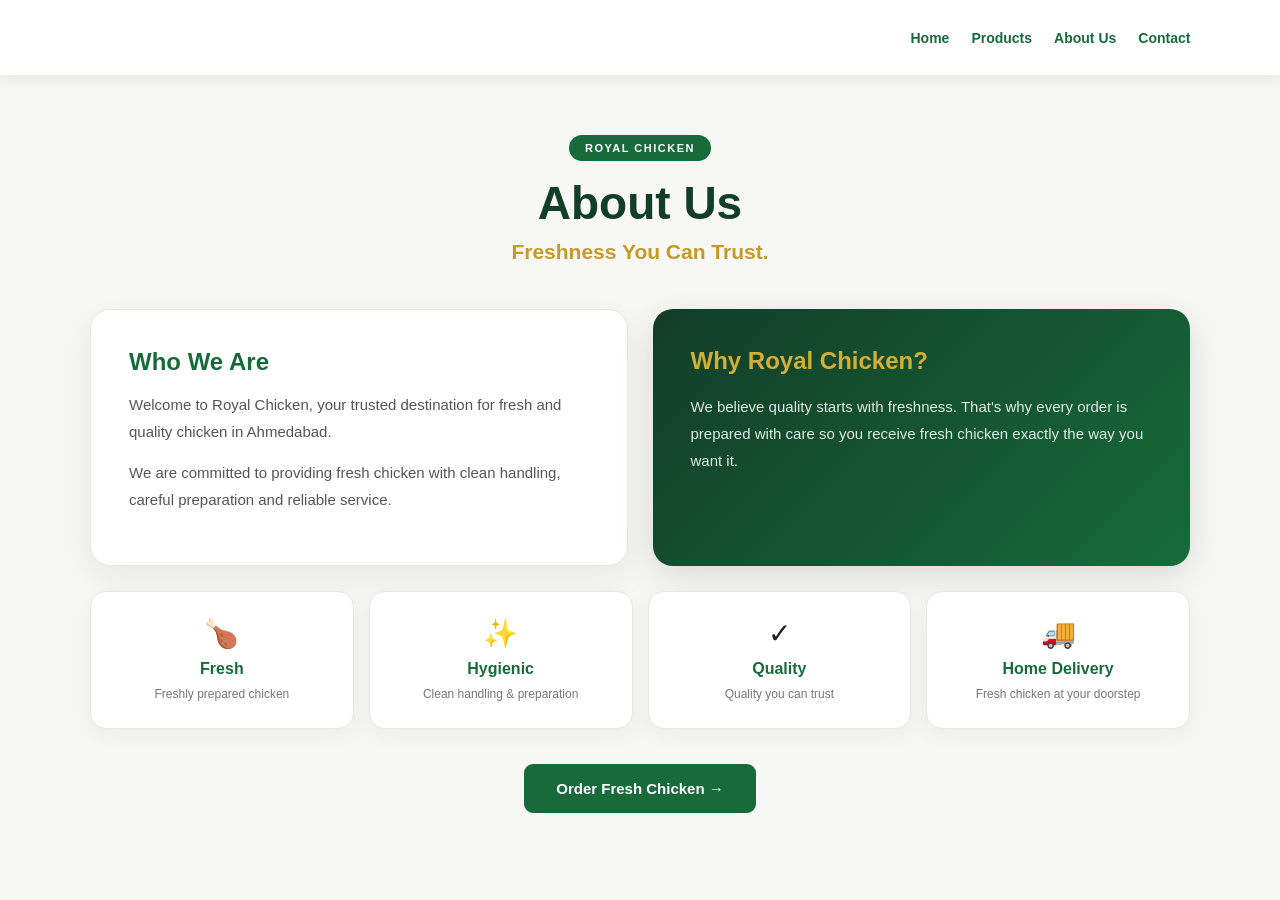
==== about.html @ 83c55bf6 "update website" ====
<!DOCTYPE html>
<html lang="en">

<head>
    <meta charset="UTF-8">

    <meta name="viewport"
        content="width=device-width, initial-scale=1.0">

    <title>About Us | Royal Chicken</title>

    <link rel="stylesheet" href="style.css">

    <style>

        /* ================================
           ABOUT PAGE
        ================================= */

        .about-page {
            min-height: calc(100vh - 75px);
            padding: 60px 7%;
            background: #f7f8f6;
        }

        .about-wrapper {
            max-width: 1100px;
            margin: auto;
        }

        .about-top {
            text-align: center;
            margin-bottom: 45px;
        }

        .about-label {
            display: inline-block;
            padding: 7px 16px;
            border-radius: 30px;
            background: #176b3a;
            color: #ffffff;
            font-size: 11px;
            font-weight: 800;
            letter-spacing: 1.5px;
            margin-bottom: 15px;
        }

        .about-top h1 {
            margin: 0;
            font-size: 46px;
            color: #123d28;
            font-weight: 800;
        }

        .about-top h2 {
            margin: 10px 0 0;
            color: #c49a24;
            font-size: 21px;
            font-weight: 600;
        }

        /* MAIN CARD */

        .about-main {
            display: grid;
            grid-template-columns: 1fr 1fr;
            gap: 25px;
            margin-bottom: 25px;
        }

        .about-card {
            background: #ffffff;
            padding: 38px;
            border-radius: 20px;
            border: 1px solid #e5e8e5;
            box-shadow: 0 10px 35px rgba(0,0,0,0.07);
        }

        .about-card h3 {
            margin: 0 0 15px;
            color: #176b3a;
            font-size: 24px;
        }

        .about-card p {
            margin: 0 0 14px;
            color: #555;
            font-size: 15px;
            line-height: 1.8;
        }

        .about-highlight {
            background: linear-gradient(135deg, #123d28, #176b3a);
            color: #ffffff;
            padding: 38px;
            border-radius: 20px;
            box-shadow: 0 10px 35px rgba(0,0,0,0.12);
        }

        .about-highlight h3 {
            margin: 0 0 18px;
            color: #d4af37;
            font-size: 24px;
        }

        .about-highlight p {
            margin: 0;
            color: rgba(255,255,255,0.88);
            font-size: 15px;
            line-height: 1.8;
        }

        /* FEATURES */

        .about-features {
            display: grid;
            grid-template-columns: repeat(4, 1fr);
            gap: 15px;
            margin-bottom: 35px;
        }

        .about-feature {
            background: #ffffff;
            border: 1px solid #e5e8e5;
            border-radius: 16px;
            padding: 25px 15px;
            text-align: center;
            box-shadow: 0 7px 25px rgba(0,0,0,0.05);
        }

        .about-feature-icon {
            font-size: 28px;
            margin-bottom: 10px;
        }

        .about-feature strong {
            display: block;
            color: #176b3a;
            font-size: 16px;
            margin-bottom: 6px;
        }

        .about-feature span {
            color: #777;
            font-size: 12px;
            line-height: 1.5;
        }

        /* BUTTON */

        .about-order {
            text-align: center;
        }

        .about-order a {
            display: inline-block;
            padding: 14px 30px;
            background: #176b3a;
            color: #ffffff;
            text-decoration: none;
            border-radius: 9px;
            font-size: 15px;
            font-weight: 700;
            border: 2px solid #176b3a;
            transition: 0.25s ease;
        }

        .about-order a:hover {
            background: #d4af37;
            border-color: #d4af37;
            color: #123d28;
        }

        /* MOBILE */

        @media (max-width: 750px) {

            .about-page {
                padding: 40px 15px 55px;
            }

            .about-top {
                margin-bottom: 30px;
            }

            .about-top h1 {
                font-size: 32px;
            }

            .about-top h2 {
                font-size: 17px;
            }

            .about-main {
                grid-template-columns: 1fr;
                gap: 15px;
            }

            .about-card,
            .about-highlight {
                padding: 25px 20px;
            }

            .about-card h3,
            .about-highlight h3 {
                font-size: 20px;
            }

            .about-card p,
            .about-highlight p {
                font-size: 13px;
                line-height: 1.7;
            }

            .about-features {
                grid-template-columns: repeat(2, 1fr);
                gap: 10px;
                margin-top: 15px;
            }

            .about-feature {
                padding: 20px 10px;
            }

            .about-feature-icon {
                font-size: 24px;
            }

            .about-feature strong {
                font-size: 14px;
            }

            .about-feature span {
                font-size: 10px;
            }

            .about-order a {
                width: 100%;
                box-sizing: border-box;
            }
        }

    </style>

</head>

<body>

    <!-- HEADER -->

    <header class="header">

        <div class="brand">
            <a href="index.html">
                Royal Chicken
            </a>
        </div>

        <nav>
            <a href="index.html">Home</a>
            <a href="products.html">Products</a>
            <a href="about.html">About Us</a>
            <a href="contact.html">Contact</a>
        </nav>

    </header>


    <!-- ABOUT PAGE -->

    <main class="about-page">

        <div class="about-wrapper">

            <!-- HEADING -->

            <div class="about-top">

                <span class="about-label">
                    ROYAL CHICKEN
                </span>

                <h1>
                    About Us
                </h1>

                <h2>
                    Freshness You Can Trust.
                </h2>

            </div>


            <!-- CONTENT -->

            <div class="about-main">

                <div class="about-card">

                    <h3>
                        Who We Are
                    </h3>

                    <p>
                        Welcome to Royal Chicken, your trusted
                        destination for fresh and quality chicken
                        in Ahmedabad.
                    </p>

                    <p>
                        We are committed to providing fresh
                        chicken with clean handling, careful
                        preparation and reliable service.
                    </p>

                </div>


                <div class="about-highlight">

                    <h3>
                        Why Royal Chicken?
                    </h3>

                    <p>
                        We believe quality starts with freshness.
                        That's why every order is prepared with
                        care so you receive fresh chicken exactly
                        the way you want it.
                    </p>

                </div>

            </div>


            <!-- FEATURES -->

            <div class="about-features">

                <div class="about-feature">

                    <div class="about-feature-icon">
                        🍗
                    </div>

                    <strong>
                        Fresh
                    </strong>

                    <span>
                        Freshly prepared chicken
                    </span>

                </div>


                <div class="about-feature">

                    <div class="about-feature-icon">
                        ✨
                    </div>

                    <strong>
                        Hygienic
                    </strong>

                    <span>
                        Clean handling & preparation
                    </span>

                </div>


                <div class="about-feature">

                    <div class="about-feature-icon">
                        ✓
                    </div>

                    <strong>
                        Quality
                    </strong>

                    <span>
                        Quality you can trust
                    </span>

                </div>


                <div class="about-feature">

                    <div class="about-feature-icon">
                        🚚
                    </div>

                    <strong>
                        Home Delivery
                    </strong>

                    <span>
                        Fresh chicken at your doorstep
                    </span>

                </div>

            </div>


            <!-- BUTTON -->

            <div class="about-order">

                <a href="products.html">
                    Order Fresh Chicken →
                </a>

            </div>

        </div>

    </main>

</body>

</html>
---- style.css ----
/* ================= RESET ================= */

* {
    margin: 0;
    padding: 0;
    box-sizing: border-box;
}

html {
    scroll-behavior: smooth;
}

body {
    font-family: Arial, sans-serif;
    background: #fff;
    color: #222;
}


/* ================= HEADER ================= */

.header {
    height: 75px;
    padding: 0 7%;

    display: flex;
    align-items: center;
    justify-content: flex-end;
    gap: 30px;

    background: #fff;

    position: sticky;
    top: 0;
    z-index: 1000;

    box-shadow: 0 3px 15px rgba(0,0,0,0.08);
}

.brand {
    display: none;
}

nav {
    display: flex;
    align-items: center;
    gap: 22px;
}

nav a {
    text-decoration: none;
    color: #176B3A;
    font-size: 14px;
    font-weight: 600;
    transition: 0.3s;
}

nav a:hover {
    color: #D4AF37;
}


/* ================= CART BUTTON ================= */

.cart-btn {
    border: 2px solid #D4AF37;
    background: #176B3A;
    color: white;

    padding: 12px 18px;
    border-radius: 8px;

    font-size: 15px;
    font-weight: bold;

    cursor: pointer;
    transition: 0.3s;
}

.cart-btn:hover {
    background: #D4AF37;
    color: #123D28;
}


/* ================= HERO ================= */

.hero {
    width: 100%;
    min-height: 500px;

    display: flex;
    align-items: center;
    justify-content: center;

    padding: 40px 7%;

    background:
        linear-gradient(
            90deg,
            #064d29 0%,
            #176B3A 50%,
            #123D28 100%
        );

    overflow: hidden;
}

.hero-banner {
    width: 100%;
    max-width: 1050px;

    display: flex;
    align-items: center;
    justify-content: center;
}

.hero-banner img {
    width: 100%;
    max-width: 1050px;

    height: 420px;
    object-fit: contain;

    display: block;

    border-radius: 12px;

    box-shadow: 0 10px 30px rgba(0,0,0,0.25);
}


/* ================= FEATURES ================= */

.features {
    display: grid;
    grid-template-columns: repeat(4, 1fr);

    gap: 20px;

    padding: 55px 7%;

    background: #FFF7E6;

    border-top: 1px solid rgba(212,175,55,0.20);
    border-bottom: 1px solid rgba(212,175,55,0.20);
}

.feature {
    text-align: center;
    padding: 25px;
}

.feature-icon {
    font-size: 38px;
    margin-bottom: 15px;
}

.feature h3 {
    margin-bottom: 8px;
    color: #176B3A;
    font-size: 18px;
}

.feature p {
    color: #6B6255;
    line-height: 1.5;
    font-size: 14px;
}


/* ================= PRODUCTS ================= */

.products {
    padding: 90px 7%;
    background: #F8F8F3;
}

.section-heading {
    text-align: center;
    margin-bottom: 50px;
}

.section-heading p,
.section-label {
    color: #176B3A;

    font-size: 14px;
    font-weight: bold;
    letter-spacing: 3px;
}

.section-heading h2 {
    font-size: 42px;
    margin: 10px 0;
    color: #176B3A;
}

.section-heading span {
    color: #777;
    font-size: 15px;
}


/* ================= PRODUCT GRID ================= */

.product-grid {
    width: 100%;
    max-width: 1200px;

    margin: auto;

    display: grid;
    grid-template-columns: repeat(3, 1fr);

    gap: 28px;

    align-items: start;
}


/* ================= PRODUCT CARD ================= */

.product-card {
    width: 100%;

    background: white;

    border-radius: 16px;

    overflow: hidden;

    border: 1px solid rgba(212,175,55,0.25);

    box-shadow: 0 7px 25px rgba(0,0,0,0.08);

    transition: 0.3s;

    /* IMPORTANT */
    height: auto;
    align-self: start;
}

.product-card:hover {
    transform: translateY(-8px);

    box-shadow:
        0 12px 30px
        rgba(23,107,58,0.18);
}


/* =================================================
   PRODUCT IMAGE FIX
   Ye direct <img> aur .product-image dono ko
   control karega.
================================================= */

.product-image {
    width: 100%;
    height: 245px;

    background: #f1f1f1;

    overflow: hidden;
}

.product-image img {
    width: 100%;
    height: 245px;

    display: block;

    object-fit: cover;

    transition: 0.4s;
}


/* AGAR HTML ME IMAGE DIRECT HAI */

.product-card > img {
    width: 100%;
    height: 245px;

    display: block;

    object-fit: cover;

    background: #f1f1f1;

    transition: 0.4s;
}


/* IMAGE HOVER */

.product-card:hover .product-image img,
.product-card:hover > img {
    transform: scale(1.05);
}


/* ================= PRODUCT INFO ================= */

.product-info {
    padding: 22px;
}

.product-info h3 {
    font-size: 21px;
    margin-bottom: 10px;
    color: #176B3A;
}

.price {
    color: #176B3A;

    font-size: 20px;
    font-weight: bold;

    margin-bottom: 18px;
}

.price small {
    color: #777;
    font-size: 13px;
    font-weight: normal;
}


/* ================= HALAL TAG ================= */

.halal-tag {
    display: inline-block;

    background: #176B3A;
    color: white;

    font-size: 11px;
    font-weight: bold;

    padding: 4px 8px;

    border-radius: 5px;

    margin-bottom: 12px;
}


/* ================= PRODUCT BUTTON ================= */

.product-info button {
    width: 100%;

    border: 2px solid #D4AF37;

    padding: 13px;

    border-radius: 8px;

    background: #176B3A;
    color: white;

    font-size: 15px;
    font-weight: bold;

    cursor: pointer;

    transition: 0.3s;
}

.product-info button:hover {
    background: #D4AF37;
    color: #123D28;
}


/* ADD TO CART SUCCESS */

.product-info button.added {
    background: #D4AF37;
    color: #123D28;
    border-color: #D4AF37;

    transform: scale(0.97);
}

.product-info button.added::after {
    content: " ✓";
}

.product-info button:active {
    transform: scale(0.96);
}


/* ================= ABOUT ================= */

.about {
    padding: 90px 7%;

    background:
        linear-gradient(
            90deg,
            #0F2F1D 0%,
            #176B3A 55%,
            #123D28 100%
        );

    color: white;
}

.about-content {
    max-width: 850px;
    margin: auto;
    text-align: center;
}

.about .section-label {
    color: #D4AF37;
}

.about h2 {
    font-size: 48px;
    line-height: 1.1;

    margin: 15px 0 20px;

    color: white;
}

.about h2 span {
    color: #D4AF37;
}

.about-content > p:not(.section-label) {
    color: #e0e0e0;
    line-height: 1.8;
    margin-bottom: 30px;
}


/* ================= CONTACT ================= */

.contact {
    padding: 90px 7%;
    background: #FFF7E6;
}

.contact-items {
    max-width: 1000px;

    margin: auto;

    display: grid;
    grid-template-columns: repeat(3, 1fr);

    gap: 25px;
}

.contact-items > div {
    text-align: center;

    padding: 30px;

    border-radius: 12px;

    background: white;

    border: 1px solid rgba(212,175,55,0.25);

    box-shadow: 0 5px 20px rgba(0,0,0,0.05);
}

.contact-items strong {
    font-size: 18px;
    color: #176B3A;
}

.contact-items p {
    color: #777;
    margin-top: 8px;
}

.contact-box {
    width: 320px;
    max-width: 90%;
    margin: 20px auto;
    padding: 20px;
}

.contact-box a,
.location-btn {
    display: inline-block;
    width: auto;
}


/* ================= FOOTER ================= */

footer {
    background: #0F2F1D;

    color: white;

    text-align: center;

    padding: 45px 20px;

    border-top: 3px solid #D4AF37;
}

footer h3 {
    color: white;
    font-size: 25px;
    margin-bottom: 10px;
}

footer p {
    margin: 7px;
}

.copyright {
    color: #D4AF37;
    font-size: 13px;
    margin-top: 20px;
}


/* ================= CART MODAL ================= */

.cart-modal {
    display: none;

    position: fixed;

    inset: 0;

    z-index: 9999;

    background: rgba(0,0,0,0.6);

    align-items: center;
    justify-content: center;

    padding: 20px;
}

.cart-box {
    width: 100%;
    max-width: 550px;

    max-height: 90vh;

    overflow-y: auto;

    background: white;

    border-radius: 16px;

    padding: 30px;

    border-top: 5px solid #D4AF37;

    position: relative;

    box-shadow: 0 15px 50px rgba(0,0,0,0.25);
}

.close-cart {
    position: absolute;

    right: 15px;
    top: 10px;

    border: none;
    background: none;

    font-size: 30px;

    cursor: pointer;

    color: #176B3A;
}

.cart-box h2 {
    color: #176B3A;
    margin-bottom: 20px;
}

.cart-item {
    padding: 15px 0;

    border-bottom: 1px solid #ddd;

    display: flex;

    align-items: center;

    justify-content: space-between;

    gap: 10px;

    flex-wrap: wrap;
}

.cart-item strong {
    color: #176B3A;
}

.cart-item button {
    border: none;

    background: #176B3A;

    color: white;

    padding: 6px 10px;

    border-radius: 5px;

    cursor: pointer;
}

#cart-total {
    color: #176B3A;
    margin: 20px 0;
}

.empty-cart {
    color: #777;
    padding: 15px 0;
}


/* ================= ORDER FORM ================= */

.order-form {
    display: flex;
    flex-direction: column;

    gap: 12px;
}

.order-form input,
.order-form textarea {
    width: 100%;

    padding: 13px;

    border: 1px solid #ddd;

    border-radius: 8px;

    font-family: Arial, sans-serif;

    outline: none;
}

.order-form input:focus,
.order-form textarea:focus {
    border-color: #176B3A;
}

.order-form textarea {
    min-height: 80px;
    resize: vertical;
}

.order-form button {
    padding: 14px;

    background: #176B3A;

    color: white;

    border: 2px solid #D4AF37;

    border-radius: 8px;

    font-weight: bold;

    cursor: pointer;
}

.order-form button:hover {
    background: #D4AF37;
    color: #123D28;
}


/* ================= PAYMENT ================= */

.payment-method {
    margin: 20px 0;

    padding: 18px;

    background: #f8f8f8;

    border-radius: 12px;
}

.payment-method h3 {
    margin-bottom: 12px;
}

.payment-method label {
    display: flex;

    align-items: center;

    gap: 10px;

    margin: 14px 0;

    cursor: pointer;

    line-height: 1.4;
}

.payment-method input[type="radio"] {
    margin: 0;

    width: 18px;
    height: 18px;

    flex-shrink: 0;
}

.payment-method input {
    margin-right: 8px;
}

.upi-payment {
    display: none;

    text-align: center;

    padding: 20px;

    margin-bottom: 20px;

    background: #ffffff;

    border: 1px solid #ddd;

    border-radius: 14px;
}

.payment-qr {
    width: 220px;

    max-width: 80%;

    height: auto;

    display: block;

    margin: 15px auto;
}

.upi-payment p {
    font-size: 14px;
    color: #666;
}


/* ================= THANK YOU BOX ================= */

.thank-you-box {
    width: 100%;

    max-width: 500px;

    margin: 10px auto;

    padding: 24px;

    background: #ffffff;

    border-radius: 18px;

    border: 1px solid #e5e5e5;

    box-shadow: 0 8px 25px rgba(0,0,0,0.08);

    text-align: center;

    box-sizing: border-box;
}

.thank-you-icon {
    width: 58px;
    height: 58px;

    margin: 0 auto 12px;

    background: #168a45;

    color: white;

    border-radius: 50%;

    display: flex;

    align-items: center;
    justify-content: center;

    font-size: 30px;

    font-weight: bold;
}

.thank-you-box h2 {
    margin: 0;

    font-size: 22px;

    color: #168a45;

    text-transform: uppercase;
}

.success-message {
    margin: 8px 0 18px;

    font-size: 15px;

    color: #555;
}

.delivery-message {
    background: #f5f9f6;

    border-left: 4px solid #168a45;

    border-radius: 8px;

    padding: 13px 14px;

    text-align: left;

    margin-bottom: 18px;
}

.delivery-message strong {
    display: block;

    color: #168a45;

    font-size: 14px;

    margin-bottom: 5px;
}

.delivery-message p {
    margin: 0;

    color: #555;

    font-size: 13px;

    line-height: 1.5;
}

.royal-name {
    font-size: 17px;

    font-weight: bold;

    color: #168a45;

    padding-top: 3px;
}


/* ================= ORDER DETAILS ================= */

.order-number-box {
    background: #f5f9f6;

    border: 1px solid #dcefe3;

    border-radius: 12px;

    padding: 13px;

    margin-bottom: 18px;
}

.order-number-box span {
    display: block;

    font-size: 12px;

    color: #777;

    margin-bottom: 4px;
}

.order-number-box strong {
    display: block;

    font-size: 20px;

    color: #168a45;

    letter-spacing: 1px;
}

.order-section {
    text-align: left;

    border: 1px solid #eeeeee;

    border-radius: 12px;

    padding: 15px;

    margin-bottom: 15px;
}

.order-section h3 {
    margin: 0 0 12px;

    font-size: 16px;

    color: #222;

    border-bottom: 1px solid #eeeeee;

    padding-bottom: 10px;
}

.ordered-product {
    display: flex;

    justify-content: space-between;

    align-items: center;

    gap: 12px;

    padding: 10px 0;

    border-bottom: 1px solid #f0f0f0;
}

.ordered-product-info {
    display: flex;

    flex-direction: column;

    gap: 4px;
}

.ordered-product-info strong {
    font-size: 14px;
    color: #222;
}

.ordered-product-info span {
    font-size: 12px;
    color: #777;
}

.ordered-product-price {
    font-size: 14px;

    color: #168a45;

    white-space: nowrap;
}

.order-total {
    display: flex;

    justify-content: space-between;

    align-items: center;

    padding-top: 13px;

    margin-top: 5px;
}

.order-total span {
    font-size: 15px;

    font-weight: 600;

    color: #333;
}

.order-total strong {
    font-size: 19px;

    color: #168a45;
}

.customer-details {
    text-align: left;

    border: 1px solid #eeeeee;

    border-radius: 12px;

    padding: 5px 15px;

    margin-bottom: 15px;
}

.detail-row {
    display: flex;

    justify-content: space-between;

    gap: 15px;

    padding: 12px 0;

    border-bottom: 1px solid #f0f0f0;
}

.detail-row:last-child {
    border-bottom: none;
}

.detail-row span {
    color: #777;

    font-size: 13px;

    flex-shrink: 0;
}

.detail-row strong {
    color: #222;

    font-size: 13px;

    text-align: right;
}

.address-row {
    align-items: flex-start;
}

.address-row strong {
    max-width: 60%;

    line-height: 1.5;
}


/* ================= FLOATING VIEW CART ================= */

.floating-cart {
    position: fixed;

    left: 50%;

    bottom: 20px;

    transform: translate(-50%, 150px);

    width: calc(100% - 30px);

    max-width: 430px;

    background: #ffffff;

    border-radius: 16px;

    padding: 10px 12px;

    display: flex;

    align-items: center;

    justify-content: space-between;

    box-shadow: 0 8px 30px rgba(0,0,0,0.20);

    z-index: 9990;

    opacity: 0;

    transition:
        transform 0.45s ease,
        opacity 0.45s ease;
}

.floating-cart.show {
    transform: translate(-50%, 0);

    opacity: 1;
}

.floating-cart-info {
    display: flex;

    flex-direction: column;

    padding-left: 8px;

    gap: 3px;
}

.floating-cart-info span {
    font-size: 13px;
    color: #666;
}

.floating-cart-info strong {
    font-size: 16px;
    color: #111;
}

.floating-cart button {
    border: none;

    background: #16805b;

    color: #ffffff;

    padding: 13px 18px;

    border-radius: 12px;

    font-size: 15px;

    font-weight: 700;

    cursor: pointer;

    transition: transform 0.2s ease;
}

.floating-cart button:active {
    transform: scale(0.95);
}


/* ================= CUSTOMER REVIEWS ================= */

.reviews {
    display: block !important;

    width: 100%;

    padding: 90px 7%;

    background: #ffffff;

    visibility: visible !important;

    opacity: 1 !important;
}

.review-grid {
    display: grid !important;

    width: 100%;

    max-width: 1100px;

    margin: 0 auto;

    grid-template-columns: repeat(3, 1fr);

    gap: 25px;
}

.review-card {
    display: block !important;

    visibility: visible !important;

    opacity: 1 !important;

    background: #ffffff;

    min-height: 200px;

    padding: 30px 25px;

    border-radius: 16px;

    border: 1px solid rgba(212,175,55,0.25);

    box-shadow: 0 7px 25px rgba(0,0,0,0.07);

    text-align: center;

    transition: 0.3s;
}

.review-card:hover {
    transform: translateY(-6px);

    box-shadow: 0 12px 30px rgba(23,107,58,0.15);
}

.stars {
    color: #D4AF37;

    font-size: 22px;

    letter-spacing: 3px;

    margin-bottom: 18px;
}

.review-card p {
    color: #555;

    font-size: 15px;

    line-height: 1.7;

    margin-bottom: 20px;
}

.review-card h3 {
    color: #176B3A;

    font-size: 18px;

    margin-bottom: 5px;
}

.review-card span {
    color: #888;

    font-size: 13px;
}


/* ================= REVIEW FORM ================= */

.review-section {
    padding: 90px 7%;

    background: #FFF7E6;
}

.review-box {
    max-width: 550px;

    margin: auto;

    background: white;

    padding: 35px;

    border-radius: 18px;

    text-align: center;

    box-shadow: 0 8px 30px rgba(0,0,0,0.08);

    border: 1px solid rgba(212,175,55,0.3);
}

.review-box h3 {
    color: #176B3A;

    margin-bottom: 20px;
}

.rating {
    display: flex;

    justify-content: center;

    gap: 8px;

    margin: 15px 0;
}

.rating button {
    border: none;

    background: none;

    color: #ccc;

    font-size: 38px;

    cursor: pointer;
}

.rating button.active {
    color: #D4AF37;
}

#rating-text {
    color: #777;

    margin-bottom: 20px;
}

.review-box input,
.review-box textarea {
    width: 100%;

    padding: 13px;

    margin-bottom: 12px;

    border: 1px solid #ddd;

    border-radius: 8px;

    font-family: Arial;

    outline: none;
}

.review-box textarea {
    min-height: 100px;

    resize: vertical;
}

.submit-review {
    width: 100%;

    padding: 14px;

    border: 2px solid #D4AF37;

    border-radius: 8px;

    background: #176B3A;

    color: white;

    font-weight: bold;

    cursor: pointer;
}

.submit-review:hover {
    background: #D4AF37;

    color: #123D28;
}

#review-success {
    margin-top: 15px;

    color: #176B3A;

    font-weight: bold;
}


/* ================= PRODUCT SEARCH ================= */

.product-search-box {
    width: 100%;

    max-width: 500px;

    margin: 20px auto 30px;
}

.product-search-box input {
    width: 100%;

    padding: 14px 18px;

    border: 1px solid #ddd;

    border-radius: 12px;

    outline: none;

    font-size: 15px;

    box-sizing: border-box;

    background: #fff;

    transition: 0.2s;
}

.product-search-box input:focus {
    border-color: #168a45;

    box-shadow: 0 0 0 3px rgba(22,138,69,0.10);
}

.product-search-box input::placeholder {
    color: #999;
}


/* ================= SPLASH SCREEN ================= */

#splash-screen {
    position: fixed;

    inset: 0;

    width: 100%;

    height: 100vh;

    background: #ffffff;

    display: flex;

    flex-direction: column;

    justify-content: center;

    align-items: center;

    z-index: 99999;

    animation: splashExit 0.8s ease 2.6s forwards;
}

.splash-glow {
    position: absolute;

    width: 180px;

    height: 180px;

    border-radius: 50%;

    background: rgba(255,193,7,0.18);

    filter: blur(35px);

    animation: glowIn 2s ease forwards;
}

.splash-logo {
    width: 220px;

    max-width: 65%;

    position: relative;

    z-index: 2;

    opacity: 0;

    animation:
        logoReveal
        1.8s
        cubic-bezier(.2,.8,.2,1)
        forwards;
}

.splash-text {
    position: relative;

    z-index: 2;

    margin-top: 18px;

    font-size: 18px;

    font-weight: 600;

    letter-spacing: 1px;

    opacity: 0;

    animation:
        textReveal
        0.8s
        ease
        1.2s
        forwards;
}


/* ================= SPLASH ANIMATIONS ================= */

@keyframes logoReveal {

    0% {
        opacity: 0;

        transform:
            scale(0.35)
            rotate(-4deg);
    }

    60% {
        opacity: 1;

        transform:
            scale(1.08)
            rotate(1deg);
    }

    100% {
        opacity: 1;

        transform:
            scale(1);
    }
}

@keyframes glowIn {

    0% {
        opacity: 0;

        transform:
            scale(0.3);
    }

    70% {
        opacity: 1;

        transform:
            scale(1.15);
    }

    100% {
        opacity: 0.7;

        transform:
            scale(1);
    }
}

@keyframes textReveal {

    from {
        opacity: 0;

        transform:
            translateY(10px);
    }

    to {
        opacity: 1;

        transform:
            translateY(0);
    }
}

@keyframes splashExit {

    to {
        opacity: 0;

        visibility: hidden;
    }
}


/* =====================================================
   TABLET
===================================================== */

@media (max-width: 850px) {

    .header {
        padding: 10px 5%;

        height: auto;

        min-height: 70px;

        gap: 15px;
    }

    nav {
        gap: 12px;
    }

    nav a {
        font-size: 12px;
    }

    .hero {
        min-height: 430px;

        padding: 30px 5%;
    }

    .hero-banner img {
        height: 350px;
    }

    .features {
        grid-template-columns: repeat(2,1fr);

        padding: 40px 5%;
    }

    .products {
        padding: 65px 5%;
    }

    .product-grid {
        grid-template-columns: repeat(2,1fr);

        gap: 20px;
    }

    .contact-items {
        grid-template-columns: 1fr;
    }
}


/* =====================================================
   MOBILE
===================================================== */

@media (max-width: 550px) {

    .header {
        padding: 10px 4%;

        flex-wrap: wrap;

        justify-content: center;
    }

    nav {
        order: 2;

        width: 100%;

        justify-content: center;

        gap: 12px;
    }

    nav a {
        font-size: 11px;
    }

    .cart-btn {
        padding: 10px 12px;

        font-size: 13px;
    }

    .hero {
        min-height: 300px;

        padding: 20px 4%;
    }

    .hero-banner img {
        width: 100%;

        height: auto;

        max-height: 280px;

        object-fit: contain;
    }

    .features {
        grid-template-columns: 1fr;

        padding: 35px 5%;
    }

    .product-grid {
        grid-template-columns: 1fr;

        gap: 20px;
    }

    /* MOBILE PRODUCT IMAGE */
    .product-image {
        height: 230px;
    }

    .product-image img,
    .product-card > img {
        height: 230px;
    }

    .product-info {
        padding: 18px;
    }

    .product-info h3 {
        font-size: 20px;
    }

    .section-heading h2 {
        font-size: 32px;
    }

    .about h2 {
        font-size: 36px;
    }

    .reviews {
        padding: 65px 5%;
    }

    .review-grid {
        grid-template-columns: 1fr;
    }

    .floating-cart {
        bottom: 12px;

        width: calc(100% - 20px);
    }

    .floating-cart button {
        padding: 12px 15px;

        font-size: 14px;
    }

    .thank-you-box {
        padding: 18px;

        border-radius: 15px;
    }

    .thank-you-box h2 {
        font-size: 19px;
    }

    .ordered-product {
        gap: 8px;
    }

    .detail-row {
        gap: 10px;
    }

    .detail-row strong {
        max-width: 65%;
    }

    .order-number-box strong {
        font-size: 18px;
    }
}


/* ================= VERY SMALL MOBILE ================= */

@media (max-width: 380px) {

    nav {
        gap: 8px;
    }

    nav a {
        font-size: 10px;
    }

    .product-image,
    .product-image img,
    .product-card > img {
        height: 210px;
    }

    .product-info {
        padding: 15px;
    }
}.halal-tag {
    display: inline-block;
    background: #16805b;
    color: white;
    padding: 4px 8px;
    border-radius: 5px;
    font-size: 12px;
    margin-bottom: 15px;
}/* =====================================================
   DELIVERY INFORMATION
===================================================== */

.delivery-information {
    width: calc(100% - 30px);
    max-width: 900px;
    margin: 30px auto;
    padding: 20px;
    display: flex;
    align-items: center;
    gap: 16px;
    background: #f8fff9;
    border: 1px solid #d9eadf;
    border-left: 5px solid #198754;
    border-radius: 14px;
    box-shadow: 0 5px 18px rgba(0, 0, 0, 0.06);
}

.delivery-icon {
    font-size: 34px;
    flex-shrink: 0;
}

.delivery-information h3 {
    margin: 0 0 8px;
    font-size: 19px;
    color: #198754;
}

.delivery-information p {
    margin: 5px 0;
    font-size: 14px;
    line-height: 1.6;
    color: #444;
}

.delivery-information strong {
    color: #222;
}

@media (max-width: 600px) {

    .delivery-information {
        align-items: flex-start;
        padding: 16px;
    }

    .delivery-icon {
        font-size: 28px;
    }

    .delivery-information h3 {
        font-size: 17px;
    }

    .delivery-information p {
        font-size: 13px;
    }
}/* =====================================================
   ROYAL CHICKEN - PROFESSIONAL MY ORDERS DESIGN
===================================================== */

#orders-modal {
    display: none;
    position: fixed;
    inset: 0;
    z-index: 99999;
    background: rgba(0, 0, 0, 0.65);
    align-items: center;
    justify-content: center;
    padding: 15px;
}

#orders-modal.show {
    display: flex !important;
}


/* =========================
   MAIN ORDERS BOX
========================= */

#orders-modal .orders-box {
    width: 100%;
    max-width: 680px;
    max-height: 90vh;
    overflow-y: auto;

    background: #ffffff;
    border-radius: 22px;

    padding: 28px;

    position: relative;

    box-sizing: border-box;

    box-shadow:
        0 25px 70px rgba(0,0,0,0.25);
}


/* =========================
   HEADING
========================= */

#orders-modal .orders-box h2 {
    margin: 0;
    padding-right: 45px;

    font-size: 25px;
    font-weight: 800;

    color: #171717;
}

#orders-modal .orders-subtitle {
    margin: 7px 0 25px;

    font-size: 14px;
    line-height: 1.5;

    color: #777;
}


/* =========================
   CLOSE BUTTON
========================= */

#orders-modal .close-orders {
    position: absolute;

    top: 16px;
    right: 16px;

    width: 38px;
    height: 38px;

    border: none;
    border-radius: 50%;

    background: #f2f2f2;

    font-size: 24px;
    line-height: 1;

    cursor: pointer;

    display: flex;
    align-items: center;
    justify-content: center;

    transition: 0.2s;
}

#orders-modal .close-orders:hover {
    background: #e5e5e5;
    transform: rotate(90deg);
}


/* =====================================================
   ORDER CARD
===================================================== */

#orders-modal .order-card {

    width: 100%;

    box-sizing: border-box;

    background: #ffffff;

    border: 1px solid #e7e7e7;

    border-radius: 17px;

    padding: 18px;

    margin-bottom: 14px;

    box-shadow:
        0 4px 14px rgba(0,0,0,0.05);

    transition:
        transform 0.2s ease,
        box-shadow 0.2s ease;
}

#orders-modal .order-card:hover {

    transform: translateY(-2px);

    box-shadow:
        0 8px 22px rgba(0,0,0,0.09);
}


/* =========================
   ORDER TOP
========================= */

#orders-modal .order-card-top {

    display: flex;

    justify-content: space-between;

    align-items: center;

    gap: 15px;

    padding-bottom: 15px;

    border-bottom: 1px solid #eeeeee;
}

#orders-modal .order-card-top > div {

    display: flex;

    flex-direction: column;

    gap: 4px;
}

#orders-modal .order-label {

    font-size: 11px;

    color: #999;

    text-transform: uppercase;

    letter-spacing: 0.7px;

    font-weight: 700;
}

#orders-modal .order-card-top strong {

    font-size: 17px;

    color: #171717;

    letter-spacing: 0.2px;
}


/* =====================================================
   STATUS
===================================================== */

#orders-modal .order-status {

    display: inline-flex;

    align-items: center;
    justify-content: center;

    min-width: 85px;

    padding: 7px 11px;

    border-radius: 30px;

    font-size: 11px;

    font-weight: 800;

    text-align: center;

    white-space: nowrap;
}


/* Pending */

#orders-modal .order-status.pending {

    background: #fff3cd;

    color: #856404;
}


/* Preparing */

#orders-modal .order-status.preparing {

    background: #e7f1ff;

    color: #0b5ed7;
}


/* Out For Delivery */

#orders-modal .order-status.out-for-delivery {

    background: #e8f8ed;

    color: #198754;
}


/* Delivered */

#orders-modal .order-status.delivered {

    background: #d1e7dd;

    color: #0f5132;
}


/* Cancelled */

#orders-modal .order-status.cancelled {

    background: #f8d7da;

    color: #842029;
}


/* =====================================================
   ORDER INFORMATION
===================================================== */

#orders-modal .order-card-info {

    display: grid;

    grid-template-columns:
        repeat(3, 1fr);

    gap: 0;

    margin: 15px 0;

    padding: 0;

    border: none;
}


#orders-modal .order-card-info > div {

    display: flex;

    flex-direction: column;

    gap: 5px;

    padding: 0 15px;

    border-right: 1px solid #eeeeee;
}


#orders-modal .order-card-info > div:first-child {

    padding-left: 0;
}


#orders-modal .order-card-info > div:last-child {

    padding-right: 0;

    border-right: none;
}


#orders-modal .order-card-info span {

    font-size: 11px;

    color: #999;

    font-weight: 600;

    text-transform: uppercase;

    letter-spacing: 0.4px;
}


#orders-modal .order-card-info strong {

    font-size: 14px;

    color: #222;
}


/* =====================================================
   BUTTON AREA
===================================================== */

#orders-modal .order-card-buttons {

    display: grid;

    grid-template-columns:
        repeat(3, 1fr);

    gap: 8px;

    margin-top: 16px;

    padding-top: 15px;

    border-top: 1px solid #eeeeee;
}


/* ALL BUTTONS */

#orders-modal .order-card-buttons button {

    min-height: 40px;

    border: none;

    border-radius: 9px;

    padding: 8px 10px;

    font-size: 12px;

    font-weight: 750;

    cursor: pointer;

    transition:
        transform 0.15s ease,
        opacity 0.15s ease;
}


#orders-modal .order-card-buttons button:hover {

    transform: translateY(-1px);

    opacity: 0.9;
}


/* VIEW */

#orders-modal .order-card-buttons button:first-child {

    background: #f1f3f5;

    color: #222;
}


/* CANCEL */

#orders-modal .cancel-order-btn {

    background: #fff0f0 !important;

    color: #dc3545 !important;

    border: 1px solid #ffd6d6 !important;
}


/* REORDER */

#orders-modal .reorder-btn {

    background: #198754 !important;

    color: #ffffff !important;
}


/* =====================================================
   EMPTY STATE
===================================================== */

#orders-modal .no-orders {

    text-align: center;

    padding: 45px 20px;
}


#orders-modal .no-orders-icon {

    font-size: 48px;

    margin-bottom: 12px;
}


#orders-modal .no-orders h3 {

    margin: 0 0 7px;

    font-size: 18px;

    color: #222;
}


#orders-modal .no-orders p {

    margin: 0;

    color: #888;

    font-size: 13px;

    line-height: 1.5;
}


/* =====================================================
   LOADING
===================================================== */

#orders-modal .orders-loading {

    text-align: center;

    padding: 45px 20px;

    color: #777;

    font-size: 14px;
}


/* =====================================================
   MOBILE
===================================================== */

@media (max-width: 600px) {

    #orders-modal {

        padding: 10px;
    }


    #orders-modal .orders-box {

        max-height: 94vh;

        padding: 20px 15px;

        border-radius: 18px;
    }


    #orders-modal .orders-box h2 {

        font-size: 21px;
    }


    #orders-modal .orders-subtitle {

        font-size: 12px;

        margin-bottom: 18px;

        padding-right: 25px;
    }


    #orders-modal .order-card {

        padding: 15px;

        border-radius: 15px;
    }


    #orders-modal .order-card-top {

        align-items: flex-start;
    }


    #orders-modal .order-card-top strong {

        font-size: 15px;
    }


    #orders-modal .order-status {

        min-width: 75px;

        font-size: 10px;

        padding: 6px 8px;
    }


    #orders-modal .order-card-info {

        grid-template-columns:
            repeat(3, 1fr);
    }


    #orders-modal .order-card-info > div {

        padding: 0 8px;
    }


    #orders-modal .order-card-info strong {

        font-size: 12px;

        word-break: break-word;
    }


    #orders-modal .order-card-info span {

        font-size: 9px;
    }


    #orders-modal .order-card-buttons {

        grid-template-columns: 1fr;

        gap: 7px;
    }


    #orders-modal .order-card-buttons button {

        width: 100%;
    }

}/* =====================================================
   MY ORDERS MODAL - FORCE OPEN & DESIGN
===================================================== */

#orders-modal {
    display: none;
    position: fixed;
    inset: 0;
    z-index: 99999;

    align-items: center;
    justify-content: center;

    padding: 20px;

    background: rgba(0, 0, 0, 0.65);

    opacity: 0;
    visibility: hidden;

    transition:
        opacity 0.25s ease,
        visibility 0.25s ease;
}


#orders-modal.show {
    display: flex !important;

    opacity: 1 !important;
    visibility: visible !important;
}


/* ORDERS BOX */

.orders-modal-content {

    width: min(700px, 100%);

    max-height: 90vh;

    overflow-y: auto;

    background: #ffffff;

    border-radius: 22px;

    box-shadow:
        0 25px 70px rgba(0,0,0,0.30);

    position: relative;

    z-index: 2;

    animation:
        ordersPopup 0.25s ease;

}


@keyframes ordersPopup {

    from {
        opacity: 0;
        transform: translateY(25px) scale(0.97);
    }

    to {
        opacity: 1;
        transform: translateY(0) scale(1);
    }

}


/* ORDER CARD */

.order-card {

    margin: 16px;

    padding: 18px;

    background: #ffffff;

    border: 1px solid #e5e7eb;

    border-radius: 18px;

    box-shadow:
        0 5px 18px rgba(0,0,0,0.08);

}


.order-card-top {

    display: flex;

    align-items: center;

    justify-content: space-between;

    gap: 12px;

    padding-bottom: 15px;

    border-bottom: 1px solid #eeeeee;

}


.order-label {

    display: block;

    font-size: 10px;

    font-weight: 800;

    color: #16a34a;

    letter-spacing: 1px;

}


.order-card-top strong {

    display: block;

    margin-top: 3px;

    font-size: 18px;

    color: #222;

}


/* STATUS */

.order-status {

    padding: 7px 12px;

    border-radius: 999px;

    font-size: 12px;

    font-weight: 800;

}


.order-status.pending {

    background: #fff7d6;

    color: #a16207;

}


.order-status.preparing {

    background: #dbeafe;

    color: #1d4ed8;

}


.order-status.out-for-delivery {

    background: #dcfce7;

    color: #15803d;

}


.order-status.delivered {

    background: #dcfce7;

    color: #15803d;

}


.order-status.cancelled {

    background: #fee2e2;

    color: #dc2626;

}


/* ORDER INFO */

.order-card-info {

    display: grid;

    grid-template-columns:
        repeat(3, 1fr);

    gap: 10px;

    margin-top: 15px;

}


.order-card-info div {

    padding: 12px;

    background: #f8fafc;

    border-radius: 12px;

}


.order-card-info span {

    display: block;

    font-size: 10px;

    color: #777;

    font-weight: 700;

    margin-bottom: 5px;

}


.order-card-info strong {

    color: #222;

    font-size: 14px;

}


/* BUTTONS */

.order-card-buttons {

    display: grid;

    grid-template-columns:
        repeat(3, 1fr);

    gap: 10px;

    margin-top: 18px;

}


.order-card-buttons button {

    border: 0;

    padding: 12px 8px;

    border-radius: 11px;

    font-size: 12px;

    font-weight: 700;

    cursor: pointer;

    transition:
        transform 0.2s ease,
        opacity 0.2s ease;

}


.order-card-buttons button:hover {

    transform: translateY(-2px);

    opacity: 0.9;

}


.order-card-buttons button:first-child {

    background: #16a34a;

    color: white;

}


.cancel-order-btn {

    background: #fee2e2;

    color: #dc2626;

}


.reorder-btn {

    background: #fff3cd;

    color: #a16207;

}


/* LOADING / NO ORDERS */

.orders-loading,
.no-orders {

    text-align: center;

    padding: 60px 25px;

}


.orders-loading h3,
.no-orders h3 {

    margin-top: 12px;

    color: #222;

}


.orders-loading p,
.no-orders p {

    color: #777;

    margin-top: 8px;

}


/* MOBILE */

@media (max-width: 600px) {

    #orders-modal {

        padding: 10px;

        align-items: flex-end;

    }


    .orders-modal-content {

        width: 100%;

        max-height: 92vh;

        border-radius:
            22px 22px 0 0;

    }


    .order-card {

        margin: 12px;

        padding: 15px;

    }


    .order-card-info {

        grid-template-columns:
            1fr 1fr;

    }


    .order-card-info div:last-child {

        grid-column:
            1 / -1;

    }


    .order-card-buttons {

        grid-template-columns:
            1fr;

    }


    .order-card-buttons button {

        padding: 13px;

        font-size: 13px;

    }

}/* =====================================================
   MY ORDERS BUTTON - SAME SIZE AS VIEW CART
===================================================== */

.orders-btn {
    height: 50px !important;
    min-height: 50px !important;

    padding: 0 28px !important;

    border: 2px solid #d4af37 !important;
    border-radius: 12px !important;

    background: #ffffff !important;
    color: #222222 !important;

    font-size: 20px !important;
    font-weight: 700 !important;

    display: flex !important;
    align-items: center !important;
    justify-content: center !important;

    gap: 10px !important;

    cursor: pointer;

    white-space: nowrap;

    box-sizing: border-box;

    transition: 0.2s ease;
}


/* Hover */

.orders-btn:hover {
    background: #f8f8f8 !important;
    transform: translateY(-1px);
}


/* =====================================================
   HEADER BUTTONS
===================================================== */

.header-buttons {
    display: flex !important;
    align-items: center !important;
    gap: 12px !important;
}


/* =====================================================
   VIEW CART + MY ORDERS SAME HEIGHT
===================================================== */

.orders-btn,
.cart-btn {
    height: 56px !important;
    min-height: 56px !important;

    box-sizing: border-box !important;
}


/* =====================================================
   MOBILE
===================================================== */

@media (max-width: 768px) {

    .orders-btn {
        height: 50px !important;
        min-height: 50px !important;

        padding: 0 16px !important;

        font-size: 16px !important;

        border-radius: 10px !important;
    }

    .cart-btn {
        height: 50px !important;
        min-height: 50px !important;

        padding: 0 16px !important;

        font-size: 16px !important;
    }

    .header-buttons {
        gap: 8px !important;
    }

}
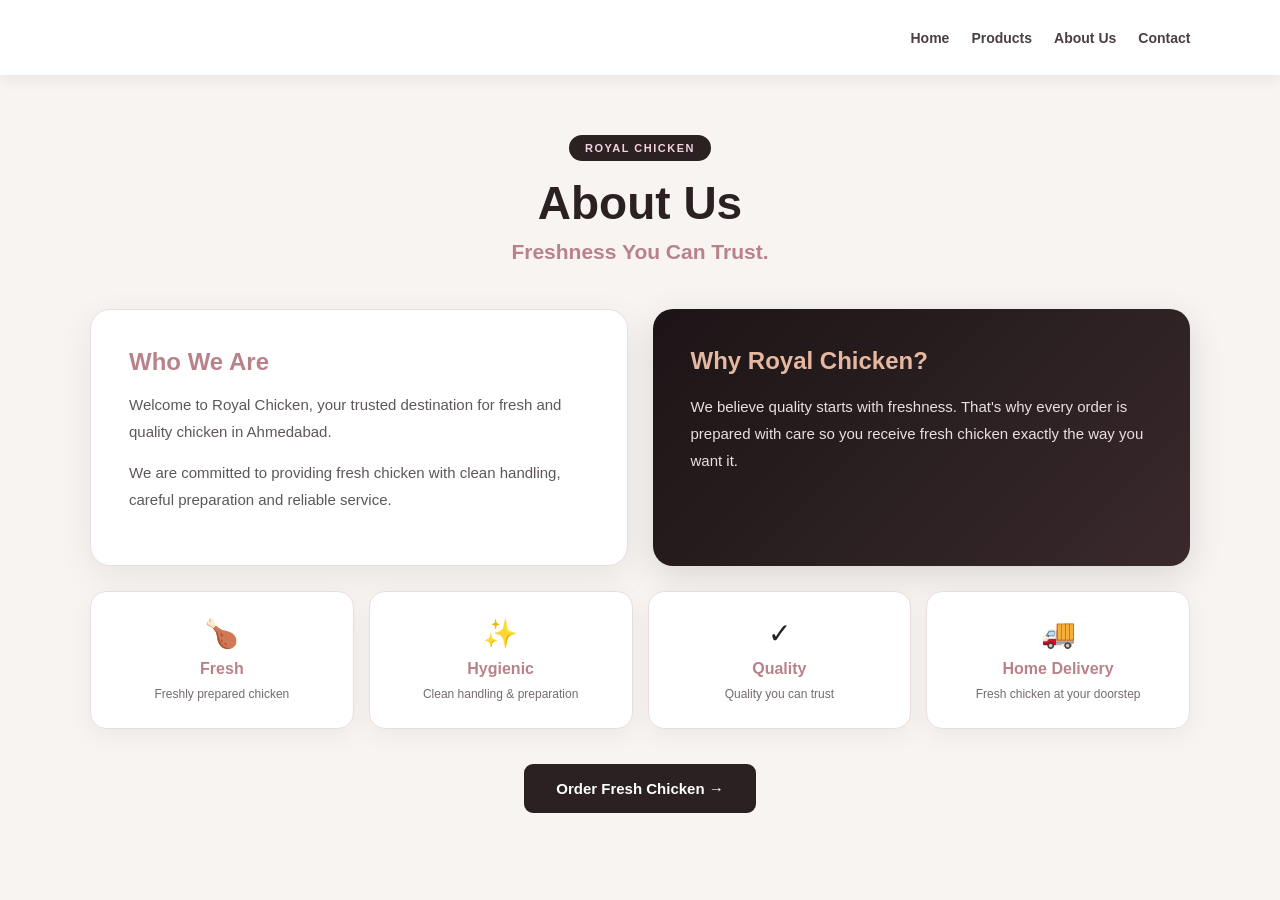
==== commit 0d6979b5: "adding items" ====
--- a/about.html
+++ b/about.html
@@ -238,7 +238,81 @@
                 width: 100%;
                 box-sizing: border-box;
             }
-        }
+        }/* ================================
+   ABOUT PAGE — PREMIUM DARK ROSE GOLD
+================================ */
+
+.about-page {
+    background: #f7f4f1 !important;
+}
+
+.about-label {
+    background: #2b2022 !important;
+    color: #f3d2e2 !important;
+}
+
+.about-top h1 {
+    color: #2b2022 !important;
+}
+
+.about-top h2 {
+    color: #b9828b !important;
+}
+
+.about-card {
+    background: #ffffff !important;
+    border-color: #eadde0 !important;
+}
+
+.about-card h3 {
+    color: #b9828b !important;
+}
+
+.about-card p {
+    color: #5f5658 !important;
+}
+
+.about-highlight {
+    background: linear-gradient(
+        135deg,
+        #1c1416 0%,
+        #2b2022 55%,
+        #3a292c 100%
+    ) !important;
+}
+
+.about-highlight h3 {
+    color: #e6b8a2 !important;
+}
+
+.about-highlight p {
+    color: #eadfe1 !important;
+}
+
+.about-feature {
+    background: #ffffff !important;
+    border-color: #eadde0 !important;
+}
+
+.about-feature strong {
+    color: #b9828b !important;
+}
+
+.about-feature span {
+    color: #756b6e !important;
+}
+
+.about-order a {
+    background: #2b2022 !important;
+    border-color: #2b2022 !important;
+    color: #ffffff !important;
+}
+
+.about-order a:hover {
+    background: #b9828b !important;
+    border-color: #b9828b !important;
+    color: #ffffff !important;
+}
 
     </style>
 
--- a/style.css
+++ b/style.css
@@ -2921,37 +2921,962 @@
     min-height: 56px !important;
 
     box-sizing: border-box !important;
-}
-
-
+}/* ================= MOBILE FEATURES FIX ================= */
+
+@media (max-width: 550px) {
+
+    .features {
+        display: grid !important;
+        grid-template-columns: repeat(2, 1fr) !important;
+        gap: 8px !important;
+        padding: 18px 10px !important;
+    }
+
+    .feature {
+        padding: 12px 5px !important;
+        min-width: 0 !important;
+    }
+
+    .feature-icon {
+        font-size: 25px !important;
+        margin-bottom: 5px !important;
+    }
+
+    .feature h3 {
+        font-size: 13px !important;
+        line-height: 1.2 !important;
+        margin-bottom: 4px !important;
+    }
+
+    .feature p {
+        font-size: 10px !important;
+        line-height: 1.25 !important;
+        margin: 0 !important;
+    }
+
+}/* =====================================================
+   ROYAL CHICKEN — EDITORIAL PREMIUM HERO
+===================================================== */
+.editorial-hero {
+    position: relative;
+    width: 100%;
+    height: 650px;
+    overflow: hidden;
+    background: #111;
+}
+/* IMAGE */
+.editorial-hero-image {
+    position: absolute;
+    inset: 0;
+    width: 100%;
+    height: 100%;
+}
+.editorial-hero-image img {
+    width: 100%;
+    height: 100%;
+    display: block;
+    object-fit: cover;
+    object-position: center;
+    transform: scale(1.01);
+}
+/* SUBTLE DARK OVERLAY */
+.editorial-overlay {
+    position: absolute;
+    inset: 0;
+    background:
+        linear-gradient(
+            90deg,
+            rgba(0,0,0,0.62) 0%,
+            rgba(0,0,0,0.28) 38%,
+            rgba(0,0,0,0.05) 72%
+        );
+    pointer-events: none;
+}
+/* CONTENT */
+.editorial-content {
+    position: absolute;
+    z-index: 3;
+    left: 9%;
+    top: 50%;
+    transform: translateY(-50%);
+    color: #fff;
+    max-width: 500px;
+}
+.editorial-kicker {
+    display: block;
+    margin-bottom: 20px;
+    font-size: 10px;
+    font-weight: 700;
+    letter-spacing: 5px;
+    color: #d6b45b;
+}
+.editorial-content h1 {
+    margin: 0;
+    font-size: clamp(65px, 8vw, 115px);
+    line-height: 0.86;
+    font-weight: 500;
+    letter-spacing: -5px;
+    color: #fff;
+}
+.editorial-content h1 em {
+    font-family: Georgia, "Times New Roman", serif;
+    font-weight: 400;
+    font-style: italic;
+    color: #d6b45b;
+}
+.editorial-rule {
+    width: 48px;
+    height: 1px;
+    margin: 28px 0 18px;
+    background: #d6b45b;
+}
+.editorial-content p {
+    max-width: 330px;
+    margin: 0 0 28px;
+    font-size: 14px;
+    line-height: 1.7;
+    font-weight: 400;
+    color: rgba(255,255,255,0.78);
+}
+/* BUTTON */
+.editorial-button {
+    display: inline-flex;
+    align-items: center;
+    gap: 18px;
+    padding: 13px 20px;
+    border: 1px solid rgba(214,180,91,0.8);
+    color: #fff;
+    text-decoration: none;
+    font-size: 10px;
+    font-weight: 700;
+    letter-spacing: 2px;
+    transition:
+        background 0.25s ease,
+        color 0.25s ease,
+        transform 0.25s ease;
+}
+.editorial-button span {
+    font-size: 17px;
+    line-height: 1;
+    color: #d6b45b;
+}
+.editorial-button:hover {
+    background: #d6b45b;
+    color: #111;
+    transform: translateY(-2px);
+}
+.editorial-button:hover span {
+    color: #111;
+}
+/* SCROLL INDICATOR */
+.editorial-scroll {
+    position: absolute;
+    z-index: 4;
+    right: 5%;
+    bottom: 32px;
+    display: flex;
+    align-items: center;
+    gap: 12px;
+    transform: rotate(-90deg);
+    transform-origin: right center;
+}
+.editorial-scroll span {
+    font-size: 8px;
+    letter-spacing: 3px;
+    color: rgba(255,255,255,0.65);
+}
+.editorial-scroll div {
+    width: 45px;
+    height: 1px;
+    background: #d6b45b;
+}
 /* =====================================================
    MOBILE
 ===================================================== */
-
-@media (max-width: 768px) {
-
-    .orders-btn {
-        height: 50px !important;
-        min-height: 50px !important;
-
-        padding: 0 16px !important;
-
-        font-size: 16px !important;
-
-        border-radius: 10px !important;
-    }
-
-    .cart-btn {
-        height: 50px !important;
-        min-height: 50px !important;
-
-        padding: 0 16px !important;
-
-        font-size: 16px !important;
-    }
-
-    .header-buttons {
-        gap: 8px !important;
-    }
-
+@media (max-width: 550px) {
+    .editorial-hero {
+        height: 590px;
+    }
+    .editorial-hero-image img {
+        object-position: center;
+    }
+    .editorial-overlay {
+        background:
+            linear-gradient(
+                180deg,
+                rgba(0,0,0,0.04) 0%,
+                rgba(0,0,0,0.15) 38%,
+                rgba(0,0,0,0.76) 78%,
+                rgba(0,0,0,0.93) 100%
+            );
+    }
+    .editorial-content {
+        left: 22px;
+        right: 22px;
+        top: auto;
+        bottom: 88px;
+        transform: none;
+        max-width: none;
+        text-align: center;
+    }
+    .editorial-kicker {
+        margin-bottom: 13px;
+        font-size: 8px;
+        letter-spacing: 3.5px;
+    }
+    .editorial-content h1 {
+        font-size: 57px;
+        line-height: 0.88;
+        letter-spacing: -3px;
+    }
+    .editorial-rule {
+        width: 38px;
+        margin:
+            20px auto 13px;
+    }
+    .editorial-content p {
+        margin:
+            0 auto 21px;
+        max-width: 280px;
+        font-size: 11px;
+        line-height: 1.55;
+    }
+    .editorial-button {
+        padding: 12px 17px;
+        gap: 14px;
+        font-size: 9px;
+    }
+    .editorial-button span {
+        font-size: 15px;
+    }
+    .editorial-scroll {
+        right: 50%;
+        bottom: 25px;
+        transform:
+            translateX(50%);
+    }
+    .editorial-scroll span {
+        font-size: 7px;
+        letter-spacing: 2.5px;
+    }
+    .editorial-scroll div {
+        width: 30px;
+    }
+}/* ROSE GOLD FEATURES BACKGROUND */
+.features {
+    background: #2b2022 !important;
+}
+.features .feature-icon {
+    color: #d8a0a8 !important;
+}/* PREMIUM FEATURE TEXT COLOR */
+.features .feature h3,
+.features .feature p {
+    color: #f3d2e2 !important;
+}
+.features .feature-icon {
+    color: #e6b8a2 !important;
+}/* PREMIUM FOOTER BACKGROUND */
+
+footer {
+    background: #2b2022 !important;
+}/* =====================================================
+   ROYAL CHICKEN — FLOATING HERO CARD
+===================================================== */
+
+.editorial-hero {
+    height: 650px !important;
+    padding: 25px !important;
+    box-sizing: border-box;
+    background: #f7f4f1 !important;
+}
+
+.editorial-hero-image {
+    inset: 25px !important;
+    width: calc(100% - 50px) !important;
+    height: calc(100% - 50px) !important;
+    border-radius: 18px !important;
+    overflow: hidden !important;
+    box-shadow: 0 18px 45px rgba(0, 0, 0, 0.20) !important;
+}
+
+.editorial-content {
+    left: calc(9% + 25px) !important;
+}
+
+.editorial-scroll {
+    right: calc(5% + 25px) !important;
+}
+
+
+/* =====================================================
+   MOBILE
+===================================================== */
+
+@media (max-width: 550px) {
+
+    .editorial-hero {
+        height: 590px !important;
+        padding: 12px !important;
+    }
+
+    .editorial-hero-image {
+        inset: 12px !important;
+        width: calc(100% - 24px) !important;
+        height: calc(100% - 24px) !important;
+        border-radius: 14px !important;
+    }
+
+    .editorial-content {
+        left: 22px !important;
+        right: 22px !important;
+    }
+
+    .editorial-scroll {
+        right: 50% !important;
+    }
+
+}/* =====================================================
+   ROYAL CHICKEN — REMOVE GREEN / PREMIUM ROSE GOLD
+===================================================== */
+
+/* GREEN TEXT */
+nav a,
+.feature h3,
+.section-heading p,
+.section-label,
+.section-heading h2,
+.product-info h3,
+.price,
+.contact-items strong,
+.cart-box h2,
+.cart-item strong,
+#cart-total,
+.close-cart,
+.review-card h3,
+.review-box h3,
+#review-success {
+    color: #b9828b !important;
+}
+
+
+/* GREEN BACKGROUNDS */
+.cart-btn,
+.product-info button,
+.cart-item button,
+.order-form button,
+.submit-review,
+.reorder-btn,
+.floating-cart button {
+    background: #2b2022 !important;
+}
+
+
+/* GREEN BUTTON HOVER */
+.cart-btn:hover,
+.product-info button:hover,
+.order-form button:hover,
+.submit-review:hover {
+    background: #d6a0a8 !important;
+    color: #2b2022 !important;
+}
+
+
+/* GREEN BORDERS / FOCUS */
+.order-form input:focus,
+.order-form textarea:focus,
+.product-search-box input:focus {
+    border-color: #b9828b !important;
+}
+
+
+/* SEARCH GLOW */
+.product-search-box input:focus {
+    box-shadow:
+        0 0 0 3px rgba(185,130,139,0.14) !important;
+}
+
+
+/* HALAL */
+.halal-tag {
+    background: #2b2022 !important;
+}
+
+
+/* PRODUCT HOVER SHADOW */
+.product-card:hover {
+    box-shadow:
+        0 12px 30px rgba(43,32,34,0.18) !important;
+}
+
+
+/* ABOUT SECTION */
+.about {
+    background:
+        linear-gradient(
+            90deg,
+            #211719 0%,
+            #2b2022 55%,
+            #171113 100%
+        ) !important;
+}
+
+
+/* CONTACT */
+.contact-items strong {
+    color: #b9828b !important;
+}
+
+
+/* THANK YOU */
+.thank-you-icon {
+    background: #2b2022 !important;
+}
+
+.thank-you-box h2,
+.royal-name {
+    color: #b9828b !important;
+}
+
+.delivery-message {
+    background: #faf3f5 !important;
+    border-left-color: #b9828b !important;
+}
+
+.delivery-message strong {
+    color: #b9828b !important;
+}
+
+
+/* ORDER DETAILS */
+.order-number-box {
+    background: #faf3f5 !important;
+    border-color: #ead6da !important;
+}
+
+.order-number-box strong {
+    color: #b9828b !important;
+}
+
+.ordered-product-price,
+.order-total strong {
+    color: #b9828b !important;
+}
+
+
+/* MY ORDERS */
+#orders-modal .order-label,
+.order-label {
+    color: #b9828b !important;
+}
+
+#orders-modal .reorder-btn,
+.reorder-btn {
+    background: #2b2022 !important;
+    color: #ffffff !important;
+}
+
+
+/* OUT FOR DELIVERY */
+#orders-modal .order-status.out-for-delivery,
+.order-status.out-for-delivery {
+    background: #f7edef !important;
+    color: #8f5e67 !important;
+}
+
+
+/* DELIVERED */
+#orders-modal .order-status.delivered,
+.order-status.delivered {
+    background: #f0e2e5 !important;
+    color: #704851 !important;
+}
+
+
+/* ORDER BUTTON */
+#orders-modal .order-card-buttons button:first-child {
+    background: #2b2022 !important;
+    color: #ffffff !important;
+}
+
+
+/* REVIEW */
+.stars,
+.rating button.active {
+    color: #d6a0a8 !important;
+}
+
+
+/* =====================================================
+   HERO — REMOVE GREEN COMPLETELY
+===================================================== */
+
+.hero {
+    background:
+        linear-gradient(
+            90deg,
+            #211719 0%,
+            #2b2022 50%,
+            #171113 100%
+        ) !important;
+}
+
+
+/* =====================================================
+   PRODUCT SECTION
+===================================================== */
+
+.products {
+    background: #f8f5f3 !important;
+}
+
+
+/* =====================================================
+   FEATURE SECTION
+===================================================== */
+
+.features {
+    background: #2b2022 !important;
+}
+
+.features .feature-icon {
+    color: #644030 !important;
+}
+
+.features .feature h3,
+.features .feature p {
+    color: #f3d2e2 !important;
+}
+
+
+/* =====================================================
+   FOOTER
+===================================================== */
+
+footer {
+    background: #2b2022 !important;
+}
+
+
+/* =====================================================
+   OLD GREEN COLORS — FORCE OVERRIDE
+===================================================== */
+
+[style*="#176B3A"],
+[style*="#168a45"],
+[style*="#16805b"],
+[style*="#198754"],
+[style*="#16a34a"],
+[style*="#15803d"],
+[style*="#064d29"],
+[style*="#123D28"],
+[style*="#0F2F1D"] {
+    color: #b9828b !important;
+}
+
+
+/* =====================================================
+   MOBILE — KEEP EVERYTHING SAME
+===================================================== */
+
+@media (max-width: 550px) {
+
+    .features {
+        background: #2b2022 !important;
+    }
+
+    .feature h3,
+    .feature p {
+        color: #f3d2e2 !important;
+    }
+
+    .feature-icon {
+        color: #e6b8a2 !important;
+    }
+}
+/* HEADER NAV — SLIGHTLY DARKER */
+
+.header nav a {
+    color: #4a3f41 !important;
+}
+
+.header nav a:hover,
+.header nav a.active {
+    color: #3a3032 !important;
+}/* =========================================
+   PRODUCTS — DARK TEXT & ADD TO CART
+========================================= */
+
+.products-page .product-info h3 {
+    color: #4a3f41 !important;
+}
+
+.products-page .product-info button {
+    background: #4a3f41 !important;
+    border-color: #4a3f41 !important;
+    color: #ffffff !important;
+}
+
+.products-page .product-info button:hover {
+    background: #3a3032 !important;
+    border-color: #3a3032 !important;
+}/* =========================================
+   FEATURES — LIGHT PREMIUM BACKGROUND
+========================================= */
+
+.features {
+    background: #f7f4f1 !important;
+}
+
+.feature {
+    background: #ffffff !important;
+    border-color: #522c35 !important;
+}
+
+.feature h3 {
+    color: #4a3f41 !important;
+}
+
+.feature p {
+    color: #a34f68 !important;
+}
+
+.feature-icon {
+    color: #b9828b !important;
+}/* FEATURES TEXT — SAME DARK AS NAV */
+
+.features .feature h3 {
+    color: #4a3f41 !important;
+}.editorial-hero h1 em {
+    font-family: cursive !important;
+    font-style: cursive !important;
+}/* =========================================
+   ROYAL CHICKEN PREMIUM BANNER POPUP
+========================================= */
+
+.banner-modal {
+    position: fixed;
+    inset: 0;
+    z-index: 999999;
+
+    display: none;
+    align-items: center;
+    justify-content: center;
+
+    padding: 20px;
+
+    box-sizing: border-box;
+}
+
+.banner-modal.active {
+    display: flex;
+}
+
+.banner-modal-backdrop {
+    position: absolute;
+    inset: 0;
+
+    background: rgba(15, 11, 13, 0.88);
+
+    backdrop-filter: blur(12px);
+    -webkit-backdrop-filter: blur(12px);
+
+    animation: bannerFadeIn 0.3s ease;
+}
+
+.banner-modal-content {
+    position: relative;
+    z-index: 2;
+
+    width: min(850px, 100%);
+
+    padding: 8px;
+
+    background: linear-gradient(
+        145deg,
+        #b9828b,
+        #2b2022 18%,
+        #2b2022 82%,
+        #b9828b
+    );
+
+    border-radius: 22px;
+
+    box-shadow:
+        0 30px 80px rgba(0, 0, 0, 0.65),
+        0 0 35px rgba(185, 130, 139, 0.20);
+
+    animation: bannerZoomIn 0.35s cubic-bezier(.2,.8,.2,1);
+}
+
+.banner-modal-image {
+    overflow: hidden;
+
+    background: #2b2022;
+
+    border-radius: 17px;
+}
+
+.banner-modal-image img {
+    display: block;
+
+    width: 100%;
+    height: auto;
+
+    max-height: 75vh;
+
+    object-fit: contain;
+}
+
+
+/* CLOSE BUTTON */
+
+.banner-modal-close {
+    position: absolute;
+
+    top: -16px;
+    right: -16px;
+
+    width: 42px;
+    height: 42px;
+
+    display: flex;
+    align-items: center;
+    justify-content: center;
+
+    padding: 0;
+
+    background: #2b2022;
+    color: #ffffff;
+
+    border: 1px solid #b9828b;
+    border-radius: 50%;
+
+    font-size: 27px;
+    font-weight: 300;
+
+    line-height: 1;
+
+    cursor: pointer;
+
+    box-shadow: 0 8px 25px rgba(0,0,0,0.35);
+
+    transition:
+        background 0.2s ease,
+        transform 0.2s ease;
+}
+
+.banner-modal-close:hover {
+    background: #b9828b;
+    transform: rotate(90deg);
+}
+
+
+/* ORDER BUTTON */
+
+.banner-order-btn {
+    display: flex;
+    align-items: center;
+    justify-content: center;
+    gap: 8px;
+
+    width: fit-content;
+
+    margin: 14px auto 4px;
+    padding: 11px 24px;
+
+    background: #b9828b;
+    color: #ffffff;
+
+    border: 1px solid #d6a0a8;
+    border-radius: 30px;
+
+    text-decoration: none;
+
+    font-size: 13px;
+    font-weight: 700;
+    letter-spacing: 1.2px;
+
+    transition: 0.25s ease;
+}
+
+.banner-order-btn span {
+    font-size: 16px;
+}
+
+.banner-order-btn:hover {
+    background: #2b2022;
+    border-color: #b9828b;
+    transform: translateY(-2px);
+}
+
+
+/* ANIMATIONS */
+
+@keyframes bannerFadeIn {
+    from {
+        opacity: 0;
+    }
+
+    to {
+        opacity: 1;
+    }
+}
+
+@keyframes bannerZoomIn {
+    from {
+        opacity: 0;
+        transform: scale(0.88);
+    }
+
+    to {
+        opacity: 1;
+        transform: scale(1);
+    }
+}
+
+
+/* =========================================
+   MOBILE
+========================================= */
+
+@media (max-width: 550px) {
+
+    .banner-modal {
+        padding: 16px;
+    }
+
+    .banner-modal-content {
+        width: 100%;
+        padding: 5px;
+
+        border-radius: 17px;
+    }
+
+    .banner-modal-image {
+        border-radius: 13px;
+    }
+
+    .banner-modal-image img {
+        max-height: 68vh;
+    }
+
+    .banner-modal-close {
+        top: -11px;
+        right: -7px;
+
+        width: 36px;
+        height: 36px;
+
+        font-size: 23px;
+    }
+
+    .banner-order-btn {
+        margin-top: 10px;
+        margin-bottom: 3px;
+
+        padding: 10px 20px;
+
+        font-size: 11px;
+    }
+}/* =========================================
+   ORDER SUCCESS — PREMIUM DARK THEME
+========================================= */
+
+.thank-you-box {
+    background: #ffffff !important;
+    border: 1px solid #ded4d6 !important;
+    box-shadow: 0 12px 35px rgba(43, 32, 34, 0.12) !important;
+}
+
+.thank-you-icon {
+    background: #168a45 !important;
+    color: #ffffff !important;
+}
+
+.thank-you-box h2 {
+    color: #4a3f41 !important;
+}
+
+.success-message {
+    color: #5f5658 !important;
+}
+
+
+/* DELIVERY MESSAGE */
+
+.delivery-message {
+    background: #f7f4f1 !important;
+    border-left: 4px solid #4a3f41 !important;
+}
+
+.delivery-message strong {
+    color: #4a3f41 !important;
+}
+
+.delivery-message p {
+    color: #5f5658 !important;
+}
+
+
+/* ROYAL CHICKEN */
+
+.royal-name {
+    color: #4a3f41 !important;
+}
+
+
+/* ORDER NUMBER */
+
+.order-number-box {
+    background: #f7f4f1 !important;
+    border: 1px solid #ded4d6 !important;
+}
+
+.order-number-box span {
+    color: #756b6e !important;
+}
+
+.order-number-box strong {
+    color: #4a3f41 !important;
+}
+
+
+/* ORDER SUMMARY */
+
+.order-section {
+    border-color: #e3dadd !important;
+}
+
+.order-section h3 {
+    color: #4a3f41 !important;
+    border-bottom-color: #e3dadd !important;
+}
+
+.ordered-product {
+    border-bottom-color: #eee5e7 !important;
+}
+
+.ordered-product-info strong {
+    color: #4a3f41 !important;
+}
+
+.ordered-product-info span {
+    color: #756b6e !important;
+}
+
+.ordered-product-price {
+    color: #4a3f41 !important;
+}
+.order-total span {
+    color: #222222 !important;
+    font-weight: 600 !important;
+}
+
+.order-total strong {
+    color: #222222 !important;
+    font-weight: 800 !important;
+}.cart-modal h2,
+.cart-modal .cart-title,
+#cart-modal h2 {
+    color: #4a3f41 !important;
 }
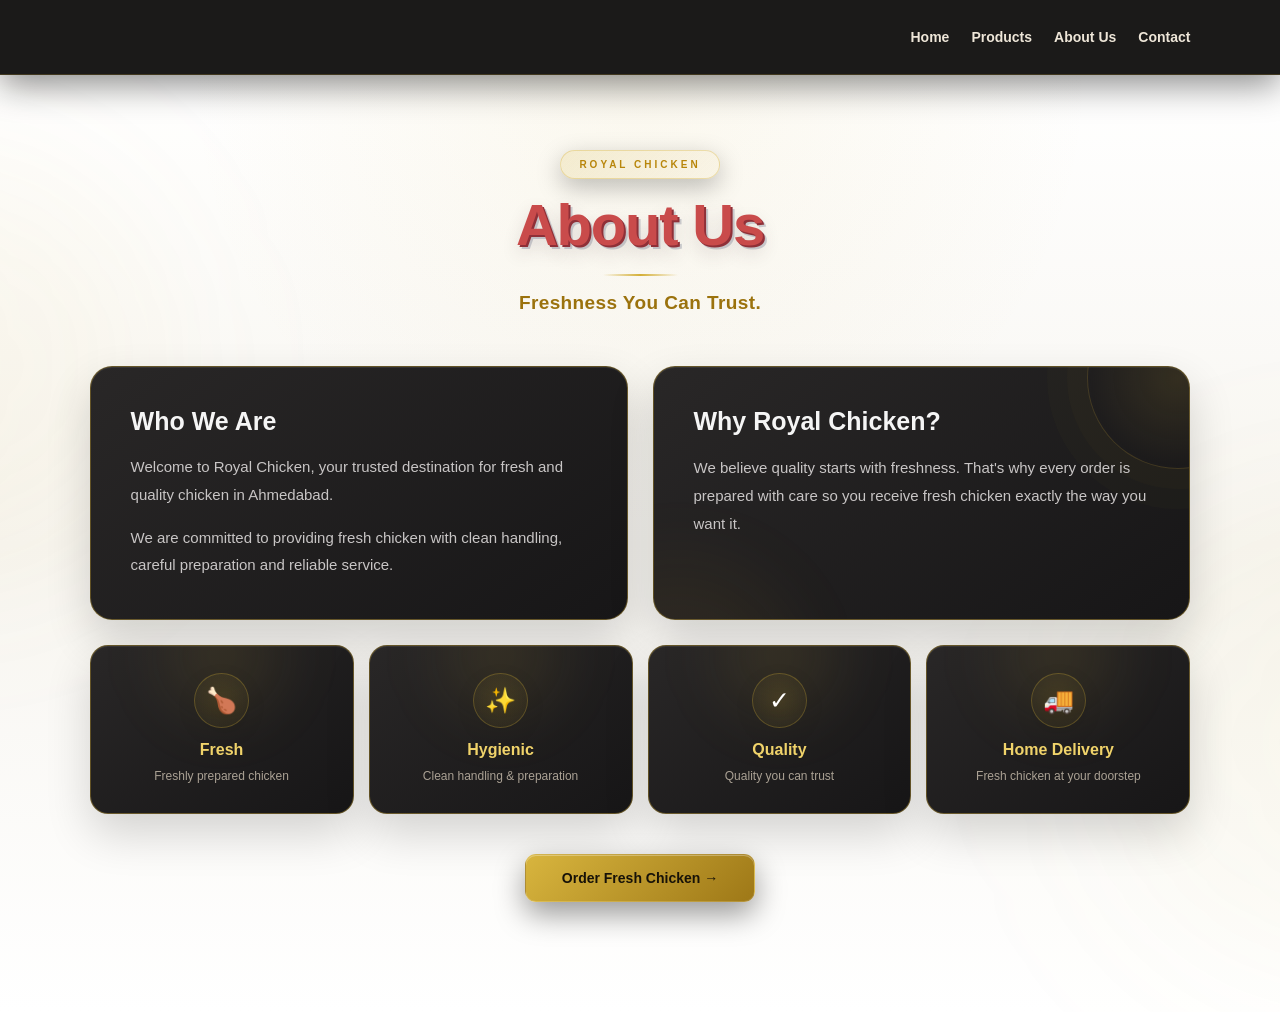
==== commit 5c3d9849: "add" ====
--- a/about.html
+++ b/about.html
@@ -4,349 +4,1261 @@
 <head>
     <meta charset="UTF-8">
 
-    <meta name="viewport"
-        content="width=device-width, initial-scale=1.0">
+    <meta
+        name="viewport"
+        content="width=device-width, initial-scale=1.0"
+    >
 
     <title>About Us | Royal Chicken</title>
 
-    <link rel="stylesheet" href="style.css">
+    <link
+        rel="stylesheet"
+        href="style.css"
+    >
 
     <style>
 
-        /* ================================
-           ABOUT PAGE
-        ================================= */
+        /* =========================================================
+           ROYAL CHICKEN — PREMIUM 3D ABOUT PAGE
+        ========================================================= */
+
+        :root {
+            --royal-black: #070605;
+            --royal-black-2: #100e0b;
+            --royal-card: #171411;
+            --royal-card-2: #211d17;
+            --royal-gold: #d4af37;
+            --royal-gold-light: #f0d36a;
+            --royal-gold-dark: #927016;
+            --royal-white: #fffaf0;
+            --royal-muted: #b8afa1;
+            --royal-border: rgba(212, 175, 55, 0.22);
+        }
+
+
+        /* =========================================================
+           PAGE
+        ========================================================= */
 
         .about-page {
+            position: relative;
             min-height: calc(100vh - 75px);
-            padding: 60px 7%;
-            background: #f7f8f6;
-        }
+            padding: 75px 7% 110px;
+
+            background:
+                radial-gradient(
+                    circle at 50% -10%,
+                    rgba(212, 175, 55, 0.13),
+                    transparent 32%
+                ),
+                radial-gradient(
+                    circle at -5% 50%,
+                    rgba(212, 175, 55, 0.06),
+                    transparent 28%
+                ),
+                radial-gradient(
+                    circle at 105% 75%,
+                    rgba(212, 175, 55, 0.055),
+                    transparent 30%
+                ),
+                linear-gradient(
+                    135deg,
+                    #070605 0%,
+                    #100e0b 48%,
+                    #060504 100%
+                ) !important;
+
+            overflow: hidden;
+        }
+
+
+        .about-page::before {
+            content: "";
+            position: absolute;
+
+            width: 420px;
+            height: 420px;
+
+            top: 80px;
+            left: -260px;
+
+            border-radius: 50%;
+
+            background: rgba(212, 175, 55, 0.055);
+
+            filter: blur(90px);
+
+            pointer-events: none;
+        }
+
+
+        .about-page::after {
+            content: "";
+            position: absolute;
+
+            width: 480px;
+            height: 480px;
+
+            right: -300px;
+            bottom: 30px;
+
+            border-radius: 50%;
+
+            background: rgba(212, 175, 55, 0.045);
+
+            filter: blur(100px);
+
+            pointer-events: none;
+        }
+
 
         .about-wrapper {
-            max-width: 1100px;
+            position: relative;
+            z-index: 2;
+
+            max-width: 1120px;
             margin: auto;
         }
+
+
+        /* =========================================================
+           HEADER
+        ========================================================= */
+
+        .header {
+            background: rgba(8, 7, 6, 0.92) !important;
+
+            border-bottom:
+                1px solid
+                rgba(212, 175, 55, 0.20);
+
+            box-shadow:
+                0 10px 35px
+                rgba(0, 0, 0, 0.45);
+
+            backdrop-filter: blur(18px);
+            -webkit-backdrop-filter: blur(18px);
+
+            position: sticky;
+            top: 0;
+
+            z-index: 1000;
+        }
+
+
+        .header .brand a {
+            color:
+                var(--royal-gold-light) !important;
+
+            font-weight: 800;
+
+            letter-spacing: 0.6px;
+
+            text-shadow:
+                0 0 18px
+                rgba(212, 175, 55, 0.18);
+        }
+
+
+        .header nav a {
+            color: #eee6d8 !important;
+
+            transition:
+                color 0.25s ease,
+                transform 0.25s ease;
+        }
+
+
+        .header nav a:hover,
+        .header nav a.active {
+            color:
+                var(--royal-gold-light) !important;
+
+            transform:
+                translateY(-1px);
+        }
+
+
+        /* =========================================================
+           TOP HEADING
+        ========================================================= */
 
         .about-top {
             text-align: center;
-            margin-bottom: 45px;
-        }
+
+            margin-bottom: 52px;
+        }
+
 
         .about-label {
-            display: inline-block;
-            padding: 7px 16px;
+            display: inline-flex;
+
+            align-items: center;
+            justify-content: center;
+
+            padding: 8px 18px;
+
             border-radius: 30px;
-            background: #176b3a;
-            color: #ffffff;
-            font-size: 11px;
-            font-weight: 800;
-            letter-spacing: 1.5px;
-            margin-bottom: 15px;
-        }
+
+            background:
+                linear-gradient(
+                    135deg,
+                    rgba(212, 175, 55, 0.18),
+                    rgba(212, 175, 55, 0.05)
+                ) !important;
+
+            border:
+                1px solid
+                rgba(212, 175, 55, 0.35);
+
+            color:
+                var(--royal-gold-light) !important;
+
+            font-size: 10px;
+
+            font-weight: 900;
+
+            letter-spacing: 3px;
+
+            margin-bottom: 17px;
+
+            box-shadow:
+                0 8px 25px
+                rgba(0, 0, 0, 0.25);
+        }
+
 
         .about-top h1 {
             margin: 0;
-            font-size: 46px;
-            color: #123d28;
-            font-weight: 800;
-        }
+
+            color:
+                var(--royal-white) !important;
+
+            font-size:
+                clamp(38px, 5vw, 58px);
+
+            line-height: 1;
+
+            font-weight: 900;
+
+            letter-spacing: -1.2px;
+
+            text-shadow:
+                0 5px 25px
+                rgba(0, 0, 0, 0.55);
+        }
+
+
+        .about-top h1::after {
+            content: "";
+
+            display: block;
+
+            width: 75px;
+            height: 2px;
+
+            margin:
+                20px auto 16px;
+
+            background:
+                linear-gradient(
+                    90deg,
+                    transparent,
+                    var(--royal-gold),
+                    transparent
+                );
+        }
+
 
         .about-top h2 {
-            margin: 10px 0 0;
-            color: #c49a24;
-            font-size: 21px;
+            margin: 0;
+
+            color:
+                var(--royal-gold-light) !important;
+
+            font-size: 19px;
+
             font-weight: 600;
-        }
-
-        /* MAIN CARD */
+
+            letter-spacing: 0.4px;
+        }
+
+
+        /* =========================================================
+           MAIN CONTENT
+        ========================================================= */
 
         .about-main {
             display: grid;
-            grid-template-columns: 1fr 1fr;
+
+            grid-template-columns:
+                repeat(2, minmax(0, 1fr));
+
             gap: 25px;
+
             margin-bottom: 25px;
         }
 
+
+        /* =========================================================
+           NORMAL CARD
+        ========================================================= */
+
         .about-card {
-            background: #ffffff;
-            padding: 38px;
-            border-radius: 20px;
-            border: 1px solid #e5e8e5;
-            box-shadow: 0 10px 35px rgba(0,0,0,0.07);
-        }
+            position: relative;
+
+            overflow: hidden;
+
+            padding: 40px;
+
+            border-radius: 22px;
+
+            background:
+                linear-gradient(
+                    145deg,
+                    rgba(34, 30, 25, 0.95),
+                    rgba(13, 12, 10, 0.98)
+                ) !important;
+
+            border:
+                1px solid
+                rgba(212, 175, 55, 0.18) !important;
+
+            box-shadow:
+                0 20px 50px
+                rgba(0, 0, 0, 0.42),
+
+                inset 0 1px 0
+                rgba(255, 255, 255, 0.045);
+
+            transform:
+                perspective(1000px)
+                rotateX(0deg);
+
+            transition:
+                transform 0.35s ease,
+                border-color 0.35s ease,
+                box-shadow 0.35s ease;
+        }
+
+
+        .about-card::before {
+            content: "";
+
+            position: absolute;
+
+            top: 0;
+            left: -120%;
+
+            width: 80%;
+            height: 100%;
+
+            background:
+                linear-gradient(
+                    100deg,
+                    transparent,
+                    rgba(255,255,255,0.07),
+                    transparent
+                );
+
+            transform:
+                skewX(-18deg);
+
+            transition:
+                left 0.65s ease;
+
+            pointer-events: none;
+        }
+
+
+        .about-card:hover {
+            transform:
+                perspective(1000px)
+                rotateX(1deg)
+                translateY(-7px);
+
+            border-color:
+                rgba(212, 175, 55, 0.42) !important;
+
+            box-shadow:
+                0 30px 65px
+                rgba(0, 0, 0, 0.55),
+
+                0 0 30px
+                rgba(212, 175, 55, 0.06);
+        }
+
+
+        .about-card:hover::before {
+            left: 150%;
+        }
+
 
         .about-card h3 {
+            margin: 0 0 17px;
+
+            color:
+                var(--royal-gold-light) !important;
+
+            font-size: 25px;
+
+            font-weight: 850;
+        }
+
+
+        .about-card p {
             margin: 0 0 15px;
-            color: #176b3a;
-            font-size: 24px;
-        }
-
-        .about-card p {
-            margin: 0 0 14px;
-            color: #555;
+
+            color:
+                #c5bdb1 !important;
+
             font-size: 15px;
-            line-height: 1.8;
-        }
+
+            line-height: 1.85;
+        }
+
+
+        .about-card p:last-child {
+            margin-bottom: 0;
+        }
+
+
+        /* =========================================================
+           HIGHLIGHT CARD
+        ========================================================= */
 
         .about-highlight {
-            background: linear-gradient(135deg, #123d28, #176b3a);
-            color: #ffffff;
-            padding: 38px;
-            border-radius: 20px;
-            box-shadow: 0 10px 35px rgba(0,0,0,0.12);
-        }
+            position: relative;
+
+            overflow: hidden;
+
+            padding: 40px;
+
+            border-radius: 22px;
+
+            background:
+                linear-gradient(
+                    145deg,
+                    #29231a 0%,
+                    #17130e 52%,
+                    #0b0907 100%
+                ) !important;
+
+            border:
+                1px solid
+                rgba(212, 175, 55, 0.30);
+
+            box-shadow:
+                0 25px 60px
+                rgba(0, 0, 0, 0.50),
+
+                inset 0 1px 0
+                rgba(255, 255, 255, 0.055);
+        }
+
+
+        .about-highlight::before {
+            content: "";
+
+            position: absolute;
+
+            width: 180px;
+            height: 180px;
+
+            top: -100px;
+            right: -70px;
+
+            border-radius: 50%;
+
+            border:
+                1px solid
+                rgba(212, 175, 55, 0.20);
+
+            box-shadow:
+                0 0 0 20px
+                rgba(212, 175, 55, 0.025),
+
+                0 0 0 40px
+                rgba(212, 175, 55, 0.018);
+
+            pointer-events: none;
+        }
+
+
+        .about-highlight::after {
+            content: "";
+
+            position: absolute;
+
+            width: 250px;
+            height: 250px;
+
+            bottom: -190px;
+            left: -100px;
+
+            border-radius: 50%;
+
+            background:
+                rgba(212, 175, 55, 0.06);
+
+            filter: blur(35px);
+
+            pointer-events: none;
+        }
+
 
         .about-highlight h3 {
+            position: relative;
+            z-index: 2;
+
             margin: 0 0 18px;
-            color: #d4af37;
-            font-size: 24px;
-        }
+
+            color:
+                var(--royal-gold-light) !important;
+
+            font-size: 25px;
+
+            font-weight: 850;
+        }
+
 
         .about-highlight p {
+            position: relative;
+            z-index: 2;
+
             margin: 0;
-            color: rgba(255,255,255,0.88);
+
+            color:
+                #ded6ca !important;
+
             font-size: 15px;
-            line-height: 1.8;
-        }
-
-        /* FEATURES */
+
+            line-height: 1.85;
+        }
+
+
+        /* =========================================================
+           FEATURES
+        ========================================================= */
 
         .about-features {
             display: grid;
-            grid-template-columns: repeat(4, 1fr);
+
+            grid-template-columns:
+                repeat(4, minmax(0, 1fr));
+
             gap: 15px;
-            margin-bottom: 35px;
-        }
+
+            margin-bottom: 40px;
+        }
+
 
         .about-feature {
-            background: #ffffff;
-            border: 1px solid #e5e8e5;
-            border-radius: 16px;
-            padding: 25px 15px;
+            position: relative;
+
+            overflow: hidden;
+
+            padding: 27px 15px;
+
             text-align: center;
-            box-shadow: 0 7px 25px rgba(0,0,0,0.05);
-        }
+
+            border-radius: 18px;
+
+            background:
+                linear-gradient(
+                    145deg,
+                    #201c17,
+                    #0f0d0b
+                ) !important;
+
+            border:
+                1px solid
+                rgba(212, 175, 55, 0.16) !important;
+
+            box-shadow:
+                0 12px 32px
+                rgba(0, 0, 0, 0.35),
+
+                inset 0 1px 0
+                rgba(255,255,255,0.035);
+
+            transition:
+                transform 0.3s ease,
+                border-color 0.3s ease,
+                box-shadow 0.3s ease;
+        }
+
+
+        .about-feature::before {
+            content: "";
+
+            position: absolute;
+
+            left: 50%;
+            bottom: -55px;
+
+            width: 120px;
+            height: 120px;
+
+            transform:
+                translateX(-50%);
+
+            border-radius: 50%;
+
+            background:
+                rgba(212, 175, 55, 0.055);
+
+            filter: blur(25px);
+
+            pointer-events: none;
+        }
+
+
+        .about-feature:hover {
+            transform:
+                translateY(-7px);
+
+            border-color:
+                rgba(212, 175, 55, 0.38) !important;
+
+            box-shadow:
+                0 22px 45px
+                rgba(0, 0, 0, 0.48),
+
+                0 0 25px
+                rgba(212, 175, 55, 0.05);
+        }
+
 
         .about-feature-icon {
-            font-size: 28px;
-            margin-bottom: 10px;
-        }
+            position: relative;
+            z-index: 2;
+
+            width: 55px;
+            height: 55px;
+
+            margin:
+                0 auto 13px;
+
+            display: flex;
+
+            align-items: center;
+            justify-content: center;
+
+            border-radius: 50%;
+
+            background:
+                radial-gradient(
+                    circle,
+                    rgba(212, 175, 55, 0.16),
+                    rgba(212, 175, 55, 0.03)
+                );
+
+            border:
+                1px solid
+                rgba(212, 175, 55, 0.28);
+
+            font-size: 25px;
+
+            filter:
+                drop-shadow(
+                    0 6px 10px
+                    rgba(0,0,0,0.35)
+                );
+        }
+
 
         .about-feature strong {
+            position: relative;
+            z-index: 2;
+
             display: block;
-            color: #176b3a;
+
+            color:
+                var(--royal-gold-light) !important;
+
             font-size: 16px;
-            margin-bottom: 6px;
-        }
+
+            margin-bottom: 7px;
+        }
+
 
         .about-feature span {
-            color: #777;
+            position: relative;
+            z-index: 2;
+
+            color:
+                #aaa194 !important;
+
             font-size: 12px;
-            line-height: 1.5;
-        }
-
-        /* BUTTON */
+
+            line-height: 1.55;
+        }
+
+
+        /* =========================================================
+           ORDER BUTTON
+        ========================================================= */
 
         .about-order {
             text-align: center;
         }
 
+
         .about-order a {
-            display: inline-block;
-            padding: 14px 30px;
-            background: #176b3a;
-            color: #ffffff;
+            position: relative;
+
+            display: inline-flex;
+
+            align-items: center;
+            justify-content: center;
+
+            min-width: 230px;
+
+            padding: 15px 31px;
+
+            background:
+                linear-gradient(
+                    135deg,
+                    #d8b53e,
+                    #9e7817
+                ) !important;
+
+            color:
+                #171208 !important;
+
             text-decoration: none;
-            border-radius: 9px;
-            font-size: 15px;
-            font-weight: 700;
-            border: 2px solid #176b3a;
-            transition: 0.25s ease;
-        }
+
+            border-radius: 11px;
+
+            font-size: 14px;
+
+            font-weight: 900;
+
+            border:
+                1px solid
+                rgba(255,255,255,0.12);
+
+            box-shadow:
+                0 12px 30px
+                rgba(0, 0, 0, 0.40),
+
+                inset 0 1px 0
+                rgba(255,255,255,0.30);
+
+            transition:
+                transform 0.28s ease,
+                box-shadow 0.28s ease,
+                filter 0.28s ease;
+        }
+
 
         .about-order a:hover {
-            background: #d4af37;
-            border-color: #d4af37;
-            color: #123d28;
-        }
-
-        /* MOBILE */
+            transform:
+                translateY(-3px);
+
+            filter:
+                brightness(1.08);
+
+            box-shadow:
+                0 18px 38px
+                rgba(0, 0, 0, 0.52),
+
+                0 0 25px
+                rgba(212, 175, 55, 0.10);
+        }
+
+
+        .about-order a:active {
+            transform:
+                translateY(1px)
+                scale(0.98);
+        }
+
+
+        /* =========================================================
+           TABLET
+        ========================================================= */
+
+        @media (max-width: 900px) {
+
+            .about-page {
+                padding-left: 4%;
+                padding-right: 4%;
+            }
+
+            .about-features {
+                grid-template-columns:
+                    repeat(2, minmax(0, 1fr));
+            }
+        }
+
+
+        /* =========================================================
+           MOBILE
+        ========================================================= */
 
         @media (max-width: 750px) {
 
             .about-page {
-                padding: 40px 15px 55px;
-            }
+                padding:
+                    45px 15px 75px;
+            }
+
 
             .about-top {
-                margin-bottom: 30px;
-            }
+                margin-bottom: 32px;
+            }
+
+
+            .about-label {
+                padding: 7px 14px;
+
+                font-size: 8px;
+
+                letter-spacing: 2.3px;
+            }
+
 
             .about-top h1 {
-                font-size: 32px;
-            }
+                font-size: 34px;
+
+                letter-spacing: -0.7px;
+            }
+
+
+            .about-top h1::after {
+                width: 55px;
+
+                margin:
+                    14px auto 12px;
+            }
+
 
             .about-top h2 {
-                font-size: 17px;
-            }
+                font-size: 15px;
+            }
+
 
             .about-main {
                 grid-template-columns: 1fr;
-                gap: 15px;
-            }
+
+                gap: 14px;
+
+                margin-bottom: 15px;
+            }
+
 
             .about-card,
             .about-highlight {
-                padding: 25px 20px;
-            }
+                padding:
+                    26px 21px;
+
+                border-radius: 17px;
+            }
+
 
             .about-card h3,
             .about-highlight h3 {
-                font-size: 20px;
-            }
+                font-size: 21px;
+
+                margin-bottom: 13px;
+            }
+
 
             .about-card p,
             .about-highlight p {
                 font-size: 13px;
-                line-height: 1.7;
-            }
+
+                line-height: 1.75;
+            }
+
 
             .about-features {
-                grid-template-columns: repeat(2, 1fr);
+                grid-template-columns:
+                    repeat(2, minmax(0, 1fr));
+
                 gap: 10px;
+
                 margin-top: 15px;
-            }
+
+                margin-bottom: 28px;
+            }
+
 
             .about-feature {
-                padding: 20px 10px;
-            }
+                padding:
+                    20px 9px;
+
+                border-radius: 14px;
+            }
+
 
             .about-feature-icon {
-                font-size: 24px;
-            }
+                width: 45px;
+                height: 45px;
+
+                font-size: 21px;
+
+                margin-bottom: 10px;
+            }
+
 
             .about-feature strong {
-                font-size: 14px;
-            }
+                font-size: 13px;
+
+                margin-bottom: 5px;
+            }
+
 
             .about-feature span {
                 font-size: 10px;
-            }
+
+                line-height: 1.45;
+            }
+
 
             .about-order a {
                 width: 100%;
-                box-sizing: border-box;
-            }
-        }/* ================================
-   ABOUT PAGE — PREMIUM DARK ROSE GOLD
-================================ */
+
+                min-width: 0;
+
+                padding:
+                    14px 20px;
+
+                font-size: 13px;
+            }
+        }
+
+
+        /* =========================================================
+           VERY SMALL PHONES
+        ========================================================= */
+
+        @media (max-width: 370px) {
+
+            .about-page {
+                padding-left: 10px;
+                padding-right: 10px;
+            }
+
+
+            .about-top h1 {
+                font-size: 31px;
+            }
+
+
+            .about-card,
+            .about-highlight {
+                padding:
+                    23px 17px;
+            }
+
+
+            .about-feature {
+                padding:
+                    18px 7px;
+            }
+
+
+            .about-feature strong {
+                font-size: 12px;
+            }
+
+
+            .about-feature span {
+                font-size: 9px;
+            }
+        }
+
+
+        /* =========================================================
+           REDUCE MOTION
+        ========================================================= */
+
+        @media (prefers-reduced-motion: reduce) {
+
+            .about-card,
+            .about-card::before,
+            .about-feature,
+            .about-order a {
+                transition: none !important;
+            }
+        }
+        /* =====================================================
+   CONTACT STYLE CARD ENTRANCE
+===================================================== */
+
+@keyframes luxuryCard {
+
+    from {
+
+        opacity: 0;
+
+        transform:
+            translateY(25px)
+            rotateX(5deg);
+
+    }
+
+    to {
+
+        opacity: 1;
+
+        transform:
+            translateY(0)
+            rotateX(0);
+
+    }
+
+}
+
+
+@media (min-width: 801px) {
+
+    .about-card:nth-child(1) {
+        animation:
+            luxuryCard 0.7s ease both;
+    }
+
+    .about-highlight:nth-child(2) {
+        animation:
+            luxuryCard 0.7s 0.10s ease both;
+    }
+
+    .about-feature:nth-child(1) {
+        animation:
+            luxuryCard 0.7s 0.20s ease both;
+    }
+
+    .about-feature:nth-child(2) {
+        animation:
+            luxuryCard 0.7s 0.30s ease both;
+    }
+
+    .about-feature:nth-child(3) {
+        animation:
+            luxuryCard 0.7s 0.40s ease both;
+    }
+
+    .about-feature:nth-child(4) {
+        animation:
+            luxuryCard 0.7s 0.50s ease both;
+    }
+
+}/* =====================================================
+   ABOUT — WHITE LUXURY + DARK PREMIUM BOXES
+===================================================== */
 
 .about-page {
-    background: #f7f4f1 !important;
+    background:
+        radial-gradient(
+            circle at 50% 0%,
+            rgba(212, 175, 55, 0.08),
+            transparent 40%
+        ),
+        linear-gradient(
+            180deg,
+            #ffffff 0%,
+            #f7f5f0 50%,
+            #ffffff 100%
+        ) !important;
+
+    color: #222 !important;
 }
 
+
+/* =====================================================
+   DARK LUXURY BOXES
+===================================================== */
+
+.about-card,
+.about-highlight,
+.about-feature {
+
+    background:
+        linear-gradient(
+            145deg,
+            #292727 0%,
+            #171617 100%
+        ) !important;
+
+    color: #ffffff !important;
+
+    border: 1px solid rgba(
+        212,
+        175,
+        55,
+        0.38
+    ) !important;
+
+    box-shadow:
+        0 20px 45px rgba(0, 0, 0, 0.16),
+        inset 0 1px 0 rgba(255, 255, 255, 0.07) !important;
+
+    position: relative;
+    overflow: hidden;
+}
+
+
+/* Gold shine inside cards */
+
+.about-card::before,
+.about-highlight::before,
+.about-feature::before {
+
+    content: "";
+
+    position: absolute;
+
+    top: -80px;
+    right: -80px;
+
+    width: 180px;
+    height: 180px;
+
+    background:
+        radial-gradient(
+            circle,
+            rgba(212, 175, 55, 0.12),
+            transparent 70%
+        );
+
+    pointer-events: none;
+}
+
+
+/* =====================================================
+   TEXT
+===================================================== */
+
+.about-card h3,
+.about-highlight h3,
+.about-feature h3 {
+
+    color: #f5f5f5 !important;
+}
+
+.about-card p,
+.about-highlight p,
+.about-feature p {
+
+    color: #c8c5c5 !important;
+}
+
+
+/* =====================================================
+   GOLD ACCENTS
+===================================================== */
+
 .about-label {
-    background: #2b2022 !important;
-    color: #f3d2e2 !important;
+    color: #b8860b !important;
 }
 
-.about-top h1 {
-    color: #2b2022 !important;
+.about-page h2 {
+    color: #9b720d !important;
 }
 
-.about-top h2 {
-    color: #b9828b !important;
+
+/* =====================================================
+   HOVER
+===================================================== */
+
+.about-card:hover,
+.about-highlight:hover,
+.about-feature:hover {
+
+    transform: translateY(-5px);
+
+    border-color:
+        rgba(212, 175, 55, 0.75) !important;
+
+    box-shadow:
+        0 28px 60px rgba(0, 0, 0, 0.22),
+        0 0 25px rgba(212, 175, 55, 0.10) !important;
+}/* =====================================================
+   CONTACT US — ROYAL CHICKEN LOGO COLORS
+===================================================== */
+
+.about-page h1 {
+    color: #c94b4b !important;
+
+    text-shadow:
+        2px 2px 0 #8f3038,
+        4px 4px 0 rgba(70, 80, 110, 0.25),
+        0 8px 18px rgba(70, 50, 60, 0.18) !important;
 }
 
-.about-card {
-    background: #ffffff !important;
-    border-color: #eadde0 !important;
+
+/* "Us" ko Chicken wala green color */
+
+.about-page h1 .us {
+    color: #3f8b55 !important;
+
+    text-shadow:
+        2px 2px 0 #28633a,
+        4px 4px 0 rgba(70, 80, 110, 0.25),
+        0 8px 18px rgba(50, 70, 55, 0.18) !important;
 }
 
-.about-card h3 {
-    color: #b9828b !important;
-}
-
-.about-card p {
-    color: #5f5658 !important;
-}
-
-.about-highlight {
-    background: linear-gradient(
-        135deg,
-        #1c1416 0%,
-        #2b2022 55%,
-        #3a292c 100%
-    ) !important;
-}
-
-.about-highlight h3 {
-    color: #e6b8a2 !important;
-}
-
-.about-highlight p {
-    color: #eadfe1 !important;
-}
-
-.about-feature {
-    background: #ffffff !important;
-    border-color: #eadde0 !important;
-}
-
-.about-feature strong {
-    color: #b9828b !important;
-}
-
-.about-feature span {
-    color: #756b6e !important;
-}
-
-.about-order a {
-    background: #2b2022 !important;
-    border-color: #2b2022 !important;
-    color: #ffffff !important;
-}
-
-.about-order a:hover {
-    background: #b9828b !important;
-    border-color: #b9828b !important;
-    color: #ffffff !important;
-}
-
     </style>
 
 </head>
 
+
 <body>
 
-    <!-- HEADER -->
+
+    <!-- =========================================================
+         HEADER
+    ========================================================= -->
 
     <header class="header">
 
         <div class="brand">
+
             <a href="index.html">
                 Royal Chicken
             </a>
+
         </div>
 
+
         <nav>
-            <a href="index.html">Home</a>
-            <a href="products.html">Products</a>
-            <a href="about.html">About Us</a>
-            <a href="contact.html">Contact</a>
+
+            <a href="index.html">
+                Home
+            </a>
+
+            <a href="products.html">
+                Products
+            </a>
+
+            <a href="about.html">
+                About Us
+            </a>
+
+            <a href="contact.html">
+                Contact
+            </a>
+
         </nav>
 
     </header>
 
 
-    <!-- ABOUT PAGE -->
+    <!-- =========================================================
+         ABOUT PAGE
+    ========================================================= -->
 
     <main class="about-page">
 
         <div class="about-wrapper">
 
-            <!-- HEADING -->
+
+            <!-- =====================================================
+                 HEADING
+            ====================================================== -->
 
             <div class="about-top">
 
@@ -354,10 +1266,12 @@
                     ROYAL CHICKEN
                 </span>
 
+
                 <h1>
                     About Us
                 </h1>
 
+
                 <h2>
                     Freshness You Can Trust.
                 </h2>
@@ -365,15 +1279,21 @@
             </div>
 
 
-            <!-- CONTENT -->
+            <!-- =====================================================
+                 MAIN CONTENT
+            ====================================================== -->
 
             <div class="about-main">
+
+
+                <!-- WHO WE ARE -->
 
                 <div class="about-card">
 
                     <h3>
                         Who We Are
                     </h3>
+
 
                     <p>
                         Welcome to Royal Chicken, your trusted
@@ -381,6 +1301,7 @@
                         in Ahmedabad.
                     </p>
 
+
                     <p>
                         We are committed to providing fresh
                         chicken with clean handling, careful
@@ -390,11 +1311,14 @@
                 </div>
 
 
+                <!-- WHY ROYAL CHICKEN -->
+
                 <div class="about-highlight">
 
                     <h3>
                         Why Royal Chicken?
                     </h3>
+
 
                     <p>
                         We believe quality starts with freshness.
@@ -408,9 +1332,14 @@
             </div>
 
 
-            <!-- FEATURES -->
+            <!-- =====================================================
+                 FEATURES
+            ====================================================== -->
 
             <div class="about-features">
+
+
+                <!-- FRESH -->
 
                 <div class="about-feature">
 
@@ -418,10 +1347,12 @@
                         🍗
                     </div>
 
+
                     <strong>
                         Fresh
                     </strong>
 
+
                     <span>
                         Freshly prepared chicken
                     </span>
@@ -429,16 +1360,20 @@
                 </div>
 
 
+                <!-- HYGIENIC -->
+
                 <div class="about-feature">
 
                     <div class="about-feature-icon">
                         ✨
                     </div>
 
+
                     <strong>
                         Hygienic
                     </strong>
 
+
                     <span>
                         Clean handling & preparation
                     </span>
@@ -446,16 +1381,20 @@
                 </div>
 
 
+                <!-- QUALITY -->
+
                 <div class="about-feature">
 
                     <div class="about-feature-icon">
                         ✓
                     </div>
 
+
                     <strong>
                         Quality
                     </strong>
 
+
                     <span>
                         Quality you can trust
                     </span>
@@ -463,16 +1402,20 @@
                 </div>
 
 
+                <!-- DELIVERY -->
+
                 <div class="about-feature">
 
                     <div class="about-feature-icon">
                         🚚
                     </div>
 
+
                     <strong>
                         Home Delivery
                     </strong>
 
+
                     <span>
                         Fresh chicken at your doorstep
                     </span>
@@ -482,7 +1425,9 @@
             </div>
 
 
-            <!-- BUTTON -->
+            <!-- =====================================================
+                 ORDER BUTTON
+            ====================================================== -->
 
             <div class="about-order">
 
@@ -496,6 +1441,7 @@
 
     </main>
 
+
 </body>
 
 </html>
--- a/style.css
+++ b/style.css
@@ -1,4 +1,8 @@
-/* ================= RESET ================= */
+@import url('https://fonts.googleapis.com/css2?family=Cormorant+Garamond:wght@400;500;600&display=swap');
+
+/* =====================================================
+   ROYAL CHICKEN — GLOBAL RESET
+===================================================== */
 
 * {
     margin: 0;
@@ -17,7 +21,9 @@
 }
 
 
-/* ================= HEADER ================= */
+/* =====================================================
+   HEADER
+===================================================== */
 
 .header {
     height: 75px;
@@ -28,13 +34,13 @@
     justify-content: flex-end;
     gap: 30px;
 
-    background: #fff;
+    background: #ffffff;
 
     position: sticky;
     top: 0;
     z-index: 1000;
 
-    box-shadow: 0 3px 15px rgba(0,0,0,0.08);
+    box-shadow: 0 3px 15px rgba(0, 0, 0, 0.08);
 }
 
 .brand {
@@ -49,41 +55,100 @@
 
 nav a {
     text-decoration: none;
-    color: #176B3A;
+    color: #4a3f41 !important;
     font-size: 14px;
     font-weight: 600;
     transition: 0.3s;
 }
 
-nav a:hover {
-    color: #D4AF37;
-}
-
-
-/* ================= CART BUTTON ================= */
+nav a:hover,
+nav a.active {
+    color: #3a3032 !important;
+}
+
+
+/* =====================================================
+   HEADER BUTTONS
+===================================================== */
+
+.header-buttons {
+    display: flex;
+    align-items: center;
+    gap: 12px;
+}
+
+
+/* =====================================================
+   CART BUTTON
+===================================================== */
 
 .cart-btn {
-    border: 2px solid #D4AF37;
-    background: #176B3A;
-    color: white;
-
-    padding: 12px 18px;
-    border-radius: 8px;
+    height: 56px;
+    min-height: 56px;
+
+    padding: 0 20px;
+
+    border: 2px solid #4a3f41;
+    border-radius: 12px;
+
+    background: #4a3f41;
+    color: #ffffff;
 
     font-size: 15px;
     font-weight: bold;
 
     cursor: pointer;
-    transition: 0.3s;
+
+    transition: 0.25s ease;
 }
 
 .cart-btn:hover {
-    background: #D4AF37;
-    color: #123D28;
-}
-
-
-/* ================= HERO ================= */
+    background: #3a3032;
+    border-color: #3a3032;
+}
+
+
+/* =====================================================
+   MY ORDERS BUTTON
+===================================================== */
+
+.orders-btn {
+    height: 56px !important;
+    min-height: 56px !important;
+
+    padding: 0 28px !important;
+
+    border: 2px solid #4a3f41 !important;
+    border-radius: 12px !important;
+
+    background: #ffffff !important;
+    color: #4a3f41 !important;
+
+    font-size: 20px !important;
+    font-weight: 700 !important;
+
+    display: flex !important;
+    align-items: center !important;
+    justify-content: center !important;
+
+    gap: 10px !important;
+
+    cursor: pointer;
+
+    white-space: nowrap;
+
+    transition: 0.2s ease;
+}
+
+.orders-btn:hover {
+    background: #f7f4f1 !important;
+    transform: translateY(-1px);
+}
+
+
+/* =====================================================
+   BASIC HERO
+===================================================== */
 
 .hero {
     width: 100%;
@@ -98,10 +163,10 @@
     background:
         linear-gradient(
             90deg,
-            #064d29 0%,
-            #176B3A 50%,
-            #123D28 100%
-        );
+            #211719 0%,
+            #2b2022 50%,
+            #171113 100%
+        ) !important;
 
     overflow: hidden;
 }
@@ -120,3197 +185,619 @@
     max-width: 1050px;
 
     height: 420px;
+
     object-fit: contain;
 
     display: block;
 
     border-radius: 12px;
 
-    box-shadow: 0 10px 30px rgba(0,0,0,0.25);
-}
-
-
-/* ================= FEATURES ================= */
-
-.features {
-    display: grid;
-    grid-template-columns: repeat(4, 1fr);
-
-    gap: 20px;
-
-    padding: 55px 7%;
-
-    background: #FFF7E6;
-
-    border-top: 1px solid rgba(212,175,55,0.20);
-    border-bottom: 1px solid rgba(212,175,55,0.20);
-}
-
-.feature {
-    text-align: center;
+    box-shadow: 0 10px 30px rgba(0, 0, 0, 0.25);
+}
+
+
+/* =====================================================
+   EDITORIAL PREMIUM HERO
+===================================================== */
+
+.editorial-hero {
+    position: relative;
+
+    width: 100%;
+    height: 650px;
+
     padding: 25px;
-}
-
-.feature-icon {
-    font-size: 38px;
-    margin-bottom: 15px;
-}
-
-.feature h3 {
-    margin-bottom: 8px;
-    color: #176B3A;
-    font-size: 18px;
-}
-
-.feature p {
-    color: #6B6255;
-    line-height: 1.5;
-    font-size: 14px;
-}
-
-
-/* ================= PRODUCTS ================= */
-
-.products {
-    padding: 90px 7%;
-    background: #F8F8F3;
-}
-
-.section-heading {
-    text-align: center;
-    margin-bottom: 50px;
-}
-
-.section-heading p,
-.section-label {
-    color: #176B3A;
-
-    font-size: 14px;
-    font-weight: bold;
-    letter-spacing: 3px;
-}
-
-.section-heading h2 {
-    font-size: 42px;
-    margin: 10px 0;
-    color: #176B3A;
-}
-
-.section-heading span {
-    color: #777;
-    font-size: 15px;
-}
-
-
-/* ================= PRODUCT GRID ================= */
-
-.product-grid {
+
+    box-sizing: border-box;
+
+    overflow: hidden;
+
+    background: #f7f4f1 !important;
+}
+
+
+/* HERO IMAGE FRAME */
+
+.editorial-hero-image {
+    position: absolute;
+
+    inset: 25px;
+
+    width: calc(100% - 50px);
+    height: calc(100% - 50px);
+
+    border-radius: 18px;
+
+    overflow: hidden;
+
+    box-shadow:
+        0 18px 45px rgba(0, 0, 0, 0.20);
+}
+
+.editorial-hero-image img {
     width: 100%;
-    max-width: 1200px;
-
-    margin: auto;
-
-    display: grid;
-    grid-template-columns: repeat(3, 1fr);
-
-    gap: 28px;
-
-    align-items: start;
-}
-
-
-/* ================= PRODUCT CARD ================= */
-
-.product-card {
-    width: 100%;
-
-    background: white;
-
-    border-radius: 16px;
-
-    overflow: hidden;
-
-    border: 1px solid rgba(212,175,55,0.25);
-
-    box-shadow: 0 7px 25px rgba(0,0,0,0.08);
-
-    transition: 0.3s;
-
-    /* IMPORTANT */
-    height: auto;
-    align-self: start;
-}
-
-.product-card:hover {
-    transform: translateY(-8px);
-
-    box-shadow:
-        0 12px 30px
-        rgba(23,107,58,0.18);
-}
-
-
-/* =================================================
-   PRODUCT IMAGE FIX
-   Ye direct <img> aur .product-image dono ko
-   control karega.
-================================================= */
-
-.product-image {
-    width: 100%;
-    height: 245px;
-
-    background: #f1f1f1;
-
-    overflow: hidden;
-}
-
-.product-image img {
-    width: 100%;
-    height: 245px;
+    height: 100%;
 
     display: block;
 
     object-fit: cover;
-
-    transition: 0.4s;
-}
-
-
-/* AGAR HTML ME IMAGE DIRECT HAI */
-
-.product-card > img {
-    width: 100%;
-    height: 245px;
-
-    display: block;
-
-    object-fit: cover;
-
-    background: #f1f1f1;
-
-    transition: 0.4s;
-}
-
-
-/* IMAGE HOVER */
-
-.product-card:hover .product-image img,
-.product-card:hover > img {
-    transform: scale(1.05);
-}
-
-
-/* ================= PRODUCT INFO ================= */
-
-.product-info {
-    padding: 22px;
-}
-
-.product-info h3 {
-    font-size: 21px;
-    margin-bottom: 10px;
-    color: #176B3A;
-}
-
-.price {
-    color: #176B3A;
-
-    font-size: 20px;
-    font-weight: bold;
-
-    margin-bottom: 18px;
-}
-
-.price small {
-    color: #777;
-    font-size: 13px;
-    font-weight: normal;
-}
-
-
-/* ================= HALAL TAG ================= */
-
-.halal-tag {
-    display: inline-block;
-
-    background: #176B3A;
-    color: white;
-
-    font-size: 11px;
-    font-weight: bold;
-
-    padding: 4px 8px;
-
-    border-radius: 5px;
-
-    margin-bottom: 12px;
-}
-
-
-/* ================= PRODUCT BUTTON ================= */
-
-.product-info button {
-    width: 100%;
-
-    border: 2px solid #D4AF37;
-
-    padding: 13px;
-
-    border-radius: 8px;
-
-    background: #176B3A;
-    color: white;
-
-    font-size: 15px;
-    font-weight: bold;
-
-    cursor: pointer;
-
-    transition: 0.3s;
-}
-
-.product-info button:hover {
-    background: #D4AF37;
-    color: #123D28;
-}
-
-
-/* ADD TO CART SUCCESS */
-
-.product-info button.added {
-    background: #D4AF37;
-    color: #123D28;
-    border-color: #D4AF37;
-
-    transform: scale(0.97);
-}
-
-.product-info button.added::after {
-    content: " ✓";
-}
-
-.product-info button:active {
-    transform: scale(0.96);
-}
-
-
-/* ================= ABOUT ================= */
-
-.about {
-    padding: 90px 7%;
+    object-position: center;
+
+    transform: scale(1.01);
+}
+
+
+/* HERO OVERLAY */
+
+.editorial-overlay {
+    position: absolute;
+
+    inset: 0;
 
     background:
         linear-gradient(
             90deg,
-            #0F2F1D 0%,
-            #176B3A 55%,
-            #123D28 100%
+            rgba(0, 0, 0, 0.62) 0%,
+            rgba(0, 0, 0, 0.28) 38%,
+            rgba(0, 0, 0, 0.05) 72%
         );
 
-    color: white;
-}
-
-.about-content {
-    max-width: 850px;
-    margin: auto;
-    text-align: center;
-}
-
-.about .section-label {
-    color: #D4AF37;
-}
-
-.about h2 {
-    font-size: 48px;
-    line-height: 1.1;
-
-    margin: 15px 0 20px;
-
-    color: white;
-}
-
-.about h2 span {
-    color: #D4AF37;
-}
-
-.about-content > p:not(.section-label) {
-    color: #e0e0e0;
-    line-height: 1.8;
-    margin-bottom: 30px;
-}
-
-
-/* ================= CONTACT ================= */
-
-.contact {
-    padding: 90px 7%;
-    background: #FFF7E6;
-}
-
-.contact-items {
-    max-width: 1000px;
-
-    margin: auto;
-
-    display: grid;
-    grid-template-columns: repeat(3, 1fr);
-
-    gap: 25px;
-}
-
-.contact-items > div {
-    text-align: center;
-
-    padding: 30px;
-
-    border-radius: 12px;
-
-    background: white;
-
-    border: 1px solid rgba(212,175,55,0.25);
-
-    box-shadow: 0 5px 20px rgba(0,0,0,0.05);
-}
-
-.contact-items strong {
-    font-size: 18px;
-    color: #176B3A;
-}
-
-.contact-items p {
-    color: #777;
-    margin-top: 8px;
-}
-
-.contact-box {
-    width: 320px;
-    max-width: 90%;
-    margin: 20px auto;
-    padding: 20px;
-}
-
-.contact-box a,
-.location-btn {
-    display: inline-block;
-    width: auto;
-}
-
-
-/* ================= FOOTER ================= */
-
-footer {
-    background: #0F2F1D;
-
-    color: white;
-
-    text-align: center;
-
-    padding: 45px 20px;
-
-    border-top: 3px solid #D4AF37;
-}
-
-footer h3 {
-    color: white;
-    font-size: 25px;
-    margin-bottom: 10px;
-}
-
-footer p {
-    margin: 7px;
-}
-
-.copyright {
-    color: #D4AF37;
-    font-size: 13px;
-    margin-top: 20px;
-}
-
-
-/* ================= CART MODAL ================= */
-
-.cart-modal {
-    display: none;
-
-    position: fixed;
-
-    inset: 0;
-
-    z-index: 9999;
-
-    background: rgba(0,0,0,0.6);
-
-    align-items: center;
-    justify-content: center;
-
-    padding: 20px;
-}
-
-.cart-box {
-    width: 100%;
-    max-width: 550px;
-
-    max-height: 90vh;
-
-    overflow-y: auto;
-
-    background: white;
-
-    border-radius: 16px;
-
-    padding: 30px;
-
-    border-top: 5px solid #D4AF37;
-
-    position: relative;
-
-    box-shadow: 0 15px 50px rgba(0,0,0,0.25);
-}
-
-.close-cart {
-    position: absolute;
-
-    right: 15px;
-    top: 10px;
-
-    border: none;
-    background: none;
-
-    font-size: 30px;
-
-    cursor: pointer;
-
-    color: #176B3A;
-}
-
-.cart-box h2 {
-    color: #176B3A;
-    margin-bottom: 20px;
-}
-
-.cart-item {
-    padding: 15px 0;
-
-    border-bottom: 1px solid #ddd;
-
-    display: flex;
-
-    align-items: center;
-
-    justify-content: space-between;
-
-    gap: 10px;
-
-    flex-wrap: wrap;
-}
-
-.cart-item strong {
-    color: #176B3A;
-}
-
-.cart-item button {
-    border: none;
-
-    background: #176B3A;
-
-    color: white;
-
-    padding: 6px 10px;
-
-    border-radius: 5px;
-
-    cursor: pointer;
-}
-
-#cart-total {
-    color: #176B3A;
-    margin: 20px 0;
-}
-
-.empty-cart {
-    color: #777;
-    padding: 15px 0;
-}
-
-
-/* ================= ORDER FORM ================= */
-
-.order-form {
-    display: flex;
-    flex-direction: column;
-
-    gap: 12px;
-}
-
-.order-form input,
-.order-form textarea {
-    width: 100%;
-
-    padding: 13px;
-
-    border: 1px solid #ddd;
-
-    border-radius: 8px;
-
-    font-family: Arial, sans-serif;
-
-    outline: none;
-}
-
-.order-form input:focus,
-.order-form textarea:focus {
-    border-color: #176B3A;
-}
-
-.order-form textarea {
-    min-height: 80px;
-    resize: vertical;
-}
-
-.order-form button {
-    padding: 14px;
-
-    background: #176B3A;
-
-    color: white;
-
-    border: 2px solid #D4AF37;
-
-    border-radius: 8px;
-
-    font-weight: bold;
-
-    cursor: pointer;
-}
-
-.order-form button:hover {
-    background: #D4AF37;
-    color: #123D28;
-}
-
-
-/* ================= PAYMENT ================= */
-
-.payment-method {
-    margin: 20px 0;
-
-    padding: 18px;
-
-    background: #f8f8f8;
-
-    border-radius: 12px;
-}
-
-.payment-method h3 {
-    margin-bottom: 12px;
-}
-
-.payment-method label {
-    display: flex;
-
-    align-items: center;
-
-    gap: 10px;
-
-    margin: 14px 0;
-
-    cursor: pointer;
-
-    line-height: 1.4;
-}
-
-.payment-method input[type="radio"] {
-    margin: 0;
-
-    width: 18px;
-    height: 18px;
-
-    flex-shrink: 0;
-}
-
-.payment-method input {
-    margin-right: 8px;
-}
-
-.upi-payment {
-    display: none;
-
-    text-align: center;
-
-    padding: 20px;
-
-    margin-bottom: 20px;
-
-    background: #ffffff;
-
-    border: 1px solid #ddd;
-
-    border-radius: 14px;
-}
-
-.payment-qr {
-    width: 220px;
-
-    max-width: 80%;
-
-    height: auto;
-
-    display: block;
-
-    margin: 15px auto;
-}
-
-.upi-payment p {
-    font-size: 14px;
-    color: #666;
-}
-
-
-/* ================= THANK YOU BOX ================= */
-
-.thank-you-box {
-    width: 100%;
-
-    max-width: 500px;
-
-    margin: 10px auto;
-
-    padding: 24px;
-
-    background: #ffffff;
-
-    border-radius: 18px;
-
-    border: 1px solid #e5e5e5;
-
-    box-shadow: 0 8px 25px rgba(0,0,0,0.08);
-
-    text-align: center;
-
-    box-sizing: border-box;
-}
-
-.thank-you-icon {
-    width: 58px;
-    height: 58px;
-
-    margin: 0 auto 12px;
-
-    background: #168a45;
-
-    color: white;
-
-    border-radius: 50%;
-
-    display: flex;
-
-    align-items: center;
-    justify-content: center;
-
-    font-size: 30px;
-
-    font-weight: bold;
-}
-
-.thank-you-box h2 {
-    margin: 0;
-
-    font-size: 22px;
-
-    color: #168a45;
-
-    text-transform: uppercase;
-}
-
-.success-message {
-    margin: 8px 0 18px;
-
-    font-size: 15px;
-
-    color: #555;
-}
-
-.delivery-message {
-    background: #f5f9f6;
-
-    border-left: 4px solid #168a45;
-
-    border-radius: 8px;
-
-    padding: 13px 14px;
-
-    text-align: left;
-
-    margin-bottom: 18px;
-}
-
-.delivery-message strong {
-    display: block;
-
-    color: #168a45;
-
-    font-size: 14px;
-
-    margin-bottom: 5px;
-}
-
-.delivery-message p {
-    margin: 0;
-
-    color: #555;
-
-    font-size: 13px;
-
-    line-height: 1.5;
-}
-
-.royal-name {
-    font-size: 17px;
-
-    font-weight: bold;
-
-    color: #168a45;
-
-    padding-top: 3px;
-}
-
-
-/* ================= ORDER DETAILS ================= */
-
-.order-number-box {
-    background: #f5f9f6;
-
-    border: 1px solid #dcefe3;
-
-    border-radius: 12px;
-
-    padding: 13px;
-
-    margin-bottom: 18px;
-}
-
-.order-number-box span {
-    display: block;
-
-    font-size: 12px;
-
-    color: #777;
-
-    margin-bottom: 4px;
-}
-
-.order-number-box strong {
-    display: block;
-
-    font-size: 20px;
-
-    color: #168a45;
-
-    letter-spacing: 1px;
-}
-
-.order-section {
-    text-align: left;
-
-    border: 1px solid #eeeeee;
-
-    border-radius: 12px;
-
-    padding: 15px;
-
-    margin-bottom: 15px;
-}
-
-.order-section h3 {
-    margin: 0 0 12px;
-
-    font-size: 16px;
-
-    color: #222;
-
-    border-bottom: 1px solid #eeeeee;
-
-    padding-bottom: 10px;
-}
-
-.ordered-product {
-    display: flex;
-
-    justify-content: space-between;
-
-    align-items: center;
-
-    gap: 12px;
-
-    padding: 10px 0;
-
-    border-bottom: 1px solid #f0f0f0;
-}
-
-.ordered-product-info {
-    display: flex;
-
-    flex-direction: column;
-
-    gap: 4px;
-}
-
-.ordered-product-info strong {
-    font-size: 14px;
-    color: #222;
-}
-
-.ordered-product-info span {
-    font-size: 12px;
-    color: #777;
-}
-
-.ordered-product-price {
-    font-size: 14px;
-
-    color: #168a45;
-
-    white-space: nowrap;
-}
-
-.order-total {
-    display: flex;
-
-    justify-content: space-between;
-
-    align-items: center;
-
-    padding-top: 13px;
-
-    margin-top: 5px;
-}
-
-.order-total span {
-    font-size: 15px;
-
-    font-weight: 600;
-
-    color: #333;
-}
-
-.order-total strong {
-    font-size: 19px;
-
-    color: #168a45;
-}
-
-.customer-details {
-    text-align: left;
-
-    border: 1px solid #eeeeee;
-
-    border-radius: 12px;
-
-    padding: 5px 15px;
-
-    margin-bottom: 15px;
-}
-
-.detail-row {
-    display: flex;
-
-    justify-content: space-between;
-
-    gap: 15px;
-
-    padding: 12px 0;
-
-    border-bottom: 1px solid #f0f0f0;
-}
-
-.detail-row:last-child {
-    border-bottom: none;
-}
-
-.detail-row span {
-    color: #777;
-
-    font-size: 13px;
-
-    flex-shrink: 0;
-}
-
-.detail-row strong {
-    color: #222;
-
-    font-size: 13px;
-
-    text-align: right;
-}
-
-.address-row {
-    align-items: flex-start;
-}
-
-.address-row strong {
-    max-width: 60%;
-
-    line-height: 1.5;
-}
-
-
-/* ================= FLOATING VIEW CART ================= */
-
-.floating-cart {
-    position: fixed;
-
-    left: 50%;
-
-    bottom: 20px;
-
-    transform: translate(-50%, 150px);
-
-    width: calc(100% - 30px);
-
-    max-width: 430px;
-
-    background: #ffffff;
-
-    border-radius: 16px;
-
-    padding: 10px 12px;
-
-    display: flex;
-
-    align-items: center;
-
-    justify-content: space-between;
-
-    box-shadow: 0 8px 30px rgba(0,0,0,0.20);
-
-    z-index: 9990;
-
-    opacity: 0;
-
-    transition:
-        transform 0.45s ease,
-        opacity 0.45s ease;
-}
-
-.floating-cart.show {
-    transform: translate(-50%, 0);
-
-    opacity: 1;
-}
-
-.floating-cart-info {
-    display: flex;
-
-    flex-direction: column;
-
-    padding-left: 8px;
-
-    gap: 3px;
-}
-
-.floating-cart-info span {
-    font-size: 13px;
-    color: #666;
-}
-
-.floating-cart-info strong {
-    font-size: 16px;
-    color: #111;
-}
-
-.floating-cart button {
-    border: none;
-
-    background: #16805b;
-
-    color: #ffffff;
-
-    padding: 13px 18px;
-
-    border-radius: 12px;
-
-    font-size: 15px;
-
-    font-weight: 700;
-
-    cursor: pointer;
-
-    transition: transform 0.2s ease;
-}
-
-.floating-cart button:active {
-    transform: scale(0.95);
-}
-
-
-/* ================= CUSTOMER REVIEWS ================= */
-
-.reviews {
-    display: block !important;
-
-    width: 100%;
-
-    padding: 90px 7%;
-
-    background: #ffffff;
-
-    visibility: visible !important;
-
-    opacity: 1 !important;
-}
-
-.review-grid {
-    display: grid !important;
-
-    width: 100%;
-
-    max-width: 1100px;
-
-    margin: 0 auto;
-
-    grid-template-columns: repeat(3, 1fr);
-
-    gap: 25px;
-}
-
-.review-card {
-    display: block !important;
-
-    visibility: visible !important;
-
-    opacity: 1 !important;
-
-    background: #ffffff;
-
-    min-height: 200px;
-
-    padding: 30px 25px;
-
-    border-radius: 16px;
-
-    border: 1px solid rgba(212,175,55,0.25);
-
-    box-shadow: 0 7px 25px rgba(0,0,0,0.07);
-
-    text-align: center;
-
-    transition: 0.3s;
-}
-
-.review-card:hover {
-    transform: translateY(-6px);
-
-    box-shadow: 0 12px 30px rgba(23,107,58,0.15);
-}
-
-.stars {
-    color: #D4AF37;
-
-    font-size: 22px;
-
-    letter-spacing: 3px;
-
-    margin-bottom: 18px;
-}
-
-.review-card p {
-    color: #555;
-
-    font-size: 15px;
-
-    line-height: 1.7;
-
-    margin-bottom: 20px;
-}
-
-.review-card h3 {
-    color: #176B3A;
-
-    font-size: 18px;
-
-    margin-bottom: 5px;
-}
-
-.review-card span {
-    color: #888;
-
-    font-size: 13px;
-}
-
-
-/* ================= REVIEW FORM ================= */
-
-.review-section {
-    padding: 90px 7%;
-
-    background: #FFF7E6;
-}
-
-.review-box {
-    max-width: 550px;
-
-    margin: auto;
-
-    background: white;
-
-    padding: 35px;
-
-    border-radius: 18px;
-
-    text-align: center;
-
-    box-shadow: 0 8px 30px rgba(0,0,0,0.08);
-
-    border: 1px solid rgba(212,175,55,0.3);
-}
-
-.review-box h3 {
-    color: #176B3A;
-
-    margin-bottom: 20px;
-}
-
-.rating {
-    display: flex;
-
-    justify-content: center;
-
-    gap: 8px;
-
-    margin: 15px 0;
-}
-
-.rating button {
-    border: none;
-
-    background: none;
-
-    color: #ccc;
-
-    font-size: 38px;
-
-    cursor: pointer;
-}
-
-.rating button.active {
-    color: #D4AF37;
-}
-
-#rating-text {
-    color: #777;
-
-    margin-bottom: 20px;
-}
-
-.review-box input,
-.review-box textarea {
-    width: 100%;
-
-    padding: 13px;
-
-    margin-bottom: 12px;
-
-    border: 1px solid #ddd;
-
-    border-radius: 8px;
-
-    font-family: Arial;
-
-    outline: none;
-}
-
-.review-box textarea {
-    min-height: 100px;
-
-    resize: vertical;
-}
-
-.submit-review {
-    width: 100%;
-
-    padding: 14px;
-
-    border: 2px solid #D4AF37;
-
-    border-radius: 8px;
-
-    background: #176B3A;
-
-    color: white;
-
-    font-weight: bold;
-
-    cursor: pointer;
-}
-
-.submit-review:hover {
-    background: #D4AF37;
-
-    color: #123D28;
-}
-
-#review-success {
-    margin-top: 15px;
-
-    color: #176B3A;
-
-    font-weight: bold;
-}
-
-
-/* ================= PRODUCT SEARCH ================= */
-
-.product-search-box {
-    width: 100%;
-
-    max-width: 500px;
-
-    margin: 20px auto 30px;
-}
-
-.product-search-box input {
-    width: 100%;
-
-    padding: 14px 18px;
-
-    border: 1px solid #ddd;
-
-    border-radius: 12px;
-
-    outline: none;
-
-    font-size: 15px;
-
-    box-sizing: border-box;
-
-    background: #fff;
-
-    transition: 0.2s;
-}
-
-.product-search-box input:focus {
-    border-color: #168a45;
-
-    box-shadow: 0 0 0 3px rgba(22,138,69,0.10);
-}
-
-.product-search-box input::placeholder {
-    color: #999;
-}
-
-
-/* ================= SPLASH SCREEN ================= */
-
-#splash-screen {
-    position: fixed;
-
-    inset: 0;
-
-    width: 100%;
-
-    height: 100vh;
-
-    background: #ffffff;
-
-    display: flex;
-
-    flex-direction: column;
-
-    justify-content: center;
-
-    align-items: center;
-
-    z-index: 99999;
-
-    animation: splashExit 0.8s ease 2.6s forwards;
-}
-
-.splash-glow {
-    position: absolute;
-
-    width: 180px;
-
-    height: 180px;
-
-    border-radius: 50%;
-
-    background: rgba(255,193,7,0.18);
-
-    filter: blur(35px);
-
-    animation: glowIn 2s ease forwards;
-}
-
-.splash-logo {
-    width: 220px;
-
-    max-width: 65%;
-
-    position: relative;
-
-    z-index: 2;
-
-    opacity: 0;
-
-    animation:
-        logoReveal
-        1.8s
-        cubic-bezier(.2,.8,.2,1)
-        forwards;
-}
-
-.splash-text {
-    position: relative;
-
-    z-index: 2;
-
-    margin-top: 18px;
-
-    font-size: 18px;
-
-    font-weight: 600;
-
-    letter-spacing: 1px;
-
-    opacity: 0;
-
-    animation:
-        textReveal
-        0.8s
-        ease
-        1.2s
-        forwards;
-}
-
-
-/* ================= SPLASH ANIMATIONS ================= */
-
-@keyframes logoReveal {
-
-    0% {
-        opacity: 0;
-
-        transform:
-            scale(0.35)
-            rotate(-4deg);
-    }
-
-    60% {
-        opacity: 1;
-
-        transform:
-            scale(1.08)
-            rotate(1deg);
-    }
-
-    100% {
-        opacity: 1;
-
-        transform:
-            scale(1);
-    }
-}
-
-@keyframes glowIn {
-
-    0% {
-        opacity: 0;
-
-        transform:
-            scale(0.3);
-    }
-
-    70% {
-        opacity: 1;
-
-        transform:
-            scale(1.15);
-    }
-
-    100% {
-        opacity: 0.7;
-
-        transform:
-            scale(1);
-    }
-}
-
-@keyframes textReveal {
-
-    from {
-        opacity: 0;
-
-        transform:
-            translateY(10px);
-    }
-
-    to {
-        opacity: 1;
-
-        transform:
-            translateY(0);
-    }
-}
-
-@keyframes splashExit {
-
-    to {
-        opacity: 0;
-
-        visibility: hidden;
-    }
-}
-
-
-/* =====================================================
-   TABLET
-===================================================== */
-
-@media (max-width: 850px) {
-
-    .header {
-        padding: 10px 5%;
-
-        height: auto;
-
-        min-height: 70px;
-
-        gap: 15px;
-    }
-
-    nav {
-        gap: 12px;
-    }
-
-    nav a {
-        font-size: 12px;
-    }
-
-    .hero {
-        min-height: 430px;
-
-        padding: 30px 5%;
-    }
-
-    .hero-banner img {
-        height: 350px;
-    }
-
-    .features {
-        grid-template-columns: repeat(2,1fr);
-
-        padding: 40px 5%;
-    }
-
-    .products {
-        padding: 65px 5%;
-    }
-
-    .product-grid {
-        grid-template-columns: repeat(2,1fr);
-
-        gap: 20px;
-    }
-
-    .contact-items {
-        grid-template-columns: 1fr;
-    }
-}
-
-
-/* =====================================================
-   MOBILE
-===================================================== */
-
-@media (max-width: 550px) {
-
-    .header {
-        padding: 10px 4%;
-
-        flex-wrap: wrap;
-
-        justify-content: center;
-    }
-
-    nav {
-        order: 2;
-
-        width: 100%;
-
-        justify-content: center;
-
-        gap: 12px;
-    }
-
-    nav a {
-        font-size: 11px;
-    }
-
-    .cart-btn {
-        padding: 10px 12px;
-
-        font-size: 13px;
-    }
-
-    .hero {
-        min-height: 300px;
-
-        padding: 20px 4%;
-    }
-
-    .hero-banner img {
-        width: 100%;
-
-        height: auto;
-
-        max-height: 280px;
-
-        object-fit: contain;
-    }
-
-    .features {
-        grid-template-columns: 1fr;
-
-        padding: 35px 5%;
-    }
-
-    .product-grid {
-        grid-template-columns: 1fr;
-
-        gap: 20px;
-    }
-
-    /* MOBILE PRODUCT IMAGE */
-    .product-image {
-        height: 230px;
-    }
-
-    .product-image img,
-    .product-card > img {
-        height: 230px;
-    }
-
-    .product-info {
-        padding: 18px;
-    }
-
-    .product-info h3 {
-        font-size: 20px;
-    }
-
-    .section-heading h2 {
-        font-size: 32px;
-    }
-
-    .about h2 {
-        font-size: 36px;
-    }
-
-    .reviews {
-        padding: 65px 5%;
-    }
-
-    .review-grid {
-        grid-template-columns: 1fr;
-    }
-
-    .floating-cart {
-        bottom: 12px;
-
-        width: calc(100% - 20px);
-    }
-
-    .floating-cart button {
-        padding: 12px 15px;
-
-        font-size: 14px;
-    }
-
-    .thank-you-box {
-        padding: 18px;
-
-        border-radius: 15px;
-    }
-
-    .thank-you-box h2 {
-        font-size: 19px;
-    }
-
-    .ordered-product {
-        gap: 8px;
-    }
-
-    .detail-row {
-        gap: 10px;
-    }
-
-    .detail-row strong {
-        max-width: 65%;
-    }
-
-    .order-number-box strong {
-        font-size: 18px;
-    }
-}
-
-
-/* ================= VERY SMALL MOBILE ================= */
-
-@media (max-width: 380px) {
-
-    nav {
-        gap: 8px;
-    }
-
-    nav a {
-        font-size: 10px;
-    }
-
-    .product-image,
-    .product-image img,
-    .product-card > img {
-        height: 210px;
-    }
-
-    .product-info {
-        padding: 15px;
-    }
-}.halal-tag {
-    display: inline-block;
-    background: #16805b;
-    color: white;
-    padding: 4px 8px;
-    border-radius: 5px;
-    font-size: 12px;
-    margin-bottom: 15px;
-}/* =====================================================
-   DELIVERY INFORMATION
-===================================================== */
-
-.delivery-information {
-    width: calc(100% - 30px);
-    max-width: 900px;
-    margin: 30px auto;
-    padding: 20px;
-    display: flex;
-    align-items: center;
-    gap: 16px;
-    background: #f8fff9;
-    border: 1px solid #d9eadf;
-    border-left: 5px solid #198754;
-    border-radius: 14px;
-    box-shadow: 0 5px 18px rgba(0, 0, 0, 0.06);
-}
-
-.delivery-icon {
-    font-size: 34px;
-    flex-shrink: 0;
-}
-
-.delivery-information h3 {
-    margin: 0 0 8px;
-    font-size: 19px;
-    color: #198754;
-}
-
-.delivery-information p {
-    margin: 5px 0;
-    font-size: 14px;
-    line-height: 1.6;
-    color: #444;
-}
-
-.delivery-information strong {
-    color: #222;
-}
-
-@media (max-width: 600px) {
-
-    .delivery-information {
-        align-items: flex-start;
-        padding: 16px;
-    }
-
-    .delivery-icon {
-        font-size: 28px;
-    }
-
-    .delivery-information h3 {
-        font-size: 17px;
-    }
-
-    .delivery-information p {
-        font-size: 13px;
-    }
-}/* =====================================================
-   ROYAL CHICKEN - PROFESSIONAL MY ORDERS DESIGN
-===================================================== */
-
-#orders-modal {
-    display: none;
-    position: fixed;
-    inset: 0;
-    z-index: 99999;
-    background: rgba(0, 0, 0, 0.65);
-    align-items: center;
-    justify-content: center;
-    padding: 15px;
-}
-
-#orders-modal.show {
-    display: flex !important;
-}
-
-
-/* =========================
-   MAIN ORDERS BOX
-========================= */
-
-#orders-modal .orders-box {
-    width: 100%;
-    max-width: 680px;
-    max-height: 90vh;
-    overflow-y: auto;
-
-    background: #ffffff;
-    border-radius: 22px;
-
-    padding: 28px;
-
-    position: relative;
-
-    box-sizing: border-box;
-
-    box-shadow:
-        0 25px 70px rgba(0,0,0,0.25);
-}
-
-
-/* =========================
-   HEADING
-========================= */
-
-#orders-modal .orders-box h2 {
-    margin: 0;
-    padding-right: 45px;
-
-    font-size: 25px;
-    font-weight: 800;
-
-    color: #171717;
-}
-
-#orders-modal .orders-subtitle {
-    margin: 7px 0 25px;
-
-    font-size: 14px;
-    line-height: 1.5;
-
-    color: #777;
-}
-
-
-/* =========================
-   CLOSE BUTTON
-========================= */
-
-#orders-modal .close-orders {
-    position: absolute;
-
-    top: 16px;
-    right: 16px;
-
-    width: 38px;
-    height: 38px;
-
-    border: none;
-    border-radius: 50%;
-
-    background: #f2f2f2;
-
-    font-size: 24px;
-    line-height: 1;
-
-    cursor: pointer;
-
-    display: flex;
-    align-items: center;
-    justify-content: center;
-
-    transition: 0.2s;
-}
-
-#orders-modal .close-orders:hover {
-    background: #e5e5e5;
-    transform: rotate(90deg);
-}
-
-
-/* =====================================================
-   ORDER CARD
-===================================================== */
-
-#orders-modal .order-card {
-
-    width: 100%;
-
-    box-sizing: border-box;
-
-    background: #ffffff;
-
-    border: 1px solid #e7e7e7;
-
-    border-radius: 17px;
-
-    padding: 18px;
-
-    margin-bottom: 14px;
-
-    box-shadow:
-        0 4px 14px rgba(0,0,0,0.05);
-
-    transition:
-        transform 0.2s ease,
-        box-shadow 0.2s ease;
-}
-
-#orders-modal .order-card:hover {
-
-    transform: translateY(-2px);
-
-    box-shadow:
-        0 8px 22px rgba(0,0,0,0.09);
-}
-
-
-/* =========================
-   ORDER TOP
-========================= */
-
-#orders-modal .order-card-top {
-
-    display: flex;
-
-    justify-content: space-between;
-
-    align-items: center;
-
-    gap: 15px;
-
-    padding-bottom: 15px;
-
-    border-bottom: 1px solid #eeeeee;
-}
-
-#orders-modal .order-card-top > div {
-
-    display: flex;
-
-    flex-direction: column;
-
-    gap: 4px;
-}
-
-#orders-modal .order-label {
-
-    font-size: 11px;
-
-    color: #999;
-
-    text-transform: uppercase;
-
-    letter-spacing: 0.7px;
-
-    font-weight: 700;
-}
-
-#orders-modal .order-card-top strong {
-
-    font-size: 17px;
-
-    color: #171717;
-
-    letter-spacing: 0.2px;
-}
-
-
-/* =====================================================
-   STATUS
-===================================================== */
-
-#orders-modal .order-status {
-
-    display: inline-flex;
-
-    align-items: center;
-    justify-content: center;
-
-    min-width: 85px;
-
-    padding: 7px 11px;
-
-    border-radius: 30px;
-
-    font-size: 11px;
-
-    font-weight: 800;
-
-    text-align: center;
-
-    white-space: nowrap;
-}
-
-
-/* Pending */
-
-#orders-modal .order-status.pending {
-
-    background: #fff3cd;
-
-    color: #856404;
-}
-
-
-/* Preparing */
-
-#orders-modal .order-status.preparing {
-
-    background: #e7f1ff;
-
-    color: #0b5ed7;
-}
-
-
-/* Out For Delivery */
-
-#orders-modal .order-status.out-for-delivery {
-
-    background: #e8f8ed;
-
-    color: #198754;
-}
-
-
-/* Delivered */
-
-#orders-modal .order-status.delivered {
-
-    background: #d1e7dd;
-
-    color: #0f5132;
-}
-
-
-/* Cancelled */
-
-#orders-modal .order-status.cancelled {
-
-    background: #f8d7da;
-
-    color: #842029;
-}
-
-
-/* =====================================================
-   ORDER INFORMATION
-===================================================== */
-
-#orders-modal .order-card-info {
-
-    display: grid;
-
-    grid-template-columns:
-        repeat(3, 1fr);
-
-    gap: 0;
-
-    margin: 15px 0;
-
-    padding: 0;
-
-    border: none;
-}
-
-
-#orders-modal .order-card-info > div {
-
-    display: flex;
-
-    flex-direction: column;
-
-    gap: 5px;
-
-    padding: 0 15px;
-
-    border-right: 1px solid #eeeeee;
-}
-
-
-#orders-modal .order-card-info > div:first-child {
-
-    padding-left: 0;
-}
-
-
-#orders-modal .order-card-info > div:last-child {
-
-    padding-right: 0;
-
-    border-right: none;
-}
-
-
-#orders-modal .order-card-info span {
-
-    font-size: 11px;
-
-    color: #999;
-
-    font-weight: 600;
-
-    text-transform: uppercase;
-
-    letter-spacing: 0.4px;
-}
-
-
-#orders-modal .order-card-info strong {
-
-    font-size: 14px;
-
-    color: #222;
-}
-
-
-/* =====================================================
-   BUTTON AREA
-===================================================== */
-
-#orders-modal .order-card-buttons {
-
-    display: grid;
-
-    grid-template-columns:
-        repeat(3, 1fr);
-
-    gap: 8px;
-
-    margin-top: 16px;
-
-    padding-top: 15px;
-
-    border-top: 1px solid #eeeeee;
-}
-
-
-/* ALL BUTTONS */
-
-#orders-modal .order-card-buttons button {
-
-    min-height: 40px;
-
-    border: none;
-
-    border-radius: 9px;
-
-    padding: 8px 10px;
-
-    font-size: 12px;
-
-    font-weight: 750;
-
-    cursor: pointer;
-
-    transition:
-        transform 0.15s ease,
-        opacity 0.15s ease;
-}
-
-
-#orders-modal .order-card-buttons button:hover {
-
-    transform: translateY(-1px);
-
-    opacity: 0.9;
-}
-
-
-/* VIEW */
-
-#orders-modal .order-card-buttons button:first-child {
-
-    background: #f1f3f5;
-
-    color: #222;
-}
-
-
-/* CANCEL */
-
-#orders-modal .cancel-order-btn {
-
-    background: #fff0f0 !important;
-
-    color: #dc3545 !important;
-
-    border: 1px solid #ffd6d6 !important;
-}
-
-
-/* REORDER */
-
-#orders-modal .reorder-btn {
-
-    background: #198754 !important;
-
-    color: #ffffff !important;
-}
-
-
-/* =====================================================
-   EMPTY STATE
-===================================================== */
-
-#orders-modal .no-orders {
-
-    text-align: center;
-
-    padding: 45px 20px;
-}
-
-
-#orders-modal .no-orders-icon {
-
-    font-size: 48px;
-
-    margin-bottom: 12px;
-}
-
-
-#orders-modal .no-orders h3 {
-
-    margin: 0 0 7px;
-
-    font-size: 18px;
-
-    color: #222;
-}
-
-
-#orders-modal .no-orders p {
-
-    margin: 0;
-
-    color: #888;
-
-    font-size: 13px;
-
-    line-height: 1.5;
-}
-
-
-/* =====================================================
-   LOADING
-===================================================== */
-
-#orders-modal .orders-loading {
-
-    text-align: center;
-
-    padding: 45px 20px;
-
-    color: #777;
-
-    font-size: 14px;
-}
-
-
-/* =====================================================
-   MOBILE
-===================================================== */
-
-@media (max-width: 600px) {
-
-    #orders-modal {
-
-        padding: 10px;
-    }
-
-
-    #orders-modal .orders-box {
-
-        max-height: 94vh;
-
-        padding: 20px 15px;
-
-        border-radius: 18px;
-    }
-
-
-    #orders-modal .orders-box h2 {
-
-        font-size: 21px;
-    }
-
-
-    #orders-modal .orders-subtitle {
-
-        font-size: 12px;
-
-        margin-bottom: 18px;
-
-        padding-right: 25px;
-    }
-
-
-    #orders-modal .order-card {
-
-        padding: 15px;
-
-        border-radius: 15px;
-    }
-
-
-    #orders-modal .order-card-top {
-
-        align-items: flex-start;
-    }
-
-
-    #orders-modal .order-card-top strong {
-
-        font-size: 15px;
-    }
-
-
-    #orders-modal .order-status {
-
-        min-width: 75px;
-
-        font-size: 10px;
-
-        padding: 6px 8px;
-    }
-
-
-    #orders-modal .order-card-info {
-
-        grid-template-columns:
-            repeat(3, 1fr);
-    }
-
-
-    #orders-modal .order-card-info > div {
-
-        padding: 0 8px;
-    }
-
-
-    #orders-modal .order-card-info strong {
-
-        font-size: 12px;
-
-        word-break: break-word;
-    }
-
-
-    #orders-modal .order-card-info span {
-
-        font-size: 9px;
-    }
-
-
-    #orders-modal .order-card-buttons {
-
-        grid-template-columns: 1fr;
-
-        gap: 7px;
-    }
-
-
-    #orders-modal .order-card-buttons button {
-
-        width: 100%;
-    }
-
-}/* =====================================================
-   MY ORDERS MODAL - FORCE OPEN & DESIGN
-===================================================== */
-
-#orders-modal {
-    display: none;
-    position: fixed;
-    inset: 0;
-    z-index: 99999;
-
-    align-items: center;
-    justify-content: center;
-
-    padding: 20px;
-
-    background: rgba(0, 0, 0, 0.65);
-
-    opacity: 0;
-    visibility: hidden;
-
-    transition:
-        opacity 0.25s ease,
-        visibility 0.25s ease;
-}
-
-
-#orders-modal.show {
-    display: flex !important;
-
-    opacity: 1 !important;
-    visibility: visible !important;
-}
-
-
-/* ORDERS BOX */
-
-.orders-modal-content {
-
-    width: min(700px, 100%);
-
-    max-height: 90vh;
-
-    overflow-y: auto;
-
-    background: #ffffff;
-
-    border-radius: 22px;
-
-    box-shadow:
-        0 25px 70px rgba(0,0,0,0.30);
-
-    position: relative;
-
-    z-index: 2;
-
-    animation:
-        ordersPopup 0.25s ease;
-
-}
-
-
-@keyframes ordersPopup {
-
-    from {
-        opacity: 0;
-        transform: translateY(25px) scale(0.97);
-    }
-
-    to {
-        opacity: 1;
-        transform: translateY(0) scale(1);
-    }
-
-}
-
-
-/* ORDER CARD */
-
-.order-card {
-
-    margin: 16px;
-
-    padding: 18px;
-
-    background: #ffffff;
-
-    border: 1px solid #e5e7eb;
-
-    border-radius: 18px;
-
-    box-shadow:
-        0 5px 18px rgba(0,0,0,0.08);
-
-}
-
-
-.order-card-top {
-
-    display: flex;
-
-    align-items: center;
-
-    justify-content: space-between;
-
-    gap: 12px;
-
-    padding-bottom: 15px;
-
-    border-bottom: 1px solid #eeeeee;
-
-}
-
-
-.order-label {
-
-    display: block;
-
-    font-size: 10px;
-
-    font-weight: 800;
-
-    color: #16a34a;
-
-    letter-spacing: 1px;
-
-}
-
-
-.order-card-top strong {
-
-    display: block;
-
-    margin-top: 3px;
-
-    font-size: 18px;
-
-    color: #222;
-
-}
-
-
-/* STATUS */
-
-.order-status {
-
-    padding: 7px 12px;
-
-    border-radius: 999px;
-
-    font-size: 12px;
-
-    font-weight: 800;
-
-}
-
-
-.order-status.pending {
-
-    background: #fff7d6;
-
-    color: #a16207;
-
-}
-
-
-.order-status.preparing {
-
-    background: #dbeafe;
-
-    color: #1d4ed8;
-
-}
-
-
-.order-status.out-for-delivery {
-
-    background: #dcfce7;
-
-    color: #15803d;
-
-}
-
-
-.order-status.delivered {
-
-    background: #dcfce7;
-
-    color: #15803d;
-
-}
-
-
-.order-status.cancelled {
-
-    background: #fee2e2;
-
-    color: #dc2626;
-
-}
-
-
-/* ORDER INFO */
-
-.order-card-info {
-
-    display: grid;
-
-    grid-template-columns:
-        repeat(3, 1fr);
-
-    gap: 10px;
-
-    margin-top: 15px;
-
-}
-
-
-.order-card-info div {
-
-    padding: 12px;
-
-    background: #f8fafc;
-
-    border-radius: 12px;
-
-}
-
-
-.order-card-info span {
-
-    display: block;
-
-    font-size: 10px;
-
-    color: #777;
-
-    font-weight: 700;
-
-    margin-bottom: 5px;
-
-}
-
-
-.order-card-info strong {
-
-    color: #222;
-
-    font-size: 14px;
-
-}
-
-
-/* BUTTONS */
-
-.order-card-buttons {
-
-    display: grid;
-
-    grid-template-columns:
-        repeat(3, 1fr);
-
-    gap: 10px;
-
-    margin-top: 18px;
-
-}
-
-
-.order-card-buttons button {
-
-    border: 0;
-
-    padding: 12px 8px;
-
-    border-radius: 11px;
-
-    font-size: 12px;
-
-    font-weight: 700;
-
-    cursor: pointer;
-
-    transition:
-        transform 0.2s ease,
-        opacity 0.2s ease;
-
-}
-
-
-.order-card-buttons button:hover {
-
-    transform: translateY(-2px);
-
-    opacity: 0.9;
-
-}
-
-
-.order-card-buttons button:first-child {
-
-    background: #16a34a;
-
-    color: white;
-
-}
-
-
-.cancel-order-btn {
-
-    background: #fee2e2;
-
-    color: #dc2626;
-
-}
-
-
-.reorder-btn {
-
-    background: #fff3cd;
-
-    color: #a16207;
-
-}
-
-
-/* LOADING / NO ORDERS */
-
-.orders-loading,
-.no-orders {
-
-    text-align: center;
-
-    padding: 60px 25px;
-
-}
-
-
-.orders-loading h3,
-.no-orders h3 {
-
-    margin-top: 12px;
-
-    color: #222;
-
-}
-
-
-.orders-loading p,
-.no-orders p {
-
-    color: #777;
-
-    margin-top: 8px;
-
-}
-
-
-/* MOBILE */
-
-@media (max-width: 600px) {
-
-    #orders-modal {
-
-        padding: 10px;
-
-        align-items: flex-end;
-
-    }
-
-
-    .orders-modal-content {
-
-        width: 100%;
-
-        max-height: 92vh;
-
-        border-radius:
-            22px 22px 0 0;
-
-    }
-
-
-    .order-card {
-
-        margin: 12px;
-
-        padding: 15px;
-
-    }
-
-
-    .order-card-info {
-
-        grid-template-columns:
-            1fr 1fr;
-
-    }
-
-
-    .order-card-info div:last-child {
-
-        grid-column:
-            1 / -1;
-
-    }
-
-
-    .order-card-buttons {
-
-        grid-template-columns:
-            1fr;
-
-    }
-
-
-    .order-card-buttons button {
-
-        padding: 13px;
-
-        font-size: 13px;
-
-    }
-
-}/* =====================================================
-   MY ORDERS BUTTON - SAME SIZE AS VIEW CART
-===================================================== */
-
-.orders-btn {
-    height: 50px !important;
-    min-height: 50px !important;
-
-    padding: 0 28px !important;
-
-    border: 2px solid #d4af37 !important;
-    border-radius: 12px !important;
-
-    background: #ffffff !important;
-    color: #222222 !important;
-
-    font-size: 20px !important;
-    font-weight: 700 !important;
-
-    display: flex !important;
-    align-items: center !important;
-    justify-content: center !important;
-
-    gap: 10px !important;
-
-    cursor: pointer;
-
-    white-space: nowrap;
-
-    box-sizing: border-box;
-
-    transition: 0.2s ease;
-}
-
-
-/* Hover */
-
-.orders-btn:hover {
-    background: #f8f8f8 !important;
-    transform: translateY(-1px);
-}
-
-
-/* =====================================================
-   HEADER BUTTONS
-===================================================== */
-
-.header-buttons {
-    display: flex !important;
-    align-items: center !important;
-    gap: 12px !important;
-}
-
-
-/* =====================================================
-   VIEW CART + MY ORDERS SAME HEIGHT
-===================================================== */
-
-.orders-btn,
-.cart-btn {
-    height: 56px !important;
-    min-height: 56px !important;
-
-    box-sizing: border-box !important;
-}/* ================= MOBILE FEATURES FIX ================= */
-
-@media (max-width: 550px) {
-
-    .features {
-        display: grid !important;
-        grid-template-columns: repeat(2, 1fr) !important;
-        gap: 8px !important;
-        padding: 18px 10px !important;
-    }
-
-    .feature {
-        padding: 12px 5px !important;
-        min-width: 0 !important;
-    }
-
-    .feature-icon {
-        font-size: 25px !important;
-        margin-bottom: 5px !important;
-    }
-
-    .feature h3 {
-        font-size: 13px !important;
-        line-height: 1.2 !important;
-        margin-bottom: 4px !important;
-    }
-
-    .feature p {
-        font-size: 10px !important;
-        line-height: 1.25 !important;
-        margin: 0 !important;
-    }
-
-}/* =====================================================
-   ROYAL CHICKEN — EDITORIAL PREMIUM HERO
-===================================================== */
-.editorial-hero {
-    position: relative;
-    width: 100%;
-    height: 650px;
-    overflow: hidden;
-    background: #111;
-}
-/* IMAGE */
-.editorial-hero-image {
-    position: absolute;
-    inset: 0;
-    width: 100%;
-    height: 100%;
-}
-.editorial-hero-image img {
-    width: 100%;
-    height: 100%;
-    display: block;
-    object-fit: cover;
-    object-position: center;
-    transform: scale(1.01);
-}
-/* SUBTLE DARK OVERLAY */
-.editorial-overlay {
-    position: absolute;
-    inset: 0;
-    background:
-        linear-gradient(
-            90deg,
-            rgba(0,0,0,0.62) 0%,
-            rgba(0,0,0,0.28) 38%,
-            rgba(0,0,0,0.05) 72%
-        );
     pointer-events: none;
 }
-/* CONTENT */
+
+
+/* HERO CONTENT */
+
 .editorial-content {
     position: absolute;
+
     z-index: 3;
-    left: 9%;
+
+    left: calc(9% + 25px);
+
     top: 50%;
+
     transform: translateY(-50%);
-    color: #fff;
+
+    color: #ffffff;
+
     max-width: 500px;
 }
+
 .editorial-kicker {
     display: block;
+
     margin-bottom: 20px;
+
     font-size: 10px;
     font-weight: 700;
+
     letter-spacing: 5px;
-    color: #d6b45b;
-}
+
+    color: #d6a0a8;
+}
+
 .editorial-content h1 {
     margin: 0;
+
     font-size: clamp(65px, 8vw, 115px);
+
     line-height: 0.86;
+
     font-weight: 500;
+
     letter-spacing: -5px;
-    color: #fff;
-}
+
+    color: #ffffff;
+}
+
 .editorial-content h1 em {
-    font-family: Georgia, "Times New Roman", serif;
-    font-weight: 400;
-    font-style: italic;
-    color: #d6b45b;
-}
+    font-family:
+        "Cormorant Garamond",
+        Georgia,
+        "Times New Roman",
+        serif;
+
+    font-weight: 500;
+
+    font-style: normal;
+
+    letter-spacing: 2px;
+
+    color: #d6a0a8;
+}
+
 .editorial-rule {
     width: 48px;
     height: 1px;
+
     margin: 28px 0 18px;
-    background: #d6b45b;
-}
+
+    background: #d6a0a8;
+}
+
 .editorial-content p {
     max-width: 330px;
+
     margin: 0 0 28px;
+
     font-size: 14px;
+
     line-height: 1.7;
+
     font-weight: 400;
-    color: rgba(255,255,255,0.78);
-}
-/* BUTTON */
+
+    color: rgba(255, 255, 255, 0.78);
+}
+
+
+/* HERO BUTTON */
+
 .editorial-button {
     display: inline-flex;
+
     align-items: center;
+
     gap: 18px;
+
     padding: 13px 20px;
-    border: 1px solid rgba(214,180,91,0.8);
-    color: #fff;
+
+    border: 1px solid rgba(214, 160, 168, 0.8);
+
+    color: #ffffff;
+
     text-decoration: none;
+
     font-size: 10px;
+
     font-weight: 700;
+
     letter-spacing: 2px;
+
     transition:
         background 0.25s ease,
         color 0.25s ease,
         transform 0.25s ease;
 }
+
 .editorial-button span {
     font-size: 17px;
+
     line-height: 1;
-    color: #d6b45b;
-}
+
+    color: #d6a0a8;
+}
+
 .editorial-button:hover {
-    background: #d6b45b;
-    color: #111;
+    background: #d6a0a8;
+
+    color: #2b2022;
+
     transform: translateY(-2px);
 }
+
 .editorial-button:hover span {
-    color: #111;
-}
-/* SCROLL INDICATOR */
+    color: #2b2022;
+}
+
+
+/* HERO SCROLL */
+
 .editorial-scroll {
     position: absolute;
+
     z-index: 4;
-    right: 5%;
+
+    right: calc(5% + 25px);
+
     bottom: 32px;
+
     display: flex;
+
     align-items: center;
+
     gap: 12px;
+
     transform: rotate(-90deg);
+
     transform-origin: right center;
 }
+
 .editorial-scroll span {
     font-size: 8px;
+
     letter-spacing: 3px;
-    color: rgba(255,255,255,0.65);
-}
+
+    color: rgba(255, 255, 255, 0.65);
+}
+
 .editorial-scroll div {
     width: 45px;
     height: 1px;
-    background: #d6b45b;
-}
+
+    background: #d6a0a8;
+}
+
+
 /* =====================================================
-   MOBILE
+   FEATURES
 ===================================================== */
-@media (max-width: 550px) {
-    .editorial-hero {
-        height: 590px;
-    }
-    .editorial-hero-image img {
-        object-position: center;
-    }
-    .editorial-overlay {
-        background:
-            linear-gradient(
-                180deg,
-                rgba(0,0,0,0.04) 0%,
-                rgba(0,0,0,0.15) 38%,
-                rgba(0,0,0,0.76) 78%,
-                rgba(0,0,0,0.93) 100%
-            );
-    }
-    .editorial-content {
-        left: 22px;
-        right: 22px;
-        top: auto;
-        bottom: 88px;
-        transform: none;
-        max-width: none;
-        text-align: center;
-    }
-    .editorial-kicker {
-        margin-bottom: 13px;
-        font-size: 8px;
-        letter-spacing: 3.5px;
-    }
-    .editorial-content h1 {
-        font-size: 57px;
-        line-height: 0.88;
-        letter-spacing: -3px;
-    }
-    .editorial-rule {
-        width: 38px;
-        margin:
-            20px auto 13px;
-    }
-    .editorial-content p {
-        margin:
-            0 auto 21px;
-        max-width: 280px;
-        font-size: 11px;
-        line-height: 1.55;
-    }
-    .editorial-button {
-        padding: 12px 17px;
-        gap: 14px;
-        font-size: 9px;
-    }
-    .editorial-button span {
-        font-size: 15px;
-    }
-    .editorial-scroll {
-        right: 50%;
-        bottom: 25px;
-        transform:
-            translateX(50%);
-    }
-    .editorial-scroll span {
-        font-size: 7px;
-        letter-spacing: 2.5px;
-    }
-    .editorial-scroll div {
-        width: 30px;
-    }
-}/* ROSE GOLD FEATURES BACKGROUND */
+
 .features {
+    display: grid;
+
+    grid-template-columns: repeat(4, 1fr);
+
+    gap: 20px;
+
+    padding: 55px 7%;
+
+    background: #f7f4f1 !important;
+
+    border-top: 1px solid #e3dadd;
+
+    border-bottom: 1px solid #e3dadd;
+}
+
+.feature {
+    text-align: center;
+
+    padding: 25px;
+
+    background: #ffffff;
+
+    border: 1px solid #522c35;
+
+    border-radius: 12px;
+}
+
+.feature-icon {
+    font-size: 38px;
+
+    margin-bottom: 15px;
+
+    color: #b9828b !important;
+}
+
+.feature h3 {
+    margin-bottom: 8px;
+
+    color: #4a3f41 !important;
+
+    font-size: 18px;
+}
+
+.feature p {
+    color: #5f5658 !important;
+
+    line-height: 1.5;
+
+    font-size: 14px;
+}
+
+
+/* =====================================================
+   PRODUCTS SECTION
+===================================================== */
+
+.products {
+    padding: 90px 7%;
+
+    background: #f8f5f3 !important;
+}
+
+.section-heading {
+    text-align: center;
+
+    margin-bottom: 50px;
+}
+
+.section-heading p,
+.section-label {
+    color: #b9828b !important;
+
+    font-size: 14px;
+
+    font-weight: bold;
+
+    letter-spacing: 3px;
+}
+
+.section-heading h2 {
+    font-size: 42px;
+
+    margin: 10px 0;
+
+    color: #4a3f41 !important;
+}
+
+.section-heading span {
+    color: #777;
+
+    font-size: 15px;
+}
+
+
+/* =====================================================
+   PRODUCT SEARCH
+===================================================== */
+
+.product-search-box {
+    width: 100%;
+
+    max-width: 500px;
+
+    margin: 20px auto 30px;
+}
+
+.product-search-box input {
+    width: 100%;
+
+    padding: 14px 18px;
+
+    border: 1px solid #ddd;
+
+    border-radius: 12px;
+
+    outline: none;
+
+    font-size: 15px;
+
+    background: #ffffff;
+
+    transition: 0.2s;
+}
+
+.product-search-box input:focus {
+    border-color: #b9828b;
+
+    box-shadow:
+        0 0 0 3px rgba(185, 130, 139, 0.14);
+}
+
+.product-search-box input::placeholder {
+    color: #999;
+}
+
+
+/* =====================================================
+   PRODUCT GRID
+===================================================== */
+
+.product-grid {
+    width: 100%;
+
+    max-width: 1200px;
+
+    margin: auto;
+
+    display: grid;
+
+    grid-template-columns: repeat(3, 1fr);
+
+    gap: 28px;
+
+    align-items: start;
+}
+
+
+/* =====================================================
+   PRODUCT CARD
+===================================================== */
+
+.product-card {
+    width: 100%;
+
+    background: #ffffff;
+
+    border-radius: 16px;
+
+    overflow: hidden;
+
+    border: 1px solid #e3dadd;
+
+    box-shadow:
+        0 7px 25px rgba(0, 0, 0, 0.08);
+
+    transition: 0.3s;
+
+    height: auto;
+
+    align-self: start;
+}
+
+.product-card:hover {
+    transform: translateY(-8px);
+
+    box-shadow:
+        0 12px 30px rgba(43, 32, 34, 0.18);
+}
+
+
+/* =====================================================
+   PRODUCT IMAGE
+===================================================== */
+
+.product-image {
+    width: 100%;
+
+    height: 245px;
+
+    background: #f1f1f1;
+
+    overflow: hidden;
+}
+
+.product-image img {
+    width: 100%;
+
+    height: 245px;
+
+    display: block;
+
+    object-fit: cover;
+
+    transition: 0.4s;
+}
+
+.product-card > img {
+    width: 100%;
+
+    height: 245px;
+
+    display: block;
+
+    object-fit: cover;
+
+    background: #f1f1f1;
+
+    transition: 0.4s;
+}
+
+.product-card:hover .product-image img,
+.product-card:hover > img {
+    transform: scale(1.05);
+}
+
+
+/* =====================================================
+   PRODUCT INFO
+===================================================== */
+
+.product-info {
+    padding: 22px;
+}
+
+.product-info h3 {
+    font-size: 21px;
+
+    margin-bottom: 10px;
+
+    color: #4a3f41 !important;
+}
+
+.price {
+    color: #b9828b !important;
+
+    font-size: 20px;
+
+    font-weight: bold;
+
+    margin-bottom: 18px;
+}
+
+.price small {
+    color: #777;
+
+    font-size: 13px;
+
+    font-weight: normal;
+}
+
+
+/* =====================================================
+   HALAL TAG
+===================================================== */
+
+.halal-tag {
+    display: inline-block;
+
     background: #2b2022 !important;
-}
-.features .feature-icon {
-    color: #d8a0a8 !important;
-}/* PREMIUM FEATURE TEXT COLOR */
-.features .feature h3,
-.features .feature p {
-    color: #f3d2e2 !important;
-}
-.features .feature-icon {
-    color: #e6b8a2 !important;
-}/* PREMIUM FOOTER BACKGROUND */
-
-footer {
-    background: #2b2022 !important;
-}/* =====================================================
-   ROYAL CHICKEN — FLOATING HERO CARD
+
+    color: #ffffff;
+
+    padding: 4px 8px;
+
+    border-radius: 5px;
+
+    font-size: 11px;
+
+    font-weight: bold;
+
+    margin-bottom: 12px;
+}
+
+
+/* =====================================================
+   PRODUCT BUTTON
 ===================================================== */
 
-.editorial-hero {
-    height: 650px !important;
-    padding: 25px !important;
-    box-sizing: border-box;
-    background: #f7f4f1 !important;
-}
-
-.editorial-hero-image {
-    inset: 25px !important;
-    width: calc(100% - 50px) !important;
-    height: calc(100% - 50px) !important;
-    border-radius: 18px !important;
-    overflow: hidden !important;
-    box-shadow: 0 18px 45px rgba(0, 0, 0, 0.20) !important;
-}
-
-.editorial-content {
-    left: calc(9% + 25px) !important;
-}
-
-.editorial-scroll {
-    right: calc(5% + 25px) !important;
+.product-info button {
+    width: 100%;
+
+    border: 2px solid #4a3f41;
+
+    padding: 13px;
+
+    border-radius: 8px;
+
+    background: #4a3f41 !important;
+
+    color: #ffffff !important;
+
+    font-size: 15px;
+
+    font-weight: bold;
+
+    cursor: pointer;
+
+    transition: 0.3s;
+}
+
+.product-info button:hover {
+    background: #3a3032 !important;
+
+    border-color: #3a3032 !important;
+
+    color: #ffffff !important;
+}
+
+.product-info button.added {
+    background: #d6a0a8 !important;
+
+    color: #2b2022 !important;
+
+    border-color: #d6a0a8;
+
+    transform: scale(0.97);
+}
+
+.product-info button.added::after {
+    content: " ✓";
+}
+
+.product-info button:active {
+    transform: scale(0.96);
 }
 
 
 /* =====================================================
-   MOBILE
+   ABOUT SECTION
 ===================================================== */
 
-@media (max-width: 550px) {
-
-    .editorial-hero {
-        height: 590px !important;
-        padding: 12px !important;
-    }
-
-    .editorial-hero-image {
-        inset: 12px !important;
-        width: calc(100% - 24px) !important;
-        height: calc(100% - 24px) !important;
-        border-radius: 14px !important;
-    }
-
-    .editorial-content {
-        left: 22px !important;
-        right: 22px !important;
-    }
-
-    .editorial-scroll {
-        right: 50% !important;
-    }
-
-}/* =====================================================
-   ROYAL CHICKEN — REMOVE GREEN / PREMIUM ROSE GOLD
-===================================================== */
-
-/* GREEN TEXT */
-nav a,
-.feature h3,
-.section-heading p,
-.section-label,
-.section-heading h2,
-.product-info h3,
-.price,
-.contact-items strong,
-.cart-box h2,
-.cart-item strong,
-#cart-total,
-.close-cart,
-.review-card h3,
-.review-box h3,
-#review-success {
-    color: #b9828b !important;
-}
-
-
-/* GREEN BACKGROUNDS */
-.cart-btn,
-.product-info button,
-.cart-item button,
-.order-form button,
-.submit-review,
-.reorder-btn,
-.floating-cart button {
-    background: #2b2022 !important;
-}
-
-
-/* GREEN BUTTON HOVER */
-.cart-btn:hover,
-.product-info button:hover,
-.order-form button:hover,
-.submit-review:hover {
-    background: #d6a0a8 !important;
-    color: #2b2022 !important;
-}
-
-
-/* GREEN BORDERS / FOCUS */
-.order-form input:focus,
-.order-form textarea:focus,
-.product-search-box input:focus {
-    border-color: #b9828b !important;
-}
-
-
-/* SEARCH GLOW */
-.product-search-box input:focus {
-    box-shadow:
-        0 0 0 3px rgba(185,130,139,0.14) !important;
-}
-
-
-/* HALAL */
-.halal-tag {
-    background: #2b2022 !important;
-}
-
-
-/* PRODUCT HOVER SHADOW */
-.product-card:hover {
-    box-shadow:
-        0 12px 30px rgba(43,32,34,0.18) !important;
-}
-
-
-/* ABOUT SECTION */
 .about {
+    padding: 90px 7%;
+
     background:
         linear-gradient(
             90deg,
@@ -3318,133 +805,109 @@
             #2b2022 55%,
             #171113 100%
         ) !important;
-}
-
-
-/* CONTACT */
+
+    color: #ffffff;
+}
+
+.about-content {
+    max-width: 850px;
+
+    margin: auto;
+
+    text-align: center;
+}
+
+.about .section-label {
+    color: #d6a0a8 !important;
+}
+
+.about h2 {
+    font-size: 48px;
+
+    line-height: 1.1;
+
+    margin: 15px 0 20px;
+
+    color: #ffffff;
+}
+
+.about h2 span {
+    color: #d6a0a8;
+}
+
+.about-content > p:not(.section-label) {
+    color: #e0e0e0;
+
+    line-height: 1.8;
+
+    margin-bottom: 30px;
+}
+
+
+/* =====================================================
+   CONTACT
+===================================================== */
+
+.contact {
+    padding: 90px 7%;
+
+    background: #f7f4f1;
+}
+
+.contact-items {
+    max-width: 1000px;
+
+    margin: auto;
+
+    display: grid;
+
+    grid-template-columns: repeat(3, 1fr);
+
+    gap: 25px;
+}
+
+.contact-items > div {
+    text-align: center;
+
+    padding: 30px;
+
+    border-radius: 12px;
+
+    background: #ffffff;
+
+    border: 1px solid #e3dadd;
+
+    box-shadow:
+        0 5px 20px rgba(0, 0, 0, 0.05);
+}
+
 .contact-items strong {
+    font-size: 18px;
+
     color: #b9828b !important;
 }
 
-
-/* THANK YOU */
-.thank-you-icon {
-    background: #2b2022 !important;
-}
-
-.thank-you-box h2,
-.royal-name {
-    color: #b9828b !important;
-}
-
-.delivery-message {
-    background: #faf3f5 !important;
-    border-left-color: #b9828b !important;
-}
-
-.delivery-message strong {
-    color: #b9828b !important;
-}
-
-
-/* ORDER DETAILS */
-.order-number-box {
-    background: #faf3f5 !important;
-    border-color: #ead6da !important;
-}
-
-.order-number-box strong {
-    color: #b9828b !important;
-}
-
-.ordered-product-price,
-.order-total strong {
-    color: #b9828b !important;
-}
-
-
-/* MY ORDERS */
-#orders-modal .order-label,
-.order-label {
-    color: #b9828b !important;
-}
-
-#orders-modal .reorder-btn,
-.reorder-btn {
-    background: #2b2022 !important;
-    color: #ffffff !important;
-}
-
-
-/* OUT FOR DELIVERY */
-#orders-modal .order-status.out-for-delivery,
-.order-status.out-for-delivery {
-    background: #f7edef !important;
-    color: #8f5e67 !important;
-}
-
-
-/* DELIVERED */
-#orders-modal .order-status.delivered,
-.order-status.delivered {
-    background: #f0e2e5 !important;
-    color: #704851 !important;
-}
-
-
-/* ORDER BUTTON */
-#orders-modal .order-card-buttons button:first-child {
-    background: #2b2022 !important;
-    color: #ffffff !important;
-}
-
-
-/* REVIEW */
-.stars,
-.rating button.active {
-    color: #d6a0a8 !important;
-}
-
-
-/* =====================================================
-   HERO — REMOVE GREEN COMPLETELY
-===================================================== */
-
-.hero {
-    background:
-        linear-gradient(
-            90deg,
-            #211719 0%,
-            #2b2022 50%,
-            #171113 100%
-        ) !important;
-}
-
-
-/* =====================================================
-   PRODUCT SECTION
-===================================================== */
-
-.products {
-    background: #f8f5f3 !important;
-}
-
-
-/* =====================================================
-   FEATURE SECTION
-===================================================== */
-
-.features {
-    background: #2b2022 !important;
-}
-
-.features .feature-icon {
-    color: #644030 !important;
-}
-
-.features .feature h3,
-.features .feature p {
-    color: #f3d2e2 !important;
+.contact-items p {
+    color: #777;
+
+    margin-top: 8px;
+}
+
+.contact-box {
+    width: 320px;
+
+    max-width: 90%;
+
+    margin: 20px auto;
+
+    padding: 20px;
+}
+
+.contact-box a,
+.location-btn {
+    display: inline-block;
+
+    width: auto;
 }
 
 
@@ -3454,112 +917,1566 @@
 
 footer {
     background: #2b2022 !important;
+
+    color: #ffffff;
+
+    text-align: center;
+
+    padding: 45px 20px;
+
+    border-top: 3px solid #b9828b;
+}
+
+footer h3 {
+    color: #ffffff;
+
+    font-size: 25px;
+
+    margin-bottom: 10px;
+}
+
+footer p {
+    margin: 7px;
+}
+
+.copyright {
+    color: #d6a0a8;
+
+    font-size: 13px;
+
+    margin-top: 20px;
 }
 
 
 /* =====================================================
-   OLD GREEN COLORS — FORCE OVERRIDE
+   CART MODAL
 ===================================================== */
 
-[style*="#176B3A"],
-[style*="#168a45"],
-[style*="#16805b"],
-[style*="#198754"],
-[style*="#16a34a"],
-[style*="#15803d"],
-[style*="#064d29"],
-[style*="#123D28"],
-[style*="#0F2F1D"] {
+.cart-modal {
+    display: none;
+
+    position: fixed;
+
+    inset: 0;
+
+    z-index: 9999;
+
+    background: rgba(0, 0, 0, 0.6);
+
+    align-items: center;
+
+    justify-content: center;
+
+    padding: 20px;
+}
+
+.cart-box {
+    width: 100%;
+
+    max-width: 550px;
+
+    max-height: 90vh;
+
+    overflow-y: auto;
+
+    background: #ffffff;
+
+    border-radius: 16px;
+
+    padding: 30px;
+
+    border-top: 5px solid #b9828b;
+
+    position: relative;
+
+    box-shadow:
+        0 15px 50px rgba(0, 0, 0, 0.25);
+}
+
+.close-cart {
+    position: absolute;
+
+    right: 15px;
+
+    top: 10px;
+
+    border: none;
+
+    background: none;
+
+    font-size: 30px;
+
+    cursor: pointer;
+
+    color: #4a3f41 !important;
+}
+
+.cart-box h2,
+.cart-modal h2,
+.cart-modal .cart-title,
+#cart-modal h2 {
+    color: #4a3f41 !important;
+
+    margin-bottom: 20px;
+}
+
+.cart-item {
+    padding: 15px 0;
+
+    border-bottom: 1px solid #ddd;
+
+    display: flex;
+
+    align-items: center;
+
+    justify-content: space-between;
+
+    gap: 10px;
+
+    flex-wrap: wrap;
+}
+
+.cart-item strong {
+    color: #4a3f41 !important;
+}
+
+.cart-item button {
+    border: none;
+
+    background: #2b2022;
+
+    color: #ffffff;
+
+    padding: 6px 10px;
+
+    border-radius: 5px;
+
+    cursor: pointer;
+}
+
+#cart-total {
+    color: #4a3f41 !important;
+
+    margin: 20px 0;
+}
+
+.empty-cart {
+    color: #777;
+
+    padding: 15px 0;
+}
+
+
+/* =====================================================
+   ORDER FORM
+===================================================== */
+
+.order-form {
+    display: flex;
+
+    flex-direction: column;
+
+    gap: 12px;
+}
+
+.order-form input,
+.order-form textarea {
+    width: 100%;
+
+    padding: 13px;
+
+    border: 1px solid #ddd;
+
+    border-radius: 8px;
+
+    font-family: Arial, sans-serif;
+
+    outline: none;
+}
+
+.order-form input:focus,
+.order-form textarea:focus {
+    border-color: #b9828b;
+}
+
+.order-form textarea {
+    min-height: 80px;
+
+    resize: vertical;
+}
+
+.order-form button {
+    padding: 14px;
+
+    background: #2b2022;
+
+    color: #ffffff;
+
+    border: 2px solid #b9828b;
+
+    border-radius: 8px;
+
+    font-weight: bold;
+
+    cursor: pointer;
+}
+
+.order-form button:hover {
+    background: #d6a0a8;
+
+    color: #2b2022;
+}
+
+
+/* =====================================================
+   PAYMENT
+===================================================== */
+
+.payment-method {
+    margin: 20px 0;
+
+    padding: 18px;
+
+    background: #f8f8f8;
+
+    border-radius: 12px;
+}
+
+.payment-method h3 {
+    margin-bottom: 12px;
+}
+
+.payment-method label {
+    display: flex;
+
+    align-items: center;
+
+    gap: 10px;
+
+    margin: 14px 0;
+
+    cursor: pointer;
+
+    line-height: 1.4;
+}
+
+.payment-method input[type="radio"] {
+    margin: 0;
+
+    width: 18px;
+    height: 18px;
+
+    flex-shrink: 0;
+}
+
+.payment-method input {
+    margin-right: 8px;
+}
+
+.upi-payment {
+    display: none;
+
+    text-align: center;
+
+    padding: 20px;
+
+    margin-bottom: 20px;
+
+    background: #ffffff;
+
+    border: 1px solid #ddd;
+
+    border-radius: 14px;
+}
+
+.payment-qr {
+    width: 220px;
+
+    max-width: 80%;
+
+    height: auto;
+
+    display: block;
+
+    margin: 15px auto;
+}
+
+.upi-payment p {
+    font-size: 14px;
+
+    color: #666;
+}
+
+
+/* =====================================================
+   ORDER SUCCESS
+===================================================== */
+
+.thank-you-box {
+    width: 100%;
+
+    max-width: 500px;
+
+    margin: 10px auto;
+
+    padding: 24px;
+
+    background: #ffffff;
+
+    border-radius: 18px;
+
+    border: 1px solid #ded4d6;
+
+    box-shadow:
+        0 12px 35px rgba(43, 32, 34, 0.12);
+
+    text-align: center;
+
+    box-sizing: border-box;
+}
+
+.thank-you-icon {
+    width: 58px;
+
+    height: 58px;
+
+    margin: 0 auto 12px;
+
+    background: #168a45 !important;
+
+    color: #ffffff;
+
+    border-radius: 50%;
+
+    display: flex;
+
+    align-items: center;
+
+    justify-content: center;
+
+    font-size: 30px;
+
+    font-weight: bold;
+}
+
+.thank-you-box h2 {
+    margin: 0;
+
+    font-size: 22px;
+
+    color: #4a3f41 !important;
+
+    text-transform: uppercase;
+}
+
+.success-message {
+    margin: 8px 0 18px;
+
+    font-size: 15px;
+
+    color: #5f5658 !important;
+}
+
+
+/* DELIVERY MESSAGE */
+
+.delivery-message {
+    background: #f7f4f1 !important;
+
+    border-left: 4px solid #4a3f41 !important;
+
+    border-radius: 8px;
+
+    padding: 13px 14px;
+
+    text-align: left;
+
+    margin-bottom: 18px;
+}
+
+.delivery-message strong {
+    display: block;
+
+    color: #4a3f41 !important;
+
+    font-size: 14px;
+
+    margin-bottom: 5px;
+}
+
+.delivery-message p {
+    margin: 0;
+
+    color: #5f5658 !important;
+
+    font-size: 13px;
+
+    line-height: 1.5;
+}
+
+.royal-name {
+    font-size: 17px;
+
+    font-weight: bold;
+
+    color: #4a3f41 !important;
+
+    padding-top: 3px;
+}
+
+
+/* =====================================================
+   ORDER DETAILS
+===================================================== */
+
+.order-number-box {
+    background: #f7f4f1 !important;
+
+    border: 1px solid #ded4d6 !important;
+
+    border-radius: 12px;
+
+    padding: 13px;
+
+    margin-bottom: 18px;
+}
+
+.order-number-box span {
+    display: block;
+
+    font-size: 12px;
+
+    color: #756b6e !important;
+
+    margin-bottom: 4px;
+}
+
+.order-number-box strong {
+    display: block;
+
+    font-size: 20px;
+
+    color: #4a3f41 !important;
+
+    letter-spacing: 1px;
+}
+
+.order-section {
+    text-align: left;
+
+    border: 1px solid #e3dadd !important;
+
+    border-radius: 12px;
+
+    padding: 15px;
+
+    margin-bottom: 15px;
+}
+
+.order-section h3 {
+    margin: 0 0 12px;
+
+    font-size: 16px;
+
+    color: #4a3f41 !important;
+
+    border-bottom: 1px solid #e3dadd;
+
+    padding-bottom: 10px;
+}
+
+.ordered-product {
+    display: flex;
+
+    justify-content: space-between;
+
+    align-items: center;
+
+    gap: 12px;
+
+    padding: 10px 0;
+
+    border-bottom: 1px solid #eee5e7;
+}
+
+.ordered-product-info {
+    display: flex;
+
+    flex-direction: column;
+
+    gap: 4px;
+}
+
+.ordered-product-info strong {
+    font-size: 14px;
+
+    color: #4a3f41 !important;
+}
+
+.ordered-product-info span {
+    font-size: 12px;
+
+    color: #756b6e !important;
+}
+
+.ordered-product-price {
+    font-size: 14px;
+
+    color: #4a3f41 !important;
+
+    white-space: nowrap;
+}
+
+.order-total {
+    display: flex;
+
+    justify-content: space-between;
+
+    align-items: center;
+
+    padding-top: 13px;
+
+    margin-top: 5px;
+}
+
+.order-total span {
+    font-size: 15px;
+
+    font-weight: 600;
+
+    color: #222222 !important;
+}
+
+.order-total strong {
+    font-size: 19px;
+
+    color: #222222 !important;
+
+    font-weight: 800;
+}
+
+.customer-details {
+    text-align: left;
+
+    border: 1px solid #eeeeee;
+
+    border-radius: 12px;
+
+    padding: 5px 15px;
+
+    margin-bottom: 15px;
+}
+
+.detail-row {
+    display: flex;
+
+    justify-content: space-between;
+
+    gap: 15px;
+
+    padding: 12px 0;
+
+    border-bottom: 1px solid #f0f0f0;
+}
+
+.detail-row:last-child {
+    border-bottom: none;
+}
+
+.detail-row span {
+    color: #777;
+
+    font-size: 13px;
+
+    flex-shrink: 0;
+}
+
+.detail-row strong {
+    color: #222;
+
+    font-size: 13px;
+
+    text-align: right;
+}
+
+.address-row {
+    align-items: flex-start;
+}
+
+.address-row strong {
+    max-width: 60%;
+
+    line-height: 1.5;
+}
+
+
+/* =====================================================
+   FLOATING CART
+===================================================== */
+
+.floating-cart {
+    position: fixed;
+
+    left: 50%;
+
+    bottom: 20px;
+
+    transform: translate(-50%, 150px);
+
+    width: calc(100% - 30px);
+
+    max-width: 430px;
+
+    background: #ffffff;
+
+    border-radius: 16px;
+
+    padding: 10px 12px;
+
+    display: flex;
+
+    align-items: center;
+
+    justify-content: space-between;
+
+    box-shadow:
+        0 8px 30px rgba(0, 0, 0, 0.20);
+
+    z-index: 9990;
+
+    opacity: 0;
+
+    transition:
+        transform 0.45s ease,
+        opacity 0.45s ease;
+}
+
+.floating-cart.show {
+    transform: translate(-50%, 0);
+
+    opacity: 1;
+}
+
+.floating-cart-info {
+    display: flex;
+
+    flex-direction: column;
+
+    padding-left: 8px;
+
+    gap: 3px;
+}
+
+.floating-cart-info span {
+    font-size: 13px;
+
+    color: #666;
+}
+
+.floating-cart-info strong {
+    font-size: 16px;
+
+    color: #111;
+}
+
+.floating-cart button {
+    border: none;
+
+    background: #4a3f41;
+
+    color: #ffffff;
+
+    padding: 13px 18px;
+
+    border-radius: 12px;
+
+    font-size: 15px;
+
+    font-weight: 700;
+
+    cursor: pointer;
+
+    transition: transform 0.2s ease;
+}
+
+.floating-cart button:active {
+    transform: scale(0.95);
+}
+
+
+/* =====================================================
+   CUSTOMER REVIEWS
+===================================================== */
+
+.reviews {
+    display: block !important;
+
+    width: 100%;
+
+    padding: 90px 7%;
+
+    background: #ffffff;
+
+    visibility: visible !important;
+
+    opacity: 1 !important;
+}
+
+.review-grid {
+    display: grid !important;
+
+    width: 100%;
+
+    max-width: 1100px;
+
+    margin: 0 auto;
+
+    grid-template-columns: repeat(3, 1fr);
+
+    gap: 25px;
+}
+
+.review-card {
+    display: block !important;
+
+    visibility: visible !important;
+
+    opacity: 1 !important;
+
+    background: #ffffff;
+
+    min-height: 200px;
+
+    padding: 30px 25px;
+
+    border-radius: 16px;
+
+    border: 1px solid #e3dadd;
+
+    box-shadow:
+        0 7px 25px rgba(0, 0, 0, 0.07);
+
+    text-align: center;
+
+    transition: 0.3s;
+}
+
+.review-card:hover {
+    transform: translateY(-6px);
+
+    box-shadow:
+        0 12px 30px rgba(43, 32, 34, 0.15);
+}
+
+.stars {
+    color: #d6a0a8 !important;
+
+    font-size: 22px;
+
+    letter-spacing: 3px;
+
+    margin-bottom: 18px;
+}
+
+.review-card p {
+    color: #555;
+
+    font-size: 15px;
+
+    line-height: 1.7;
+
+    margin-bottom: 20px;
+}
+
+.review-card h3 {
+    color: #4a3f41 !important;
+
+    font-size: 18px;
+
+    margin-bottom: 5px;
+}
+
+.review-card span {
+    color: #888;
+
+    font-size: 13px;
+}
+
+
+/* =====================================================
+   REVIEW FORM
+===================================================== */
+
+.review-section {
+    padding: 90px 7%;
+
+    background: #f7f4f1;
+}
+
+.review-box {
+    max-width: 550px;
+
+    margin: auto;
+
+    background: #ffffff;
+
+    padding: 35px;
+
+    border-radius: 18px;
+
+    text-align: center;
+
+    box-shadow:
+        0 8px 30px rgba(0, 0, 0, 0.08);
+
+    border: 1px solid #e3dadd;
+}
+
+.review-box h3 {
+    color: #4a3f41 !important;
+
+    margin-bottom: 20px;
+}
+
+.rating {
+    display: flex;
+
+    justify-content: center;
+
+    gap: 8px;
+
+    margin: 15px 0;
+}
+
+.rating button {
+    border: none;
+
+    background: none;
+
+    color: #ccc;
+
+    font-size: 38px;
+
+    cursor: pointer;
+}
+
+.rating button.active {
+    color: #d6a0a8 !important;
+}
+
+#rating-text {
+    color: #777;
+
+    margin-bottom: 20px;
+}
+
+.review-box input,
+.review-box textarea {
+    width: 100%;
+
+    padding: 13px;
+
+    margin-bottom: 12px;
+
+    border: 1px solid #ddd;
+
+    border-radius: 8px;
+
+    font-family: Arial;
+
+    outline: none;
+}
+
+.review-box textarea {
+    min-height: 100px;
+
+    resize: vertical;
+}
+
+.submit-review {
+    width: 100%;
+
+    padding: 14px;
+
+    border: 2px solid #4a3f41;
+
+    border-radius: 8px;
+
+    background: #2b2022;
+
+    color: #ffffff;
+
+    font-weight: bold;
+
+    cursor: pointer;
+}
+
+.submit-review:hover {
+    background: #d6a0a8;
+
+    color: #2b2022;
+}
+
+#review-success {
+    margin-top: 15px;
+
+    color: #4a3f41 !important;
+
+    font-weight: bold;
+}
+
+
+/* =====================================================
+   DELIVERY INFORMATION
+===================================================== */
+
+.delivery-information {
+    width: calc(100% - 30px);
+
+    max-width: 900px;
+
+    margin: 30px auto;
+
+    padding: 20px;
+
+    display: flex;
+
+    align-items: center;
+
+    gap: 16px;
+
+    background: #faf3f5;
+
+    border: 1px solid #ead6da;
+
+    border-left: 5px solid #b9828b;
+
+    border-radius: 14px;
+
+    box-shadow:
+        0 5px 18px rgba(0, 0, 0, 0.06);
+}
+
+.delivery-icon {
+    font-size: 34px;
+
+    flex-shrink: 0;
+}
+
+.delivery-information h3 {
+    margin: 0 0 8px;
+
+    font-size: 19px;
+
+    color: #4a3f41;
+}
+
+.delivery-information p {
+    margin: 5px 0;
+
+    font-size: 14px;
+
+    line-height: 1.6;
+
+    color: #444;
+}
+
+.delivery-information strong {
+    color: #222;
+}
+
+
+/* =====================================================
+   SPLASH SCREEN
+===================================================== */
+
+#splash-screen {
+    position: fixed;
+
+    inset: 0;
+
+    width: 100%;
+
+    height: 100vh;
+
+    background: #ffffff;
+
+    display: flex;
+
+    flex-direction: column;
+
+    justify-content: center;
+
+    align-items: center;
+
+    z-index: 99999;
+
+    animation: splashExit 0.8s ease 2.6s forwards;
+}
+
+.splash-glow {
+    position: absolute;
+
+    width: 180px;
+
+    height: 180px;
+
+    border-radius: 50%;
+
+    background: rgba(214, 160, 168, 0.18);
+
+    filter: blur(35px);
+
+    animation: glowIn 2s ease forwards;
+}
+
+.splash-logo {
+    width: 220px;
+
+    max-width: 65%;
+
+    position: relative;
+
+    z-index: 2;
+
+    opacity: 0;
+
+    animation:
+        logoReveal
+        1.8s
+        cubic-bezier(.2,.8,.2,1)
+        forwards;
+}
+
+.splash-text {
+    position: relative;
+
+    z-index: 2;
+
+    margin-top: 18px;
+
+    font-size: 18px;
+
+    font-weight: 600;
+
+    letter-spacing: 1px;
+
+    opacity: 0;
+
+    animation:
+        textReveal
+        0.8s
+        ease
+        1.2s
+        forwards;
+}
+
+
+/* =====================================================
+   SPLASH ANIMATIONS
+===================================================== */
+
+@keyframes logoReveal {
+    0% {
+        opacity: 0;
+
+        transform:
+            scale(0.35)
+            rotate(-4deg);
+    }
+
+    60% {
+        opacity: 1;
+
+        transform:
+            scale(1.08)
+            rotate(1deg);
+    }
+
+    100% {
+        opacity: 1;
+
+        transform:
+            scale(1);
+    }
+}
+
+@keyframes glowIn {
+    0% {
+        opacity: 0;
+
+        transform:
+            scale(0.3);
+    }
+
+    70% {
+        opacity: 1;
+
+        transform:
+            scale(1.15);
+    }
+
+    100% {
+        opacity: 0.7;
+
+        transform:
+            scale(1);
+    }
+}
+
+@keyframes textReveal {
+    from {
+        opacity: 0;
+
+        transform:
+            translateY(10px);
+    }
+
+    to {
+        opacity: 1;
+
+        transform:
+            translateY(0);
+    }
+}
+
+@keyframes splashExit {
+    to {
+        opacity: 0;
+
+        visibility: hidden;
+    }
+}
+
+
+/* =====================================================
+   MY ORDERS MODAL
+===================================================== */
+
+#orders-modal {
+    display: none;
+
+    position: fixed;
+
+    inset: 0;
+
+    z-index: 99999;
+
+    align-items: center;
+
+    justify-content: center;
+
+    padding: 20px;
+
+    background: rgba(0, 0, 0, 0.65);
+
+    opacity: 0;
+
+    visibility: hidden;
+
+    transition:
+        opacity 0.25s ease,
+        visibility 0.25s ease;
+}
+
+#orders-modal.show {
+    display: flex !important;
+
+    opacity: 1 !important;
+
+    visibility: visible !important;
+}
+
+.orders-modal-content {
+    width: min(700px, 100%);
+
+    max-height: 90vh;
+
+    overflow-y: auto;
+
+    background: #ffffff;
+
+    border-radius: 22px;
+
+    box-shadow:
+        0 25px 70px rgba(0, 0, 0, 0.30);
+
+    position: relative;
+
+    z-index: 2;
+
+    animation: ordersPopup 0.25s ease;
+}
+
+@keyframes ordersPopup {
+    from {
+        opacity: 0;
+
+        transform:
+            translateY(25px)
+            scale(0.97);
+    }
+
+    to {
+        opacity: 1;
+
+        transform:
+            translateY(0)
+            scale(1);
+    }
+}
+
+
+/* ORDERS BOX */
+
+#orders-modal .orders-box {
+    width: 100%;
+
+    max-width: 680px;
+
+    max-height: 90vh;
+
+    overflow-y: auto;
+
+    background: #ffffff;
+
+    border-radius: 22px;
+
+    padding: 28px;
+
+    position: relative;
+
+    box-sizing: border-box;
+
+    box-shadow:
+        0 25px 70px rgba(0, 0, 0, 0.25);
+}
+
+#orders-modal .orders-box h2 {
+    margin: 0;
+
+    padding-right: 45px;
+
+    font-size: 25px;
+
+    font-weight: 800;
+
+    color: #171717;
+}
+
+#orders-modal .orders-subtitle {
+    margin: 7px 0 25px;
+
+    font-size: 14px;
+
+    line-height: 1.5;
+
+    color: #777;
+}
+
+
+/* CLOSE */
+
+#orders-modal .close-orders {
+    position: absolute;
+
+    top: 16px;
+
+    right: 16px;
+
+    width: 38px;
+
+    height: 38px;
+
+    border: none;
+
+    border-radius: 50%;
+
+    background: #f2f2f2;
+
+    font-size: 24px;
+
+    line-height: 1;
+
+    cursor: pointer;
+
+    display: flex;
+
+    align-items: center;
+
+    justify-content: center;
+
+    transition: 0.2s;
+}
+
+#orders-modal .close-orders:hover {
+    background: #e5e5e5;
+
+    transform: rotate(90deg);
+}
+
+
+/* ORDER CARD */
+
+.order-card {
+    margin: 16px;
+
+    padding: 18px;
+
+    background: #ffffff;
+
+    border: 1px solid #e5e7eb;
+
+    border-radius: 18px;
+
+    box-shadow:
+        0 5px 18px rgba(0, 0, 0, 0.08);
+}
+
+#orders-modal .order-card {
+    width: 100%;
+
+    box-sizing: border-box;
+
+    margin-bottom: 14px;
+}
+
+.order-card-top {
+    display: flex;
+
+    align-items: center;
+
+    justify-content: space-between;
+
+    gap: 12px;
+
+    padding-bottom: 15px;
+
+    border-bottom: 1px solid #eeeeee;
+}
+
+.order-label {
+    display: block;
+
+    font-size: 10px;
+
+    font-weight: 800;
+
     color: #b9828b !important;
+
+    letter-spacing: 1px;
+}
+
+.order-card-top strong {
+    display: block;
+
+    margin-top: 3px;
+
+    font-size: 18px;
+
+    color: #222;
+}
+
+
+/* STATUS */
+
+.order-status {
+    display: inline-flex;
+
+    align-items: center;
+
+    justify-content: center;
+
+    min-width: 85px;
+
+    padding: 7px 11px;
+
+    border-radius: 999px;
+
+    font-size: 11px;
+
+    font-weight: 800;
+
+    text-align: center;
+
+    white-space: nowrap;
+}
+
+.order-status.pending {
+    background: #fff3cd;
+
+    color: #856404;
+}
+
+.order-status.preparing {
+    background: #e7f1ff;
+
+    color: #0b5ed7;
+}
+
+.order-status.out-for-delivery {
+    background: #f7edef !important;
+
+    color: #8f5e67 !important;
+}
+
+.order-status.delivered {
+    background: #f0e2e5 !important;
+
+    color: #704851 !important;
+}
+
+.order-status.cancelled {
+    background: #f8d7da;
+
+    color: #842029;
+}
+
+
+/* ORDER INFORMATION */
+
+.order-card-info {
+    display: grid;
+
+    grid-template-columns: repeat(3, 1fr);
+
+    gap: 10px;
+
+    margin-top: 15px;
+}
+
+.order-card-info div {
+    padding: 12px;
+
+    background: #f8fafc;
+
+    border-radius: 12px;
+}
+
+.order-card-info span {
+    display: block;
+
+    font-size: 10px;
+
+    color: #777;
+
+    font-weight: 700;
+
+    margin-bottom: 5px;
+}
+
+.order-card-info strong {
+    color: #222;
+
+    font-size: 14px;
+}
+
+
+/* ORDER BUTTONS */
+
+.order-card-buttons {
+    display: grid;
+
+    grid-template-columns: repeat(3, 1fr);
+
+    gap: 10px;
+
+    margin-top: 18px;
+}
+
+.order-card-buttons button {
+    border: 0;
+
+    padding: 12px 8px;
+
+    border-radius: 11px;
+
+    font-size: 12px;
+
+    font-weight: 700;
+
+    cursor: pointer;
+
+    transition:
+        transform 0.2s ease,
+        opacity 0.2s ease;
+}
+
+.order-card-buttons button:hover {
+    transform: translateY(-2px);
+
+    opacity: 0.9;
+}
+
+
+/* VIEW */
+
+.order-card-buttons button:first-child {
+    background: #2b2022 !important;
+
+    color: #ffffff !important;
+}
+
+
+/* CANCEL — KEEP RED */
+
+.cancel-order-btn {
+    background: #fee2e2 !important;
+
+    color: #dc2626 !important;
+
+    border: 1px solid #ffd6d6 !important;
+}
+
+
+/* REORDER */
+
+.reorder-btn {
+    background: #2b2022 !important;
+
+    color: #ffffff !important;
+}
+
+
+/* LOADING / EMPTY */
+
+.orders-loading,
+.no-orders {
+    text-align: center;
+
+    padding: 60px 25px;
+}
+
+.orders-loading h3,
+.no-orders h3 {
+    margin-top: 12px;
+
+    color: #222;
+}
+
+.orders-loading p,
+.no-orders p {
+    color: #777;
+
+    margin-top: 8px;
 }
 
 
 /* =====================================================
-   MOBILE — KEEP EVERYTHING SAME
+   PREMIUM BANNER POPUP
 ===================================================== */
-
-@media (max-width: 550px) {
-
-    .features {
-        background: #2b2022 !important;
-    }
-
-    .feature h3,
-    .feature p {
-        color: #f3d2e2 !important;
-    }
-
-    .feature-icon {
-        color: #e6b8a2 !important;
-    }
-}
-/* HEADER NAV — SLIGHTLY DARKER */
-
-.header nav a {
-    color: #4a3f41 !important;
-}
-
-.header nav a:hover,
-.header nav a.active {
-    color: #3a3032 !important;
-}/* =========================================
-   PRODUCTS — DARK TEXT & ADD TO CART
-========================================= */
-
-.products-page .product-info h3 {
-    color: #4a3f41 !important;
-}
-
-.products-page .product-info button {
-    background: #4a3f41 !important;
-    border-color: #4a3f41 !important;
-    color: #ffffff !important;
-}
-
-.products-page .product-info button:hover {
-    background: #3a3032 !important;
-    border-color: #3a3032 !important;
-}/* =========================================
-   FEATURES — LIGHT PREMIUM BACKGROUND
-========================================= */
-
-.features {
-    background: #f7f4f1 !important;
-}
-
-.feature {
-    background: #ffffff !important;
-    border-color: #522c35 !important;
-}
-
-.feature h3 {
-    color: #4a3f41 !important;
-}
-
-.feature p {
-    color: #a34f68 !important;
-}
-
-.feature-icon {
-    color: #b9828b !important;
-}/* FEATURES TEXT — SAME DARK AS NAV */
-
-.features .feature h3 {
-    color: #4a3f41 !important;
-}.editorial-hero h1 em {
-    font-family: cursive !important;
-    font-style: cursive !important;
-}/* =========================================
-   ROYAL CHICKEN PREMIUM BANNER POPUP
-========================================= */
 
 .banner-modal {
     position: fixed;
+
     inset: 0;
+
     z-index: 999999;
 
     display: none;
+
     align-items: center;
+
     justify-content: center;
 
     padding: 20px;
@@ -3573,11 +2490,13 @@
 
 .banner-modal-backdrop {
     position: absolute;
+
     inset: 0;
 
     background: rgba(15, 11, 13, 0.88);
 
     backdrop-filter: blur(12px);
+
     -webkit-backdrop-filter: blur(12px);
 
     animation: bannerFadeIn 0.3s ease;
@@ -3585,19 +2504,21 @@
 
 .banner-modal-content {
     position: relative;
+
     z-index: 2;
 
     width: min(850px, 100%);
 
     padding: 8px;
 
-    background: linear-gradient(
-        145deg,
-        #b9828b,
-        #2b2022 18%,
-        #2b2022 82%,
-        #b9828b
-    );
+    background:
+        linear-gradient(
+            145deg,
+            #b9828b,
+            #2b2022 18%,
+            #2b2022 82%,
+            #b9828b
+        );
 
     border-radius: 22px;
 
@@ -3605,7 +2526,10 @@
         0 30px 80px rgba(0, 0, 0, 0.65),
         0 0 35px rgba(185, 130, 139, 0.20);
 
-    animation: bannerZoomIn 0.35s cubic-bezier(.2,.8,.2,1);
+    animation:
+        bannerZoomIn
+        0.35s
+        cubic-bezier(.2,.8,.2,1);
 }
 
 .banner-modal-image {
@@ -3620,6 +2544,7 @@
     display: block;
 
     width: 100%;
+
     height: auto;
 
     max-height: 75vh;
@@ -3628,37 +2553,45 @@
 }
 
 
-/* CLOSE BUTTON */
+/* POPUP CLOSE */
 
 .banner-modal-close {
     position: absolute;
 
     top: -16px;
+
     right: -16px;
 
     width: 42px;
+
     height: 42px;
 
     display: flex;
+
     align-items: center;
+
     justify-content: center;
 
     padding: 0;
 
     background: #2b2022;
+
     color: #ffffff;
 
     border: 1px solid #b9828b;
+
     border-radius: 50%;
 
     font-size: 27px;
+
     font-weight: 300;
 
     line-height: 1;
 
     cursor: pointer;
 
-    box-shadow: 0 8px 25px rgba(0,0,0,0.35);
+    box-shadow:
+        0 8px 25px rgba(0, 0, 0, 0.35);
 
     transition:
         background 0.2s ease,
@@ -3667,33 +2600,42 @@
 
 .banner-modal-close:hover {
     background: #b9828b;
+
     transform: rotate(90deg);
 }
 
 
-/* ORDER BUTTON */
+/* POPUP ORDER BUTTON */
 
 .banner-order-btn {
     display: flex;
+
     align-items: center;
+
     justify-content: center;
+
     gap: 8px;
 
     width: fit-content;
 
     margin: 14px auto 4px;
+
     padding: 11px 24px;
 
     background: #b9828b;
+
     color: #ffffff;
 
     border: 1px solid #d6a0a8;
+
     border-radius: 30px;
 
     text-decoration: none;
 
     font-size: 13px;
+
     font-weight: 700;
+
     letter-spacing: 1.2px;
 
     transition: 0.25s ease;
@@ -3705,12 +2647,14 @@
 
 .banner-order-btn:hover {
     background: #2b2022;
+
     border-color: #b9828b;
+
     transform: translateY(-2px);
 }
 
 
-/* ANIMATIONS */
+/* POPUP ANIMATIONS */
 
 @keyframes bannerFadeIn {
     from {
@@ -3725,21 +2669,700 @@
 @keyframes bannerZoomIn {
     from {
         opacity: 0;
+
         transform: scale(0.88);
     }
 
     to {
         opacity: 1;
+
         transform: scale(1);
     }
 }
 
 
-/* =========================================
+/* =====================================================
+   TABLET
+===================================================== */
+
+@media (max-width: 850px) {
+
+    .header {
+        padding: 10px 5%;
+
+        height: auto;
+
+        min-height: 70px;
+
+        gap: 15px;
+    }
+
+    nav {
+        gap: 12px;
+    }
+
+    nav a {
+        font-size: 12px;
+    }
+
+    .hero {
+        min-height: 430px;
+
+        padding: 30px 5%;
+    }
+
+    .hero-banner img {
+        height: 350px;
+    }
+
+    .features {
+        grid-template-columns: repeat(2, 1fr);
+
+        padding: 40px 5%;
+    }
+
+    .products {
+        padding: 65px 5%;
+    }
+
+    .product-grid {
+        grid-template-columns: repeat(2, 1fr);
+
+        gap: 20px;
+    }
+
+    .contact-items {
+        grid-template-columns: 1fr;
+    }
+}
+
+
+/* =====================================================
    MOBILE
-========================================= */
+===================================================== */
 
 @media (max-width: 550px) {
+
+    /* HEADER */
+
+    .header {
+        padding: 10px 4%;
+
+        flex-wrap: wrap;
+
+        justify-content: center;
+    }
+
+    nav {
+        order: 2;
+
+        width: 100%;
+
+        justify-content: center;
+
+        gap: 12px;
+    }
+
+    nav a {
+        font-size: 11px;
+    }
+
+    .cart-btn {
+        height: 50px;
+
+        min-height: 50px;
+
+        padding: 0 12px;
+
+        font-size: 13px;
+    }
+
+    .orders-btn {
+        height: 50px !important;
+
+        min-height: 50px !important;
+
+        padding: 0 16px !important;
+
+        font-size: 14px !important;
+    }
+
+
+    /* =================================================
+       MOBILE EDITORIAL HERO
+       SAME LEFT-SIDE DESIGN AS LAPTOP
+       FULL IMAGE — NO CROPPING
+    ================================================= */
+
+    .editorial-hero {
+        height: 590px !important;
+
+        min-height: 590px !important;
+
+        padding: 12px !important;
+
+        box-sizing: border-box !important;
+
+        overflow: hidden !important;
+
+        background: #f7f4f1 !important;
+    }
+
+    .editorial-hero-image {
+        position: absolute !important;
+
+        inset: 12px !important;
+
+        width: calc(100% - 24px) !important;
+
+        height: calc(100% - 24px) !important;
+
+        border-radius: 14px !important;
+
+        overflow: hidden !important;
+    }
+
+    .editorial-hero-image img {
+        width: 100% !important;
+
+        height: 100% !important;
+
+        display: block !important;
+
+        /*
+           IMPORTANT:
+           Full banner visible.
+           Tandoori/photo will NOT be cropped.
+        */
+
+        object-fit: contain !important;
+
+        object-position: center center !important;
+
+        transform: none !important;
+    }
+
+    .editorial-overlay {
+        position: absolute !important;
+
+        inset: 0 !important;
+
+        background:
+            linear-gradient(
+                90deg,
+                rgba(0, 0, 0, 0.68) 0%,
+                rgba(0, 0, 0, 0.38) 30%,
+                rgba(0, 0, 0, 0.08) 62%,
+                rgba(0, 0, 0, 0.02) 100%
+            ) !important;
+    }
+
+
+    /* =================================================
+       MOBILE HERO TEXT
+       LEFT SIDE — NOT CENTERED
+    ================================================= */
+
+    .editorial-content {
+        position: absolute !important;
+
+        z-index: 3 !important;
+
+        left: 28px !important;
+
+        right: auto !important;
+
+        top: 50% !important;
+
+        bottom: auto !important;
+
+        transform: translateY(-50%) !important;
+
+        width: 185px !important;
+
+        max-width: 185px !important;
+
+        text-align: left !important;
+    }
+
+    .editorial-kicker {
+        display: block !important;
+
+        margin-bottom: 11px !important;
+
+        font-size: 8px !important;
+
+        letter-spacing: 3px !important;
+
+        color: #d6a0a8 !important;
+    }
+
+    .editorial-content h1 {
+        margin: 0 !important;
+
+        font-size: 48px !important;
+
+        line-height: 0.88 !important;
+
+        letter-spacing: -2px !important;
+
+        text-align: left !important;
+    }
+
+    .editorial-content h1 em {
+        display: block !important;
+
+        font-family:
+            "Cormorant Garamond",
+            Georgia,
+            "Times New Roman",
+            serif !important;
+
+        font-style: normal !important;
+
+        font-weight: 500 !important;
+
+        letter-spacing: 1px !important;
+
+        color: #d6a0a8 !important;
+    }
+
+    .editorial-rule {
+        width: 34px !important;
+
+        height: 1px !important;
+
+        margin: 18px 0 12px !important;
+
+        background: #d6a0a8 !important;
+    }
+
+    .editorial-content p {
+        max-width: 170px !important;
+
+        margin: 0 0 18px !important;
+
+        font-size: 10px !important;
+
+        line-height: 1.5 !important;
+
+        text-align: left !important;
+
+        color: rgba(255, 255, 255, 0.80) !important;
+    }
+
+    .editorial-button {
+        display: inline-flex !important;
+
+        width: auto !important;
+
+        margin: 0 !important;
+
+        padding: 10px 14px !important;
+
+        gap: 11px !important;
+
+        font-size: 8px !important;
+
+        letter-spacing: 1.5px !important;
+    }
+
+    .editorial-button span {
+        font-size: 14px !important;
+    }
+
+
+    /* MOBILE SCROLL */
+
+    .editorial-scroll {
+        right: 50% !important;
+
+        bottom: 25px !important;
+
+        transform:
+            translateX(50%) !important;
+    }
+
+    .editorial-scroll span {
+        font-size: 7px !important;
+
+        letter-spacing: 2.5px !important;
+    }
+
+    .editorial-scroll div {
+        width: 30px !important;
+    }
+
+
+    /* =================================================
+       MOBILE BASIC HERO
+    ================================================= */
+
+    .hero {
+        min-height: 300px;
+
+        padding: 20px 4%;
+    }
+
+    .hero-banner img {
+        width: 100%;
+
+        height: auto;
+
+        max-height: 280px;
+
+        object-fit: contain;
+    }
+
+
+    /* =================================================
+       MOBILE FEATURES
+    ================================================= */
+
+    .features {
+        display: grid !important;
+
+        grid-template-columns: repeat(2, 1fr) !important;
+
+        gap: 8px !important;
+
+        padding: 18px 10px !important;
+    }
+
+    .feature {
+        padding: 12px 5px !important;
+
+        min-width: 0 !important;
+    }
+
+    .feature-icon {
+        font-size: 25px !important;
+
+        margin-bottom: 5px !important;
+
+        color: #b9828b !important;
+    }
+
+    .feature h3 {
+        font-size: 13px !important;
+
+        line-height: 1.2 !important;
+
+        margin-bottom: 4px !important;
+
+        color: #4a3f41 !important;
+    }
+
+    .feature p {
+        font-size: 10px !important;
+
+        line-height: 1.25 !important;
+
+        margin: 0 !important;
+
+        color: #5f5658 !important;
+    }
+
+
+    /* =================================================
+       MOBILE PRODUCTS
+    ================================================= */
+
+    .products {
+        padding: 55px 10px;
+    }
+
+    .section-heading {
+        margin-bottom: 25px;
+    }
+
+    .section-heading h2 {
+        font-size: 30px;
+    }
+
+    .section-heading span {
+        font-size: 12px;
+    }
+
+    .product-grid {
+        grid-template-columns: repeat(2, 1fr);
+
+        gap: 12px;
+    }
+
+    .product-card {
+        width: 100%;
+
+        border-radius: 12px;
+    }
+
+    .product-image {
+        height: 150px;
+    }
+
+    .product-image img,
+    .product-card > img {
+        height: 150px;
+    }
+
+    .product-info {
+        padding: 10px 8px;
+    }
+
+    .product-info h3 {
+        font-size: 14px;
+
+        line-height: 1.25;
+
+        margin-bottom: 7px;
+    }
+
+    .price {
+        font-size: 13px;
+
+        margin-bottom: 8px;
+    }
+
+    .price small {
+        font-size: 10px;
+    }
+
+    .halal-tag {
+        font-size: 9px;
+
+        padding: 3px 6px;
+
+        margin-bottom: 7px;
+    }
+
+    .product-info button {
+        width: 100%;
+
+        padding: 9px 3px;
+
+        font-size: 10.5px;
+
+        border-radius: 7px;
+    }
+
+
+    /* =================================================
+       MOBILE ABOUT
+    ================================================= */
+
+    .about {
+        padding: 65px 5%;
+    }
+
+    .about h2 {
+        font-size: 36px;
+    }
+
+
+    /* =================================================
+       MOBILE CONTACT
+    ================================================= */
+
+    .contact {
+        padding: 65px 5%;
+    }
+
+    .contact-items {
+        grid-template-columns: 1fr;
+
+        gap: 15px;
+    }
+
+
+    /* =================================================
+       MOBILE REVIEWS
+    ================================================= */
+
+    .reviews {
+        padding: 65px 5%;
+    }
+
+    .review-grid {
+        grid-template-columns: 1fr;
+    }
+
+    .review-section {
+        padding: 65px 5%;
+    }
+
+    .review-box {
+        padding: 25px 18px;
+    }
+
+
+    /* =================================================
+       MOBILE FLOATING CART
+    ================================================= */
+
+    .floating-cart {
+        bottom: 12px;
+
+        width: calc(100% - 20px);
+    }
+
+    .floating-cart button {
+        padding: 12px 15px;
+
+        font-size: 14px;
+    }
+
+
+    /* =================================================
+       MOBILE THANK YOU
+    ================================================= */
+
+    .thank-you-box {
+        padding: 18px;
+
+        border-radius: 15px;
+    }
+
+    .thank-you-box h2 {
+        font-size: 19px;
+    }
+
+    .ordered-product {
+        gap: 8px;
+    }
+
+    .detail-row {
+        gap: 10px;
+    }
+
+    .detail-row strong {
+        max-width: 65%;
+    }
+
+    .order-number-box strong {
+        font-size: 18px;
+    }
+
+
+    /* =================================================
+       MOBILE DELIVERY INFORMATION
+    ================================================= */
+
+    .delivery-information {
+        align-items: flex-start;
+
+        padding: 16px;
+    }
+
+    .delivery-icon {
+        font-size: 28px;
+    }
+
+    .delivery-information h3 {
+        font-size: 17px;
+    }
+
+    .delivery-information p {
+        font-size: 13px;
+    }
+
+
+    /* =================================================
+       MOBILE MY ORDERS
+    ================================================= */
+
+    #orders-modal {
+        padding: 10px;
+
+        align-items: flex-end;
+    }
+
+    #orders-modal .orders-box {
+        max-height: 94vh;
+
+        padding: 20px 15px;
+
+        border-radius: 18px;
+    }
+
+    #orders-modal .orders-box h2 {
+        font-size: 21px;
+    }
+
+    #orders-modal .orders-subtitle {
+        font-size: 12px;
+
+        margin-bottom: 18px;
+
+        padding-right: 25px;
+    }
+
+    .orders-modal-content {
+        width: 100%;
+
+        max-height: 92vh;
+
+        border-radius:
+            22px 22px 0 0;
+    }
+
+    .order-card {
+        margin: 12px;
+
+        padding: 15px;
+    }
+
+    .order-card-top {
+        align-items: flex-start;
+    }
+
+    .order-card-top strong {
+        font-size: 15px;
+    }
+
+    .order-status {
+        min-width: 75px;
+
+        font-size: 10px;
+
+        padding: 6px 8px;
+    }
+
+    .order-card-info {
+        grid-template-columns: 1fr 1fr;
+    }
+
+    .order-card-info div:last-child {
+        grid-column: 1 / -1;
+    }
+
+    .order-card-info strong {
+        font-size: 12px;
+
+        word-break: break-word;
+    }
+
+    .order-card-info span {
+        font-size: 9px;
+    }
+
+    .order-card-buttons {
+        grid-template-columns: 1fr;
+
+        gap: 7px;
+    }
+
+    .order-card-buttons button {
+        width: 100%;
+
+        padding: 13px;
+
+        font-size: 13px;
+    }
+
+
+    /* =================================================
+       MOBILE BANNER POPUP
+    ================================================= */
 
     .banner-modal {
         padding: 16px;
@@ -3747,6 +3370,7 @@
 
     .banner-modal-content {
         width: 100%;
+
         padding: 5px;
 
         border-radius: 17px;
@@ -3762,9 +3386,11 @@
 
     .banner-modal-close {
         top: -11px;
+
         right: -7px;
 
         width: 36px;
+
         height: 36px;
 
         font-size: 23px;
@@ -3772,111 +3398,424 @@
 
     .banner-order-btn {
         margin-top: 10px;
+
         margin-bottom: 3px;
 
         padding: 10px 20px;
 
         font-size: 11px;
     }
-}/* =========================================
-   ORDER SUCCESS — PREMIUM DARK THEME
-========================================= */
-
-.thank-you-box {
+}
+
+
+/* =====================================================
+   VERY SMALL MOBILE
+===================================================== */
+
+@media (max-width: 380px) {
+
+    nav {
+        gap: 8px;
+    }
+
+    nav a {
+        font-size: 10px;
+    }
+
+    .product-grid {
+        gap: 9px;
+    }
+
+    .product-image,
+    .product-image img,
+    .product-card > img {
+        height: 135px;
+    }
+
+    .product-info {
+        padding: 9px 6px;
+    }
+
+    .product-info h3 {
+        font-size: 13px;
+    }
+
+    .product-info button {
+        font-size: 9.5px;
+
+        padding: 8px 2px;
+    }
+
+    .editorial-content {
+        left: 22px !important;
+
+        width: 170px !important;
+
+        max-width: 170px !important;
+    }
+
+    .editorial-content h1 {
+        font-size: 44px !important;
+    }
+
+    .editorial-content p {
+        max-width: 155px !important;
+
+        font-size: 9px !important;
+    }
+}/* =====================================================
+   ROYAL CHICKEN — FINAL HERO FIX
+   ===================================================== */
+
+/* DESKTOP HERO */
+
+.editorial-hero {
+    background: #f7f4f1 !important;
+}
+
+.editorial-content {
+    z-index: 10 !important;
+}
+
+.editorial-content h1 em {
+    color: #ffffff !important;
+    background: transparent !important;
+}
+
+.editorial-kicker {
+    color: #ffffff !important;
+}
+
+.editorial-rule {
     background: #ffffff !important;
-    border: 1px solid #ded4d6 !important;
-    box-shadow: 0 12px 35px rgba(43, 32, 34, 0.12) !important;
-}
-
-.thank-you-icon {
-    background: #168a45 !important;
+}
+
+.editorial-content p {
+    color: rgba(255,255,255,0.85) !important;
+}
+
+.editorial-button {
+    background: #4a3f41 !important;
     color: #ffffff !important;
-}
-
-.thank-you-box h2 {
-    color: #4a3f41 !important;
-}
-
-.success-message {
-    color: #5f5658 !important;
-}
-
-
-/* DELIVERY MESSAGE */
-
-.delivery-message {
-    background: #f7f4f1 !important;
-    border-left: 4px solid #4a3f41 !important;
-}
-
-.delivery-message strong {
-    color: #4a3f41 !important;
-}
-
-.delivery-message p {
-    color: #5f5658 !important;
-}
-
-
-/* ROYAL CHICKEN */
-
-.royal-name {
-    color: #4a3f41 !important;
-}
-
-
-/* ORDER NUMBER */
-
-.order-number-box {
-    background: #f7f4f1 !important;
-    border: 1px solid #ded4d6 !important;
-}
-
-.order-number-box span {
-    color: #756b6e !important;
-}
-
-.order-number-box strong {
-    color: #4a3f41 !important;
-}
-
-
-/* ORDER SUMMARY */
-
-.order-section {
-    border-color: #e3dadd !important;
-}
-
-.order-section h3 {
-    color: #4a3f41 !important;
-    border-bottom-color: #e3dadd !important;
-}
-
-.ordered-product {
-    border-bottom-color: #eee5e7 !important;
-}
-
-.ordered-product-info strong {
-    color: #4a3f41 !important;
-}
-
-.ordered-product-info span {
-    color: #756b6e !important;
-}
-
-.ordered-product-price {
-    color: #4a3f41 !important;
-}
-.order-total span {
-    color: #222222 !important;
-    font-weight: 600 !important;
-}
-
-.order-total strong {
-    color: #222222 !important;
-    font-weight: 800 !important;
-}.cart-modal h2,
-.cart-modal .cart-title,
-#cart-modal h2 {
-    color: #4a3f41 !important;
+    border-color: #4a3f41 !important;
+}
+
+.editorial-button span {
+    color: #ffffff !important;
+}
+
+.editorial-button:hover {
+    background: #3a3032 !important;
+    border-color: #3a3032 !important;
+}
+
+
+/* =====================================================
+   MOBILE HERO
+   ===================================================== */
+
+@media (max-width: 550px) {
+
+    .editorial-hero {
+        height: 590px !important;
+        min-height: 590px !important;
+        padding: 12px !important;
+        box-sizing: border-box !important;
+        overflow: hidden !important;
+
+        /* OUTSIDE OF BANNER */
+        background: #f7f4f1 !important;
+    }
+
+    .editorial-hero-image {
+        position: absolute !important;
+        inset: 12px !important;
+
+        width: calc(100% - 24px) !important;
+        height: calc(100% - 24px) !important;
+
+        border-radius: 14px !important;
+        overflow: hidden !important;
+
+        background: transparent !important;
+    }
+
+    .editorial-hero-image img {
+        width: 100% !important;
+        height: 100% !important;
+
+        display: block !important;
+
+        /* FULL PHOTO — NO CROPPING */
+        object-fit: contain !important;
+        object-position: center center !important;
+
+        transform: none !important;
+    }
+
+    /* DARK OVERLAY ONLY ON IMAGE */
+    .editorial-overlay {
+        position: absolute !important;
+        inset: 0 !important;
+    }
+
+
+    /* =================================================
+       ROYAL CHICKEN TEXT
+       ================================================= */
+
+    .editorial-content {
+        position: absolute !important;
+
+        left: 22px !important;
+        right: auto !important;
+
+        top: 50% !important;
+        bottom: auto !important;
+
+        transform: translateY(-50%) !important;
+
+        width: auto !important;
+        max-width: 300px !important;
+
+        background: transparent !important;
+
+        text-align: left !important;
+
+        z-index: 10 !important;
+    }
+
+    .editorial-kicker {
+        display: block !important;
+
+        margin-bottom: 13px !important;
+
+        font-size: 8px !important;
+        letter-spacing: 3.5px !important;
+
+        color: #ffffff !important;
+    }
+
+    .editorial-content h1 {
+        margin: 0 !important;
+
+        font-size: 57px !important;
+        line-height: 0.88 !important;
+        letter-spacing: -3px !important;
+
+        text-align: left !important;
+
+        background: transparent !important;
+    }
+
+    .editorial-content h1 em {
+        display: block !important;
+
+        font-family:
+            "Cormorant Garamond",
+            Georgia,
+            "Times New Roman",
+            serif !important;
+
+        font-style: normal !important;
+        font-weight: 500 !important;
+
+        letter-spacing: 2px !important;
+
+        color: #ffffff !important;
+
+        background: transparent !important;
+    }
+
+    .editorial-rule {
+        width: 38px !important;
+
+        margin: 20px 0 13px !important;
+
+        background: #ffffff !important;
+    }
+
+    .editorial-content p {
+        margin: 0 0 21px !important;
+
+        max-width: 250px !important;
+
+        font-size: 11px !important;
+        line-height: 1.55 !important;
+
+        text-align: left !important;
+
+        color: rgba(255,255,255,0.85) !important;
+
+        background: transparent !important;
+    }
+
+
+    /* =================================================
+       ORDER NOW BUTTON
+       ================================================= */
+
+    .editorial-button {
+        display: inline-flex !important;
+
+        width: auto !important;
+        margin: 0 !important;
+
+        padding: 12px 17px !important;
+
+        gap: 14px !important;
+
+        font-size: 9px !important;
+
+        background: #4a3f41 !important;
+        color: #ffffff !important;
+
+        border: 1px solid #ffffff !important;
+    }
+
+    .editorial-button span {
+        color: #ffffff !important;
+    }
+
+
+    /* =================================================
+       SCROLL
+       ================================================= */
+
+    .editorial-scroll {
+        right: 50% !important;
+        bottom: 25px !important;
+
+        transform: translateX(50%) !important;
+
+        z-index: 10 !important;
+    }
+
+    .editorial-scroll span {
+        font-size: 7px !important;
+        letter-spacing: 2.5px !important;
+    }
+
+    .editorial-scroll div {
+        width: 30px !important;
+
+        background: #ffffff !important;
+    }
+}
+
+
+/* =====================================================
+   VERY SMALL MOBILE
+   ===================================================== */
+
+@media (max-width: 380px) {
+
+    .editorial-content {
+        left: 22px !important;
+
+        width: 170px !important;
+        max-width: 170px !important;
+    }
+
+    .editorial-content h1 {
+        font-size: 44px !important;
+    }
+
+    .editorial-content p {
+        max-width: 155px !important;
+        font-size: 9px !important;
+    }
+}/* =====================================================
+   MOBILE HERO — FINAL POSITION
+===================================================== */
+
+@media (max-width: 550px) {
+
+    .editorial-content {
+        left: 30px !important;
+        right: auto !important;
+
+        top: 50% !important;
+        bottom: auto !important;
+
+        transform: translateY(-50%) !important;
+
+        width: 190px !important;
+        max-width: 190px !important;
+
+        text-align: left !important;
+
+        background: transparent !important;
+    }
+
+    .editorial-content h1 {
+        font-size: 42px !important;
+        line-height: 0.9 !important;
+        letter-spacing: -1px !important;
+    }
+
+    .editorial-content h1 em {
+        font-size: 42px !important;
+        letter-spacing: 1px !important;
+
+        white-space: nowrap !important;
+
+        background: transparent !important;
+        color: #ffffff !important;
+    }
+
+    .editorial-kicker {
+        color: #ffffff !important;
+    }
+
+    .editorial-content p {
+        max-width: 175px !important;
+        font-size: 10px !important;
+    }
+
+    .editorial-button {
+        margin: 0 !important;
+    }
+}/* MOBILE HERO CONTENT — SMALLER */
+
+@media (max-width: 550px) {
+
+    .editorial-content {
+        max-width: 240px !important;
+    }
+
+    .editorial-kicker {
+        font-size: 7px !important;
+        letter-spacing: 3px !important;
+        margin-bottom: 10px !important;
+    }
+
+    .editorial-content h1,
+    .editorial-content h1 em {
+        font-size: 42px !important;
+        line-height: 0.88 !important;
+        letter-spacing: 1px !important;
+    }
+
+    .editorial-rule {
+        width: 32px !important;
+        margin: 15px 0 10px !important;
+    }
+
+    .editorial-content p {
+        max-width: 200px !important;
+        font-size: 9px !important;
+        line-height: 1.5 !important;
+        margin-bottom: 16px !important;
+    }
+
+    .editorial-button {
+        padding: 10px 14px !important;
+        gap: 10px !important;
+        font-size: 8px !important;
+    }
+
+    .editorial-button span {
+        font-size: 13px !important;
+    }
 }
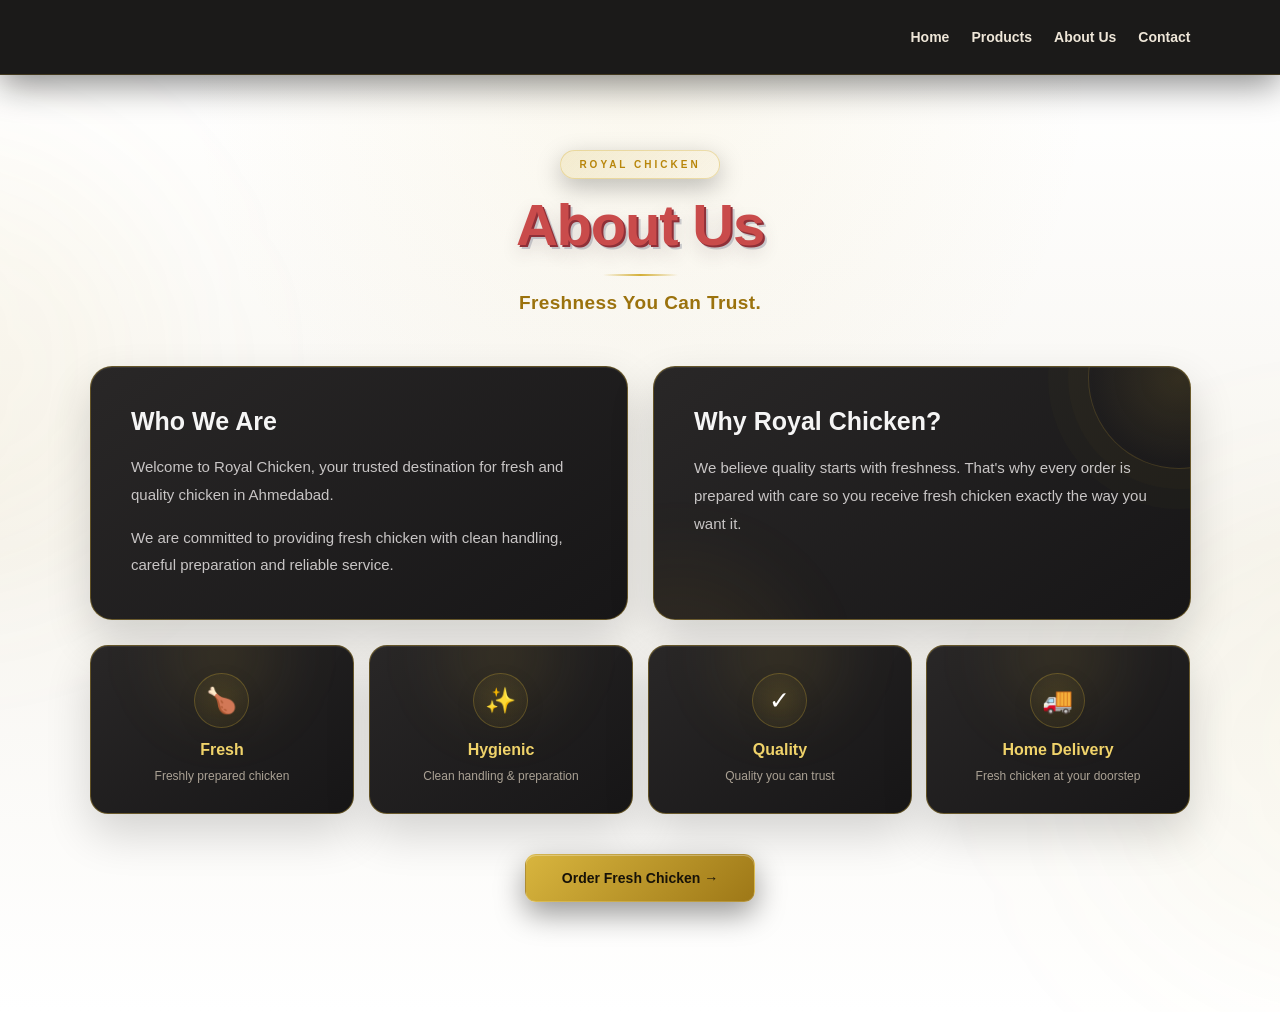
==== commit 70aaa3af: "edit" ====
--- a/about.html
+++ b/about.html
@@ -985,67 +985,56 @@
                 transition: none !important;
             }
         }
-        /* =====================================================
-   CONTACT STYLE CARD ENTRANCE
+       /* =====================================================
+   CONTACT STYLE CARD ENTRANCE — DESKTOP + MOBILE
 ===================================================== */
 
 @keyframes luxuryCard {
 
     from {
-
         opacity: 0;
-
         transform:
             translateY(25px)
             rotateX(5deg);
-
     }
 
     to {
-
         opacity: 1;
-
         transform:
             translateY(0)
             rotateX(0);
-
     }
 
 }
 
-
-@media (min-width: 801px) {
-
-    .about-card:nth-child(1) {
-        animation:
-            luxuryCard 0.7s ease both;
-    }
-
-    .about-highlight:nth-child(2) {
-        animation:
-            luxuryCard 0.7s 0.10s ease both;
-    }
-
-    .about-feature:nth-child(1) {
-        animation:
-            luxuryCard 0.7s 0.20s ease both;
-    }
-
-    .about-feature:nth-child(2) {
-        animation:
-            luxuryCard 0.7s 0.30s ease both;
-    }
-
-    .about-feature:nth-child(3) {
-        animation:
-            luxuryCard 0.7s 0.40s ease both;
-    }
-
-    .about-feature:nth-child(4) {
-        animation:
-            luxuryCard 0.7s 0.50s ease both;
-    }
-
+.about-card:nth-child(1) {
+    animation:
+        luxuryCard 0.7s ease both;
+}
+
+.about-highlight:nth-child(2) {
+    animation:
+        luxuryCard 0.7s 0.10s ease both;
+}
+
+.about-feature:nth-child(1) {
+    animation:
+        luxuryCard 0.7s 0.20s ease both;
+}
+
+.about-feature:nth-child(2) {
+    animation:
+        luxuryCard 0.7s 0.30s ease both;
+}
+
+.about-feature:nth-child(3) {
+    animation:
+        luxuryCard 0.7s 0.40s ease both;
+}
+
+.about-feature:nth-child(4) {
+    animation:
+        luxuryCard 0.7s 0.50s ease both;
 }/* =====================================================
    ABOUT — WHITE LUXURY + DARK PREMIUM BOXES
 ===================================================== */
